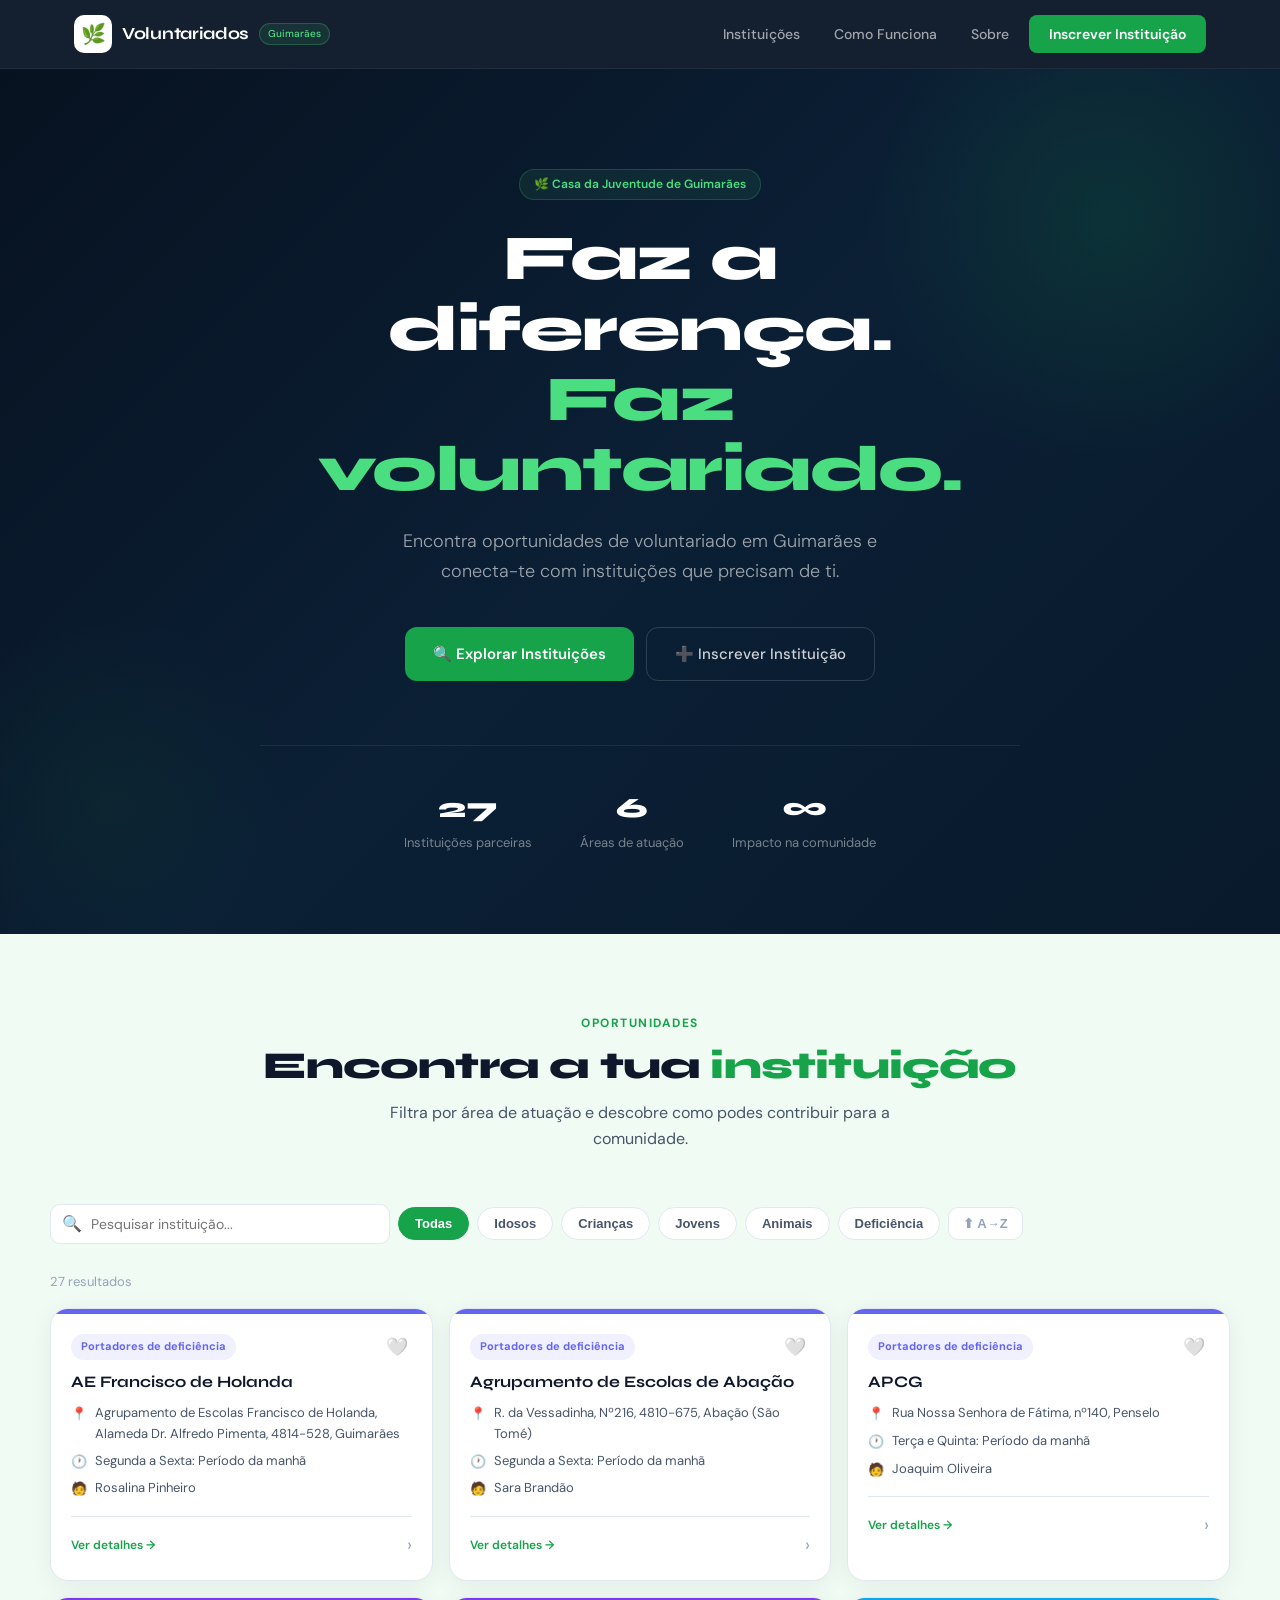
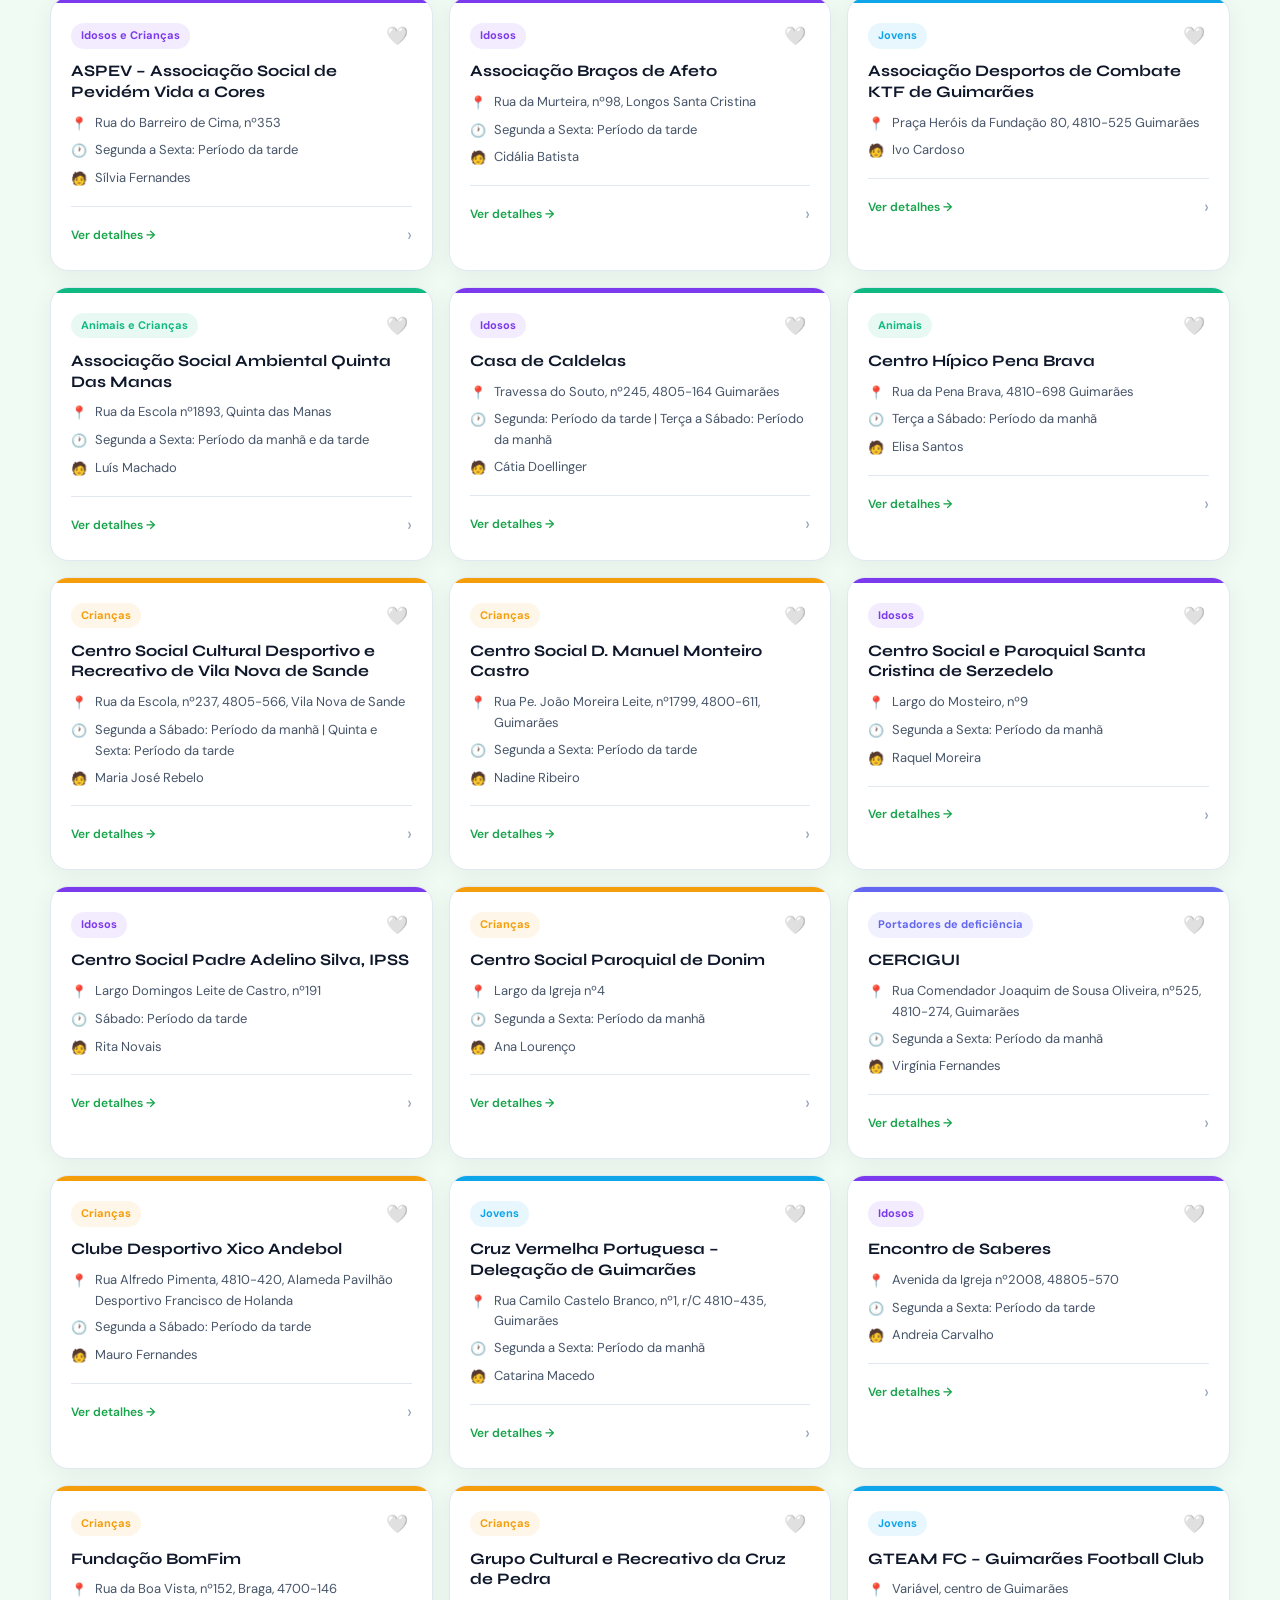
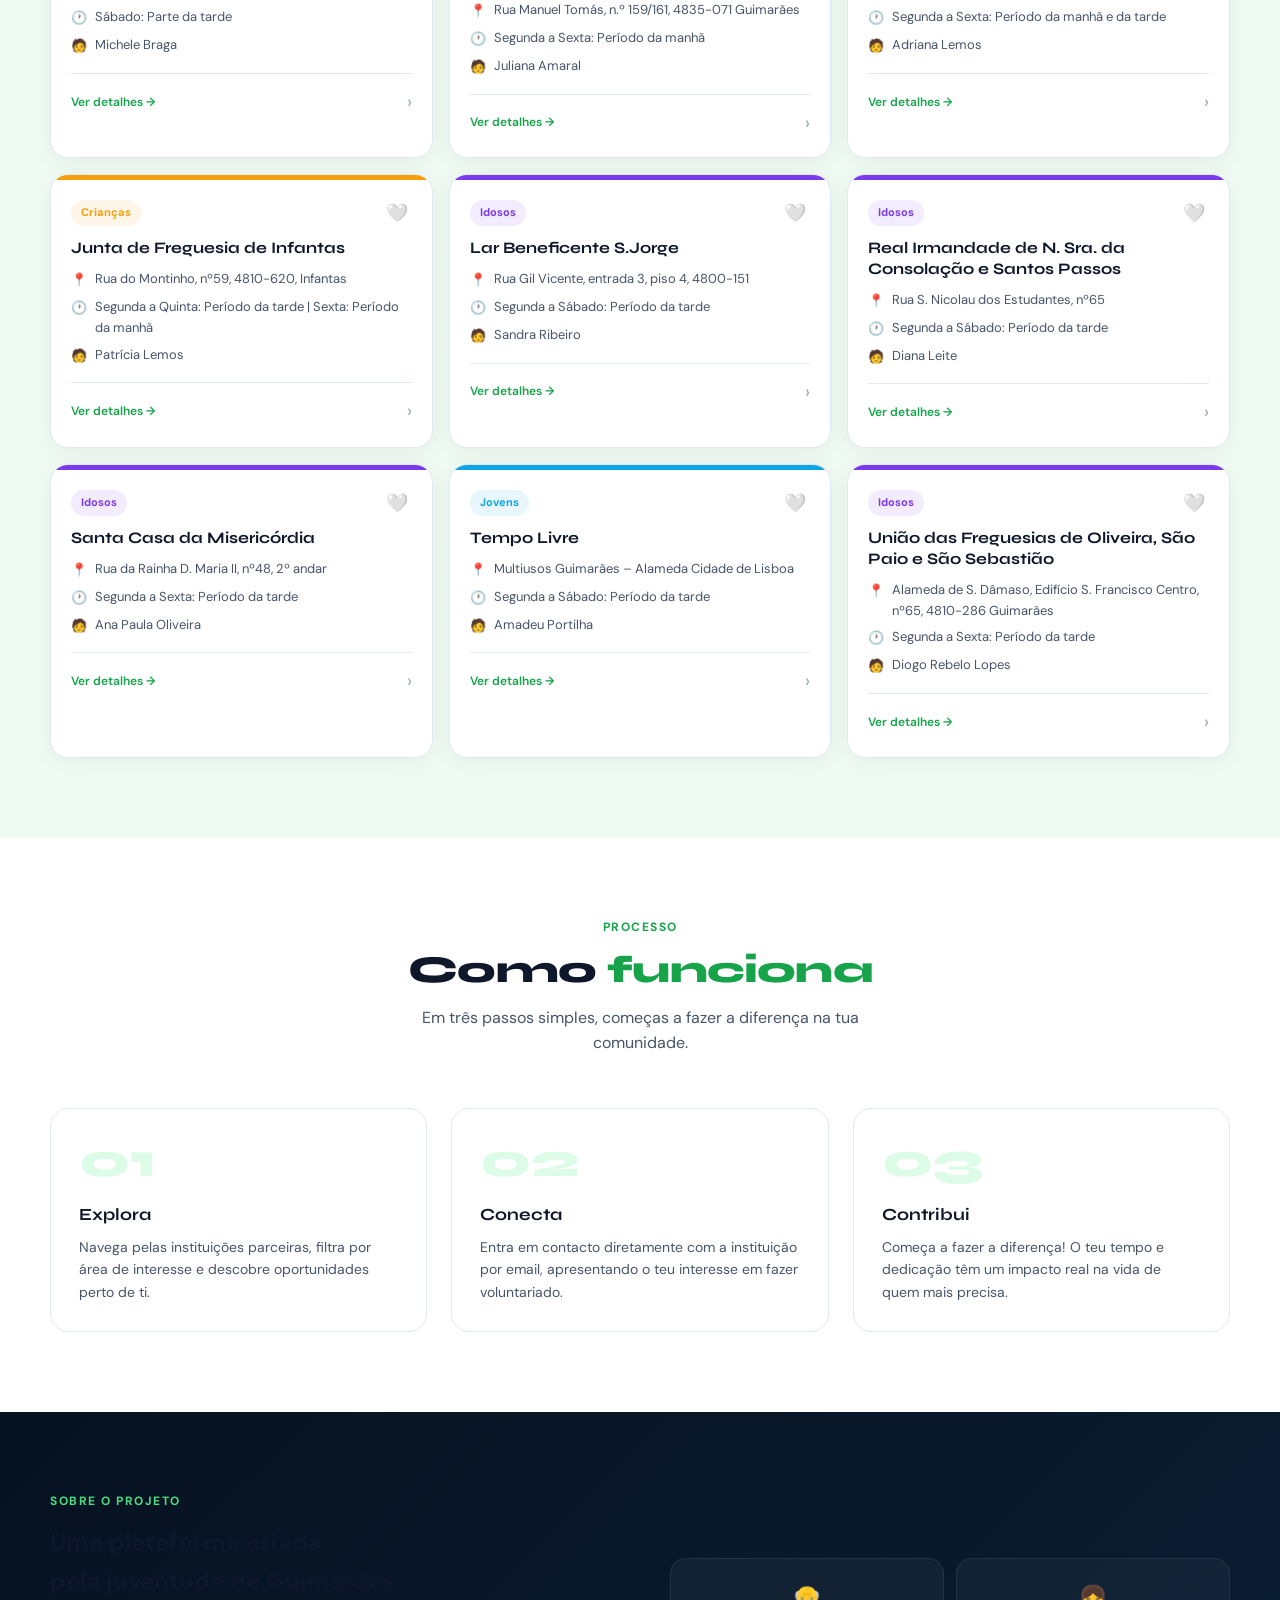
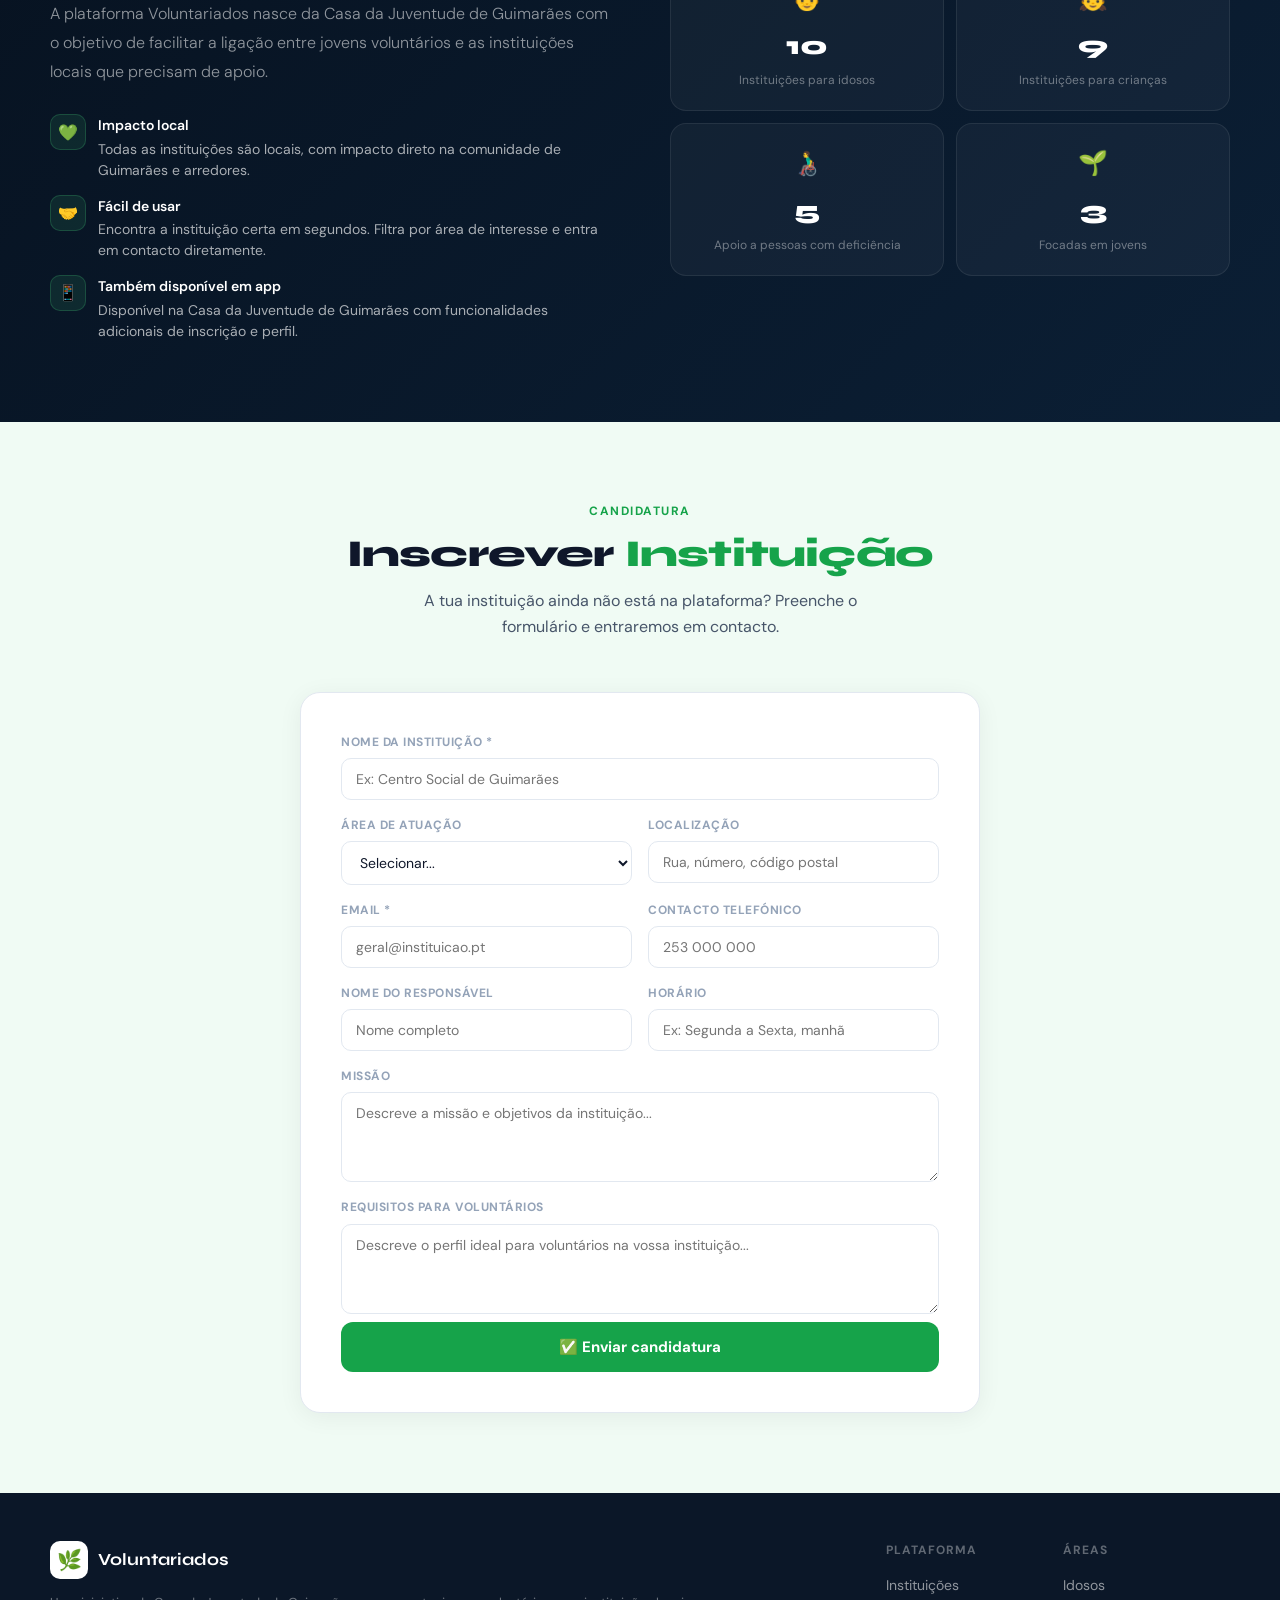
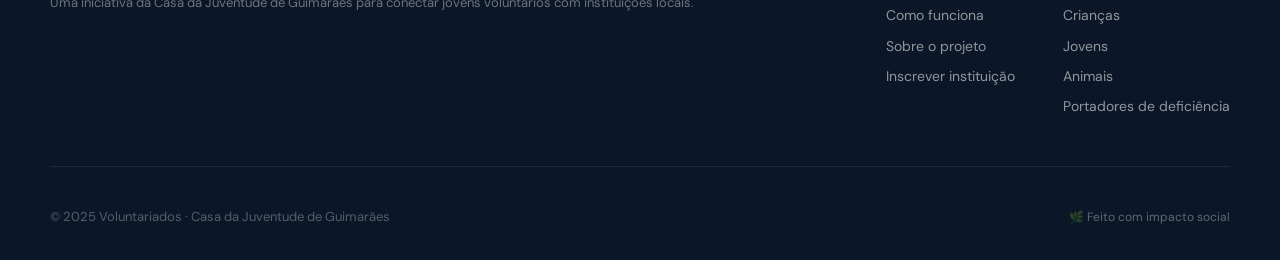
==== index.html @ 4cde8e9a "Add files via upload" ====
<!DOCTYPE html>
<html lang="pt">
<head>
<meta charset="UTF-8">
<meta name="viewport" content="width=device-width, initial-scale=1.0">
<title>Voluntariados · Casa da Juventude de Guimarães</title>
<link rel="preconnect" href="https://fonts.googleapis.com">
<link href="https://fonts.googleapis.com/css2?family=Syne:wght@400;600;700;800&family=DM+Sans:ital,opsz,wght@0,9..40,300;0,9..40,400;0,9..40,500;1,9..40,300&display=swap" rel="stylesheet">
<style>
*,*::before,*::after{box-sizing:border-box;margin:0;padding:0}
:root{
  --bg:#F0FBF4;
  --bgCard:#ffffff;
  --dark:#0B1728;
  --dark2:#0E1F38;
  --green:#16A34A;
  --greenLight:#4ADE80;
  --greenSoft:#DCFCE7;
  --greenDark:#14532D;
  --greenMid:#166534;
  --text:#0F172A;
  --textSec:#475569;
  --textMuted:#94A3B8;
  --border:#E2E8F0;
  --red:#DC2626;
  --radius:14px;
  --radiusSm:8px;
  --shadow:0 4px 24px rgba(0,0,0,0.06);
}
html{scroll-behavior:smooth}
body{font-family:'DM Sans',sans-serif;background:var(--bg);color:var(--text);line-height:1.6;overflow-x:hidden}

/* NAV */
nav{position:sticky;top:0;z-index:100;background:rgba(11,23,40,0.96);backdrop-filter:blur(16px);border-bottom:1px solid rgba(255,255,255,0.06)}
.nav-inner{max-width:1180px;margin:0 auto;padding:0 24px;height:68px;display:flex;align-items:center;justify-content:space-between}
.nav-logo{display:flex;align-items:center;gap:10px;text-decoration:none}
.nav-logo-icon{width:38px;height:38px;background:#fff;border-radius:10px;display:flex;align-items:center;justify-content:center;font-size:20px}
.nav-logo-text{font-family:'Syne',sans-serif;font-size:17px;font-weight:700;color:#fff;letter-spacing:-0.3px}
.nav-logo-badge{font-size:10px;font-weight:500;color:var(--greenLight);background:rgba(74,222,128,0.1);border:1px solid rgba(74,222,128,0.25);padding:2px 8px;border-radius:20px}
.nav-links{display:flex;align-items:center;gap:6px}
.nav-link{font-size:14px;font-weight:500;color:rgba(255,255,255,0.6);text-decoration:none;padding:7px 14px;border-radius:8px;transition:all 0.2s}
.nav-link:hover{color:#fff;background:rgba(255,255,255,0.06)}
.nav-cta{background:var(--green);color:#fff!important;padding:8px 20px!important;font-weight:600!important;transition:background 0.2s!important}
.nav-cta:hover{background:var(--greenMid)!important}
.nav-mobile{display:none}

/* HERO */
.hero{background:linear-gradient(135deg,#071220 0%,#0B1F35 50%,#081A2B 100%);padding:100px 24px 80px;text-align:center;position:relative;overflow:hidden}
.hero::before{content:'';position:absolute;top:-100px;right:-80px;width:500px;height:500px;background:radial-gradient(circle,rgba(22,163,74,0.15),transparent 70%);pointer-events:none}
.hero::after{content:'';position:absolute;bottom:-60px;left:-80px;width:380px;height:380px;background:radial-gradient(circle,rgba(22,101,52,0.12),transparent 70%);pointer-events:none}
.hero-inner{max-width:760px;margin:0 auto;position:relative}
.hero-badge{display:inline-flex;align-items:center;gap:6px;background:rgba(74,222,128,0.08);border:1px solid rgba(74,222,128,0.2);color:var(--greenLight);font-size:12px;font-weight:600;padding:5px 14px;border-radius:20px;margin-bottom:24px}
.hero h1{font-family:'Syne',sans-serif;font-size:clamp(38px,6vw,64px);font-weight:800;color:#fff;letter-spacing:-1.5px;line-height:1.1;margin-bottom:20px}
.hero h1 span{color:var(--greenLight)}
.hero-desc{font-size:18px;color:rgba(255,255,255,0.6);max-width:520px;margin:0 auto 40px;line-height:1.7;font-weight:300}
.hero-btns{display:flex;gap:12px;justify-content:center;flex-wrap:wrap}
.btn-primary{display:inline-flex;align-items:center;gap:8px;background:var(--green);color:#fff;padding:14px 28px;border-radius:12px;font-size:15px;font-weight:600;text-decoration:none;transition:all 0.2s;border:none;cursor:pointer}
.btn-primary:hover{background:var(--greenMid);transform:translateY(-1px)}
.btn-outline{display:inline-flex;align-items:center;gap:8px;background:transparent;color:rgba(255,255,255,0.8);padding:14px 28px;border-radius:12px;font-size:15px;font-weight:500;text-decoration:none;border:1px solid rgba(255,255,255,0.15);transition:all 0.2s}
.btn-outline:hover{background:rgba(255,255,255,0.06);border-color:rgba(255,255,255,0.3)}
.hero-stats{display:flex;gap:48px;justify-content:center;margin-top:64px;padding-top:40px;border-top:1px solid rgba(255,255,255,0.07)}
.hero-stat{text-align:center}
.hero-stat-num{font-family:'Syne',sans-serif;font-size:28px;font-weight:800;color:#fff}
.hero-stat-label{font-size:13px;color:rgba(255,255,255,0.45);margin-top:2px}

/* SECTION */
section{padding:80px 24px}
.section-inner{max-width:1180px;margin:0 auto}
.section-header{text-align:center;margin-bottom:52px}
.section-label{font-size:12px;font-weight:700;letter-spacing:1.5px;text-transform:uppercase;color:var(--green);margin-bottom:10px}
.section-title{font-family:'Syne',sans-serif;font-size:clamp(26px,4vw,38px);font-weight:800;color:var(--text);letter-spacing:-0.8px;line-height:1.2}
.section-title span{color:var(--green)}
.section-desc{font-size:16px;color:var(--textSec);margin-top:12px;max-width:500px;margin-left:auto;margin-right:auto}

/* FILTERS */
.filters-bar{display:flex;gap:8px;flex-wrap:wrap;margin-bottom:28px;align-items:center}
.search-wrap{flex:1;min-width:200px;max-width:340px;position:relative}
.search-input{width:100%;padding:10px 14px 10px 40px;border:1px solid var(--border);border-radius:10px;font-size:14px;font-family:'DM Sans',sans-serif;background:#fff;color:var(--text);outline:none;transition:border-color 0.2s}
.search-input:focus{border-color:var(--green)}
.search-icon{position:absolute;left:12px;top:50%;transform:translateY(-50%);color:var(--textMuted);font-size:16px;pointer-events:none}
.filter-chip{padding:8px 16px;border-radius:20px;font-size:13px;font-weight:600;border:1px solid var(--border);background:#fff;color:var(--textSec);cursor:pointer;transition:all 0.2s;white-space:nowrap}
.filter-chip:hover{border-color:var(--green);color:var(--green)}
.filter-chip.active{background:var(--green);color:#fff;border-color:var(--green)}
.filter-chip[data-foco="Idosos"].active{background:#7C3AED;border-color:#7C3AED}
.filter-chip[data-foco="Crianças"].active{background:#F59E0B;border-color:#F59E0B}
.filter-chip[data-foco="Jovens"].active{background:#0EA5E9;border-color:#0EA5E9}
.filter-chip[data-foco="Animais"].active{background:#10B981;border-color:#10B981}
.filter-chip[data-foco="Portadores de deficiência"].active{background:#6366F1;border-color:#6366F1}
.filter-chip[data-foco="Ação Social"].active{background:#EF4444;border-color:#EF4444}
.sort-btn{padding:8px 14px;border-radius:10px;font-size:13px;font-weight:600;border:1px solid var(--border);background:#fff;color:var(--textMuted);cursor:pointer;transition:all 0.2s;display:flex;align-items:center;gap:6px}
.sort-btn:hover{border-color:var(--green);color:var(--green)}
.results-count{font-size:13px;color:var(--textMuted);margin-bottom:16px}

/* CARDS GRID */
.cards-grid{display:grid;grid-template-columns:repeat(auto-fill,minmax(340px,1fr));gap:16px}
.entity-card{background:#fff;border:1px solid var(--border);border-radius:18px;overflow:hidden;transition:all 0.25s;cursor:pointer;box-shadow:var(--shadow);position:relative}
.entity-card:hover{transform:translateY(-3px);box-shadow:0 12px 40px rgba(0,0,0,0.1);border-color:rgba(22,163,74,0.3)}
.card-accent{height:5px;width:100%}
.card-body{padding:20px}
.card-top{display:flex;align-items:flex-start;justify-content:space-between;margin-bottom:12px}
.card-foco-badge{display:inline-flex;align-items:center;gap:5px;padding:4px 10px;border-radius:20px;font-size:11px;font-weight:700}
.card-fav{background:none;border:none;cursor:pointer;color:var(--textMuted);font-size:18px;padding:4px;transition:all 0.2s;line-height:1}
.card-fav.active{color:var(--red)}
.card-fav:hover{transform:scale(1.15)}
.card-name{font-family:'Syne',sans-serif;font-size:16px;font-weight:700;color:var(--text);line-height:1.3;margin-bottom:10px}
.card-info{display:flex;flex-direction:column;gap:6px}
.card-info-row{display:flex;align-items:flex-start;gap:8px;font-size:13px;color:var(--textSec)}
.card-info-icon{flex-shrink:0;margin-top:1px;font-size:13px}
.card-footer{display:flex;align-items:center;justify-content:space-between;margin-top:16px;padding-top:14px;border-top:1px solid var(--border)}
.card-arrow{color:var(--textMuted);font-size:18px;transition:transform 0.2s}
.entity-card:hover .card-arrow{transform:translateX(4px);color:var(--green)}
.card-btn{font-size:12px;font-weight:600;color:var(--green);display:flex;align-items:center;gap:4px}

/* NO RESULTS */
.no-results{text-align:center;padding:60px 24px;color:var(--textSec)}
.no-results-emoji{font-size:40px;margin-bottom:12px}

/* MODAL */
.modal-overlay{position:fixed;inset:0;background:rgba(0,0,0,0.5);z-index:200;display:flex;align-items:center;justify-content:center;padding:20px;opacity:0;pointer-events:none;transition:opacity 0.25s}
.modal-overlay.open{opacity:1;pointer-events:all}
.modal{background:#fff;border-radius:24px;width:100%;max-width:600px;max-height:90vh;overflow-y:auto;transform:translateY(20px);transition:transform 0.25s;box-shadow:0 24px 80px rgba(0,0,0,0.2)}
.modal-overlay.open .modal{transform:translateY(0)}
.modal-header{padding:28px 28px 0;position:sticky;top:0;background:#fff;z-index:1}
.modal-close{position:absolute;top:20px;right:20px;background:var(--bg);border:1px solid var(--border);border-radius:8px;width:32px;height:32px;display:flex;align-items:center;justify-content:center;cursor:pointer;font-size:16px;color:var(--textMuted);transition:all 0.2s}
.modal-close:hover{background:var(--border)}
.modal-foco{display:inline-flex;align-items:center;padding:4px 10px;border-radius:20px;font-size:11px;font-weight:700;margin-bottom:10px}
.modal-title{font-family:'Syne',sans-serif;font-size:22px;font-weight:800;color:var(--text);line-height:1.2;padding-bottom:20px;border-bottom:1px solid var(--border)}
.modal-body{padding:0 28px 28px}
.modal-detail{display:flex;align-items:flex-start;gap:14px;padding:16px 0;border-bottom:1px solid var(--border)}
.modal-detail:last-of-type{border-bottom:none}
.modal-detail-icon-wrap{width:38px;height:38px;background:var(--bg);border:1px solid var(--border);border-radius:10px;display:flex;align-items:center;justify-content:center;font-size:16px;flex-shrink:0}
.modal-detail-label{font-size:10px;font-weight:700;letter-spacing:0.8px;text-transform:uppercase;color:var(--textMuted);margin-bottom:4px}
.modal-detail-value{font-size:14px;color:var(--text);line-height:1.6;white-space:pre-line}
.modal-detail-value.empty{color:var(--textMuted)}
.modal-actions{display:flex;gap:10px;margin-top:24px}
.modal-enroll-btn{flex:1;padding:14px;background:var(--green);color:#fff;border:none;border-radius:12px;font-size:15px;font-weight:600;cursor:pointer;font-family:'DM Sans',sans-serif;transition:background 0.2s;display:flex;align-items:center;justify-content:center;gap:8px}
.modal-enroll-btn:hover{background:var(--greenMid)}
.modal-enroll-btn.enrolled{background:var(--greenSoft);color:var(--greenDark);cursor:default}
.modal-email-btn{padding:14px 20px;background:transparent;border:1px solid var(--border);border-radius:12px;font-size:14px;font-weight:600;cursor:pointer;color:var(--textSec);font-family:'DM Sans',sans-serif;transition:all 0.2s;display:flex;align-items:center;gap:6px}
.modal-email-btn:hover{border-color:var(--green);color:var(--green)}

/* ABOUT SECTION */
.about-bg{background:linear-gradient(135deg,#071220,#0B1F35)}
.about-grid{display:grid;grid-template-columns:1fr 1fr;gap:60px;align-items:center}
.about-label{font-size:12px;font-weight:700;letter-spacing:1.5px;text-transform:uppercase;color:var(--greenLight);margin-bottom:12px}
.about h2{font-family:'Syne',sans-serif;font-size:clamp(26px,4vw,38px);font-weight:800;color:#fff;letter-spacing:-0.8px;line-height:1.2;margin-bottom:18px}
.about-desc{font-size:16px;color:rgba(255,255,255,0.55);line-height:1.8;font-weight:300;margin-bottom:28px}
.about-features{display:flex;flex-direction:column;gap:14px}
.about-feat{display:flex;align-items:flex-start;gap:12px}
.about-feat-icon{width:36px;height:36px;background:rgba(74,222,128,0.1);border:1px solid rgba(74,222,128,0.2);border-radius:10px;display:flex;align-items:center;justify-content:center;font-size:16px;flex-shrink:0}
.about-feat-text{font-size:14px;color:rgba(255,255,255,0.65);line-height:1.5}
.about-feat-title{font-weight:600;color:#fff;font-size:14px;margin-bottom:2px}
.about-visual{display:grid;grid-template-columns:1fr 1fr;gap:12px}
.about-stat-card{background:rgba(255,255,255,0.04);border:1px solid rgba(255,255,255,0.08);border-radius:16px;padding:20px;text-align:center}
.about-stat-emoji{font-size:24px;margin-bottom:8px}
.about-stat-num{font-family:'Syne',sans-serif;font-size:26px;font-weight:800;color:#fff;margin-bottom:4px}
.about-stat-desc{font-size:12px;color:rgba(255,255,255,0.4)}

/* HOW IT WORKS */
.how-grid{display:grid;grid-template-columns:repeat(3,1fr);gap:24px}
.how-card{background:#fff;border:1px solid var(--border);border-radius:18px;padding:28px;position:relative}
.how-num{font-family:'Syne',sans-serif;font-size:48px;font-weight:800;color:var(--greenSoft);line-height:1;margin-bottom:16px}
.how-title{font-family:'Syne',sans-serif;font-size:17px;font-weight:700;color:var(--text);margin-bottom:8px}
.how-desc{font-size:14px;color:var(--textSec);line-height:1.6}

/* INSCRICAO SECTION */
.inscricao-card{background:#fff;border:1px solid var(--border);border-radius:20px;padding:40px;max-width:680px;margin:0 auto;box-shadow:var(--shadow)}
.form-grid{display:grid;grid-template-columns:1fr 1fr;gap:16px}
.form-field{display:flex;flex-direction:column;gap:6px}
.form-field.full{grid-column:1/-1}
label{font-size:12px;font-weight:700;letter-spacing:0.5px;color:var(--textMuted)}
input,textarea,select{padding:11px 14px;border:1px solid var(--border);border-radius:10px;font-size:14px;font-family:'DM Sans',sans-serif;color:var(--text);background:#fff;outline:none;transition:border-color 0.2s;width:100%}
input:focus,textarea:focus,select:focus{border-color:var(--green)}
textarea{resize:vertical;min-height:90px}
.submit-btn{width:100%;padding:15px;background:var(--green);color:#fff;border:none;border-radius:12px;font-size:15px;font-weight:700;cursor:pointer;font-family:'DM Sans',sans-serif;transition:background 0.2s;margin-top:8px;display:flex;align-items:center;justify-content:center;gap:8px}
.submit-btn:hover{background:var(--greenMid)}
.success-msg{text-align:center;padding:40px 0}
.success-emoji{font-size:52px;margin-bottom:16px}
.success-title{font-family:'Syne',sans-serif;font-size:22px;font-weight:800;color:var(--text);margin-bottom:8px}
.success-desc{font-size:15px;color:var(--textSec);line-height:1.6}

/* FOCOS COLOR LEGEND */
.focos-legend{display:flex;flex-wrap:wrap;gap:10px;margin-bottom:20px}
.foco-dot{width:10px;height:10px;border-radius:50%;display:inline-block;flex-shrink:0}

/* FOOTER */
footer{background:var(--dark);padding:48px 24px 32px;margin-top:0}
.footer-inner{max-width:1180px;margin:0 auto}
.footer-top{display:flex;gap:48px;flex-wrap:wrap;margin-bottom:40px;padding-bottom:40px;border-bottom:1px solid rgba(255,255,255,0.07)}
.footer-brand{flex:1;min-width:200px}
.footer-brand-logo{display:flex;align-items:center;gap:10px;margin-bottom:14px}
.footer-brand-icon{width:38px;height:38px;background:#fff;border-radius:10px;display:flex;align-items:center;justify-content:center;font-size:20px}
.footer-brand-name{font-family:'Syne',sans-serif;font-size:17px;font-weight:700;color:#fff}
.footer-brand-desc{font-size:13px;color:rgba(255,255,255,0.4);line-height:1.6}
.footer-links-col h4{font-size:12px;font-weight:700;letter-spacing:1px;text-transform:uppercase;color:rgba(255,255,255,0.35);margin-bottom:14px}
.footer-links-col a{display:block;font-size:14px;color:rgba(255,255,255,0.55);text-decoration:none;margin-bottom:8px;transition:color 0.2s}
.footer-links-col a:hover{color:var(--greenLight)}
.footer-bottom{display:flex;align-items:center;justify-content:space-between;flex-wrap:wrap;gap:12px}
.footer-copyright{font-size:13px;color:rgba(255,255,255,0.3)}
.footer-badge{display:inline-flex;align-items:center;gap:6px;font-size:12px;color:rgba(255,255,255,0.35)}

/* RESPONSIVE */
@media(max-width:900px){
  .about-grid{grid-template-columns:1fr}
  .how-grid{grid-template-columns:1fr 1fr}
  .about-visual{grid-template-columns:repeat(4,1fr)}
  .nav-links{display:none}
  .nav-mobile{display:block}
}
@media(max-width:640px){
  .hero-stats{gap:24px}
  .how-grid{grid-template-columns:1fr}
  .cards-grid{grid-template-columns:1fr}
  .form-grid{grid-template-columns:1fr}
  .about-visual{grid-template-columns:1fr 1fr}
  .footer-top{flex-direction:column;gap:28px}
  .modal-actions{flex-direction:column}
  .modal{border-radius:16px}
}

/* ANIMATIONS */
@keyframes fadeUp{from{opacity:0;transform:translateY(20px)}to{opacity:1;transform:translateY(0)}}
.animate{animation:fadeUp 0.5s ease both}

/* FOCO COLORS */
.foco-Idosos{background:rgba(124,58,237,0.1);color:#7C3AED}
.foco-Crianças{background:rgba(245,158,11,0.1);color:#D97706}
.foco-Jovens{background:rgba(14,165,233,0.1);color:#0284C7}
.foco-Animais{background:rgba(16,185,129,0.1);color:#059669}
.foco-Ação-Social{background:rgba(239,68,68,0.1);color:#DC2626}
.foco-Portadores{background:rgba(99,102,241,0.1);color:#4F46E5}
</style>
</head>
<body>

<!-- NAV -->
<nav>
  <div class="nav-inner">
    <a href="#" class="nav-logo">
      <div class="nav-logo-icon">🌿</div>
      <span class="nav-logo-text">Voluntariados</span>
      <span class="nav-logo-badge">Guimarães</span>
    </a>
    <div class="nav-links">
      <a href="#instituicoes" class="nav-link">Instituições</a>
      <a href="#como-funciona" class="nav-link">Como Funciona</a>
      <a href="#sobre" class="nav-link">Sobre</a>
      <a href="#inscrever" class="nav-link nav-cta">Inscrever Instituição</a>
    </div>
    <div class="nav-mobile">
      <a href="#inscrever" class="btn-primary" style="padding:8px 16px;font-size:13px">Inscrever</a>
    </div>
  </div>
</nav>

<!-- HERO -->
<section class="hero">
  <div class="hero-inner">
    <div class="hero-badge">🌿 Casa da Juventude de Guimarães</div>
    <h1>Faz a diferença.<br><span>Faz voluntariado.</span></h1>
    <p class="hero-desc">Encontra oportunidades de voluntariado em Guimarães e conecta-te com instituições que precisam de ti.</p>
    <div class="hero-btns">
      <a href="#instituicoes" class="btn-primary">🔍 Explorar Instituições</a>
      <a href="#inscrever" class="btn-outline">➕ Inscrever Instituição</a>
    </div>
    <div class="hero-stats">
      <div class="hero-stat">
        <div class="hero-stat-num" id="stat-total">27</div>
        <div class="hero-stat-label">Instituições parceiras</div>
      </div>
      <div class="hero-stat">
        <div class="hero-stat-num">6</div>
        <div class="hero-stat-label">Áreas de atuação</div>
      </div>
      <div class="hero-stat">
        <div class="hero-stat-num">∞</div>
        <div class="hero-stat-label">Impacto na comunidade</div>
      </div>
    </div>
  </div>
</section>

<!-- INSTITUIÇÕES -->
<section id="instituicoes">
  <div class="section-inner">
    <div class="section-header">
      <div class="section-label">Oportunidades</div>
      <h2 class="section-title">Encontra a tua <span>instituição</span></h2>
      <p class="section-desc">Filtra por área de atuação e descobre como podes contribuir para a comunidade.</p>
    </div>

    <div class="filters-bar">
      <div class="search-wrap">
        <span class="search-icon">🔍</span>
        <input class="search-input" type="text" id="searchInput" placeholder="Pesquisar instituição...">
      </div>
      <button class="filter-chip active" data-foco="">Todas</button>
      <button class="filter-chip" data-foco="Idosos">Idosos</button>
      <button class="filter-chip" data-foco="Crianças">Crianças</button>
      <button class="filter-chip" data-foco="Jovens">Jovens</button>
      <button class="filter-chip" data-foco="Animais">Animais</button>
      <button class="filter-chip" data-foco="Portadores de deficiência">Deficiência</button>
      <button class="sort-btn" id="sortBtn">⬆ A→Z</button>
    </div>

    <div class="results-count" id="resultsCount"></div>
    <div class="cards-grid" id="cardsGrid"></div>
  </div>
</section>

<!-- COMO FUNCIONA -->
<section id="como-funciona" style="background:#fff">
  <div class="section-inner">
    <div class="section-header">
      <div class="section-label">Processo</div>
      <h2 class="section-title">Como <span>funciona</span></h2>
      <p class="section-desc">Em três passos simples, começas a fazer a diferença na tua comunidade.</p>
    </div>
    <div class="how-grid">
      <div class="how-card">
        <div class="how-num">01</div>
        <div class="how-title">Explora</div>
        <p class="how-desc">Navega pelas instituições parceiras, filtra por área de interesse e descobre oportunidades perto de ti.</p>
      </div>
      <div class="how-card">
        <div class="how-num">02</div>
        <div class="how-title">Conecta</div>
        <p class="how-desc">Entra em contacto diretamente com a instituição por email, apresentando o teu interesse em fazer voluntariado.</p>
      </div>
      <div class="how-card">
        <div class="how-num">03</div>
        <div class="how-title">Contribui</div>
        <p class="how-desc">Começa a fazer a diferença! O teu tempo e dedicação têm um impacto real na vida de quem mais precisa.</p>
      </div>
    </div>
  </div>
</section>

<!-- SOBRE -->
<section id="sobre" class="about-bg">
  <div class="section-inner">
    <div class="about-grid">
      <div>
        <div class="about-label">Sobre o Projeto</div>
        <h2>Uma plataforma criada <br>pela juventude de Guimarães</h2>
        <p class="about-desc">A plataforma Voluntariados nasce da Casa da Juventude de Guimarães com o objetivo de facilitar a ligação entre jovens voluntários e as instituições locais que precisam de apoio.</p>
        <div class="about-features">
          <div class="about-feat">
            <div class="about-feat-icon">💚</div>
            <div>
              <div class="about-feat-title">Impacto local</div>
              <div class="about-feat-text">Todas as instituições são locais, com impacto direto na comunidade de Guimarães e arredores.</div>
            </div>
          </div>
          <div class="about-feat">
            <div class="about-feat-icon">🤝</div>
            <div>
              <div class="about-feat-title">Fácil de usar</div>
              <div class="about-feat-text">Encontra a instituição certa em segundos. Filtra por área de interesse e entra em contacto diretamente.</div>
            </div>
          </div>
          <div class="about-feat">
            <div class="about-feat-icon">📱</div>
            <div>
              <div class="about-feat-title">Também disponível em app</div>
              <div class="about-feat-text">Disponível na Casa da Juventude de Guimarães com funcionalidades adicionais de inscrição e perfil.</div>
            </div>
          </div>
        </div>
      </div>
      <div class="about-visual">
        <div class="about-stat-card"><div class="about-stat-emoji">👴</div><div class="about-stat-num">10</div><div class="about-stat-desc">Instituições para idosos</div></div>
        <div class="about-stat-card"><div class="about-stat-emoji">👧</div><div class="about-stat-num">9</div><div class="about-stat-desc">Instituições para crianças</div></div>
        <div class="about-stat-card"><div class="about-stat-emoji">👨‍🦽</div><div class="about-stat-num">5</div><div class="about-stat-desc">Apoio a pessoas com deficiência</div></div>
        <div class="about-stat-card"><div class="about-stat-emoji">🌱</div><div class="about-stat-num">3</div><div class="about-stat-desc">Focadas em jovens</div></div>
      </div>
    </div>
  </div>
</section>

<!-- INSCREVER INSTITUIÇÃO -->
<section id="inscrever">
  <div class="section-inner">
    <div class="section-header">
      <div class="section-label">Candidatura</div>
      <h2 class="section-title">Inscrever <span>Instituição</span></h2>
      <p class="section-desc">A tua instituição ainda não está na plataforma? Preenche o formulário e entraremos em contacto.</p>
    </div>
    <div class="inscricao-card">
      <div id="formWrap">
        <form id="inscricaoForm" onsubmit="return false">
          <div class="form-grid">
            <div class="form-field full">
              <label>NOME DA INSTITUIÇÃO *</label>
              <input type="text" id="f_nome" placeholder="Ex: Centro Social de Guimarães" required>
            </div>
            <div class="form-field">
              <label>ÁREA DE ATUAÇÃO</label>
              <select id="f_foco">
                <option value="">Selecionar...</option>
                <option>Idosos</option>
                <option>Crianças</option>
                <option>Jovens</option>
                <option>Animais</option>
                <option>Portadores de deficiência</option>
                <option>Ação Social</option>
              </select>
            </div>
            <div class="form-field">
              <label>LOCALIZAÇÃO</label>
              <input type="text" id="f_local" placeholder="Rua, número, código postal">
            </div>
            <div class="form-field">
              <label>EMAIL *</label>
              <input type="email" id="f_email" placeholder="geral@instituicao.pt" required>
            </div>
            <div class="form-field">
              <label>CONTACTO TELEFÓNICO</label>
              <input type="tel" id="f_tel" placeholder="253 000 000">
            </div>
            <div class="form-field">
              <label>NOME DO RESPONSÁVEL</label>
              <input type="text" id="f_resp" placeholder="Nome completo">
            </div>
            <div class="form-field">
              <label>HORÁRIO</label>
              <input type="text" id="f_horario" placeholder="Ex: Segunda a Sexta, manhã">
            </div>
            <div class="form-field full">
              <label>MISSÃO</label>
              <textarea id="f_missao" placeholder="Descreve a missão e objetivos da instituição..."></textarea>
            </div>
            <div class="form-field full">
              <label>REQUISITOS PARA VOLUNTÁRIOS</label>
              <textarea id="f_req" placeholder="Descreve o perfil ideal para voluntários na vossa instituição..."></textarea>
            </div>
          </div>
          <button type="button" class="submit-btn" onclick="submitForm()">
            ✅ Enviar candidatura
          </button>
        </form>
      </div>
      <div id="successMsg" class="success-msg" style="display:none">
        <div class="success-emoji">✅</div>
        <div class="success-title">Candidatura enviada!</div>
        <p class="success-desc">A tua candidatura foi recebida com sucesso e será analisada em breve pela equipa da Casa da Juventude de Guimarães.</p>
      </div>
    </div>
  </div>
</section>

<!-- FOOTER -->
<footer>
  <div class="footer-inner">
    <div class="footer-top">
      <div class="footer-brand">
        <div class="footer-brand-logo">
          <div class="footer-brand-icon">🌿</div>
          <span class="footer-brand-name">Voluntariados</span>
        </div>
        <p class="footer-brand-desc">Uma iniciativa da Casa da Juventude de Guimarães para conectar jovens voluntários com instituições locais.</p>
      </div>
      <div class="footer-links-col">
        <h4>Plataforma</h4>
        <a href="#instituicoes">Instituições</a>
        <a href="#como-funciona">Como funciona</a>
        <a href="#sobre">Sobre o projeto</a>
        <a href="#inscrever">Inscrever instituição</a>
      </div>
      <div class="footer-links-col">
        <h4>Áreas</h4>
        <a href="#" onclick="setFilter('Idosos')">Idosos</a>
        <a href="#" onclick="setFilter('Crianças')">Crianças</a>
        <a href="#" onclick="setFilter('Jovens')">Jovens</a>
        <a href="#" onclick="setFilter('Animais')">Animais</a>
        <a href="#" onclick="setFilter('Portadores de deficiência')">Portadores de deficiência</a>
      </div>
    </div>
    <div class="footer-bottom">
      <span class="footer-copyright">© 2025 Voluntariados · Casa da Juventude de Guimarães</span>
      <span class="footer-badge">🌿 Feito com impacto social</span>
    </div>
  </div>
</footer>

<!-- MODAL -->
<div class="modal-overlay" id="modalOverlay" onclick="closeModalOnBg(event)">
  <div class="modal" id="modal">
    <div class="modal-header" id="modalHeader">
      <button class="modal-close" onclick="closeModal()">✕</button>
      <div class="modal-foco" id="modalFoco"></div>
      <div class="modal-title" id="modalTitle"></div>
    </div>
    <div class="modal-body" id="modalBody"></div>
  </div>
</div>

<script>
const entidades = [
  {nome:'Lar Beneficente S.Jorge',foco:'Idosos',localizacao:'Rua Gil Vicente, entrada 3, piso 4, 4800-151',horario:'Segunda a Sábado: Período da tarde',responsavel:'Sandra Ribeiro',email:'geral@larsaojorge.pt',contacto:'915 239 727',missao:'Oferecer uma solução residencial, prestando um serviço de qualidade adequado a cada cliente de forma controlada, normalizada, rigorosa e solidária. Promover o bem-estar biopsicossocial, valorizando o clima de afeto, cuidar de cada cliente com respeito e dignidade.',requisitos:'Jovens dinâmicos, com capacidade de perceção das dificuldades e necessidades do nosso público. Respeitadores, assíduos e responsáveis.'},
  {nome:'Centro Social Paroquial de Donim',foco:'Crianças',localizacao:'Largo da Igreja nº4',horario:'Segunda a Sexta: Período da manhã',responsavel:'Ana Lourenço',email:'centrodonim@gmail.com',contacto:'927739235',missao:'IPSS - Instituição Particular de Solidariedade Social, desenvolvimento de trabalho com crianças de creche e CATL.',requisitos:'Responsabilidade, respeito, assiduidade e gosto no trabalho com crianças.'},
  {nome:'Grupo Cultural e Recreativo da Cruz de Pedra',foco:'Crianças',localizacao:'Rua Manuel Tomás, n.º 159/161, 4835-071 Guimarães',horario:'Segunda a Sexta: Período da manhã',responsavel:'Juliana Amaral',email:'cruzdepedra1969@gmail.com',contacto:'916274197',missao:'Promover a cultura, o convívio e a participação cívica da comunidade local, preservando tradições e dinamizando iniciativas sociais e recreativas abertas à população.',requisitos:'Disponibilidade pontual para apoio em eventos. Sentido de responsabilidade e espírito de equipa. Não são exigidos requisitos específicos.'},
  {nome:'Centro Hípico Pena Brava',foco:'Animais',localizacao:'Rua da Pena Brava, 4810-698 Guimarães',horario:'Terça a Sábado: Período da manhã',responsavel:'Elisa Santos',email:'geral@chpenabrava.com',contacto:'931634046',missao:'Respeito pelos cavalos.',requisitos:''},
  {nome:'Santa Casa da Misericórdia',foco:'Idosos',localizacao:'Rua da Rainha D. Maria II, nº48, 2º andar',horario:'Segunda a Sexta: Período da tarde',responsavel:'Ana Paula Oliveira',email:'ana.oliveira@scmguimaraes.com',contacto:'912301224',missao:'Satisfazer as carências sociais, adequando ao contexto de lares. A missão será colmatar situações de solidão e proporcionar bem-estar ao idoso.',requisitos:'Ter empatia e saber ouvir.'},
  {nome:'Casa de Caldelas',foco:'Idosos',localizacao:'Travessa do Souto, nº245, 4805-164 Guimarães',horario:'Segunda: Período da tarde | Terça a Sábado: Período da manhã',responsavel:'Cátia Doellinger',email:'geral@casadecaldelas.pt',contacto:'253578244',missao:'',requisitos:''},
  {nome:'ASPEV – Associação Social de Pevidém Vida a Cores',foco:'Idosos e Crianças',localizacao:'Rua do Barreiro de Cima, nº353',horario:'Segunda a Sexta: Período da tarde',responsavel:'Sílvia Fernandes',email:'aspev.vidaacores@gmail.com',contacto:'932040624',missao:'Ser uma instituição próxima e humana, que faz a diferença na vida das pessoas e na comunidade, promovendo o bem-estar, a dignidade e a felicidade de idosos, crianças e famílias.',requisitos:'Jovens com gosto por trabalhar com pessoas, nomeadamente crianças e idosos.'},
  {nome:'Clube Desportivo Xico Andebol',foco:'Crianças',localizacao:'Rua Alfredo Pimenta, 4810-420, Alameda Pavilhão Desportivo Francisco de Holanda',horario:'Segunda a Sábado: Período da tarde',responsavel:'Mauro Fernandes',email:'Geral@cdxico.pt',contacto:'962877387',missao:'Promover e difundir a prática desportiva, cultural e recreativa junto da comunidade onde se insere.',requisitos:''},
  {nome:'Tempo Livre',foco:'Jovens',localizacao:'Multiusos Guimarães – Alameda Cidade de Lisboa',horario:'Segunda a Sábado: Período da tarde',responsavel:'Amadeu Portilha',email:'amadeuportilha@tempolivre.pt',contacto:'962877056',missao:'',requisitos:''},
  {nome:'Encontro de Saberes',foco:'Idosos',localizacao:'Avenida da Igreja nº2008, 48805-570',horario:'Segunda a Sexta: Período da tarde',responsavel:'Andreia Carvalho',email:'centrospencontrodesaberes@gmail.com',contacto:'927427729',missao:'Combater a solidão e manter os idosos ativos.',requisitos:''},
  {nome:'União das Freguesias de Oliveira, São Paio e São Sebastião',foco:'Idosos',localizacao:'Alameda de S. Dâmaso, Edifício S. Francisco Centro, nº65, 4810-286 Guimarães',horario:'Segunda a Sexta: Período da tarde',responsavel:'Diogo Rebelo Lopes',email:'presidente@ufcidadeguimaraes.com',contacto:'928 203 882',missao:'SERVIR.',requisitos:''},
  {nome:'AE Francisco de Holanda',foco:'Portadores de deficiência',localizacao:'Agrupamento de Escolas Francisco de Holanda, Alameda Dr. Alfredo Pimenta, 4814-528, Guimarães',horario:'Segunda a Sexta: Período da manhã',responsavel:'Rosalina Pinheiro',email:'direcao@esfh.pt',contacto:'253540130',missao:'Educação.',requisitos:''},
  {nome:'Centro Social D. Manuel Monteiro Castro',foco:'Crianças',localizacao:'Rua Pe. João Moreira Leite, nº1799, 4800-611, Guimarães',horario:'Segunda a Sexta: Período da tarde',responsavel:'Nadine Ribeiro',email:'c.s.m.m.castro@sapo.pt',contacto:'253471201',missao:'Assegurar serviços de qualidade a nível comunitário.',requisitos:''},
  {nome:'Associação Braços de Afeto',foco:'Idosos',localizacao:'Rua da Murteira, nº98, Longos Santa Cristina',horario:'Segunda a Sexta: Período da tarde',responsavel:'Cidália Batista',email:'bracosdafetos.associacao@gmail.com',contacto:'966518573',missao:'Apoio social e comunitário, destacando-se como um centro de convívio, particularmente para a população sénior.',requisitos:'Jovens animados e que gostem de idosos.'},
  {nome:'CERCIGUI',foco:'Portadores de deficiência',localizacao:'Rua Comendador Joaquim de Sousa Oliveira, nº525, 4810-274, Guimarães',horario:'Segunda a Sexta: Período da manhã',responsavel:'Virgínia Fernandes',email:'diretora.executiva@cercigui.pt',contacto:'966527289',missao:'Promover a inclusão social da pessoa com deficiência, atuando de acordo com o seu Código de Ética.',requisitos:'Ter 18 anos (16 com autorização dos pais). Responsabilidade, empatia, paciência e respeito pela diferença.'},
  {nome:'Centro Social e Paroquial Santa Cristina de Serzedelo',foco:'Idosos',localizacao:'Largo do Mosteiro, nº9',horario:'Segunda a Sexta: Período da manhã',responsavel:'Raquel Moreira',email:'csp.cerzedelo@gmail.com',contacto:'253531792',missao:'Prestar cuidados a idosos com dependência.',requisitos:''},
  {nome:'Cruz Vermelha Portuguesa – Delegação de Guimarães',foco:'Jovens',localizacao:'Rua Camilo Castelo Branco, nº1, r/C 4810-435, Guimarães',horario:'Segunda a Sexta: Período da manhã',responsavel:'Catarina Macedo',email:'dguimaraes.cmacedo@cruzvermelha.org.pt',contacto:'253 412 522',missao:'Prestar assistência humanitária e social, em especial aos mais vulneráveis, prevenindo e reparando o sofrimento e contribuindo para a defesa da vida, da saúde e da dignidade humana.',requisitos:'Jovens entre os 15 e 35 anos que queiram desenvolver as suas competências através do voluntariado.'},
  {nome:'Fundação BomFim',foco:'Crianças',localizacao:'Rua da Boa Vista, nº152, Braga, 4700-146',horario:'Sábado: Parte da tarde',responsavel:'Michele Braga',email:'info@bomfim.org',contacto:'253271267',missao:'Ação Social.',requisitos:''},
  {nome:'Centro Social Cultural Desportivo e Recreativo de Vila Nova de Sande',foco:'Crianças',localizacao:'Rua da Escola, nº237, 4805-566, Vila Nova de Sande',horario:'Segunda a Sábado: Período da manhã | Quinta e Sexta: Período da tarde',responsavel:'Maria José Rebelo',email:'geral@centrosocialvns.org',contacto:'253478492',missao:'IPSS – Instituição Particular de Solidariedade Social.',requisitos:''},
  {nome:'Agrupamento de Escolas de Abação',foco:'Portadores de deficiência',localizacao:'R. da Vessadinha, Nº216, 4810-675, Abação (São Tomé)',horario:'Segunda a Sexta: Período da manhã',responsavel:'Sara Brandão',email:'sara.brandao@agrupamentoabacao.pt',contacto:'965113287',missao:'Ocupação do tempo livre de férias, através do acompanhamento nas rotinas e desenvolvimento de atividades de alunos de pré-escolar e 1º CEB, bem como de jovens com medidas adicionais.',requisitos:''},
  {nome:'Junta de Freguesia de Infantas',foco:'Crianças',localizacao:'Rua do Montinho, nº59, 4810-620, Infantas',horario:'Segunda a Quinta: Período da tarde | Sexta: Período da manhã',responsavel:'Patrícia Lemos',email:'jfinfantas@gmail.com',contacto:'964336244',missao:'Educação.',requisitos:''},
  {nome:'Real Irmandade de N. Sra. da Consolação e Santos Passos',foco:'Idosos',localizacao:'Rua S. Nicolau dos Estudantes, nº65',horario:'Segunda a Sábado: Período da tarde',responsavel:'Diana Leite',email:'aslardosantospassos@gmail.com',contacto:'963632736',missao:'',requisitos:''},
  {nome:'APCG',foco:'Portadores de deficiência',localizacao:'Rua Nossa Senhora de Fátima, nº140, Penselo',horario:'Terça e Quinta: Período da manhã',responsavel:'Joaquim Oliveira',email:'geral@apcg.pt',contacto:'253 559 120',missao:'Promover a autonomia e funcionalidade das pessoas com deficiência.',requisitos:'Proativos, responsáveis; com preferência para trabalhar com adultos com deficiência; disponibilidade para atividades lúdicas e recreativas.'},
  {nome:'Associação Desportos de Combate KTF de Guimarães',foco:'Jovens',localizacao:'Praça Heróis da Fundação 80, 4810-525 Guimarães',horario:'',responsavel:'Ivo Cardoso',email:'ivopinto33@gmail.com',contacto:'913 011 319',missao:'Dar a conhecer os desportos de combate e inclusão de todos.',requisitos:''},
  {nome:'Centro Social Padre Adelino Silva, IPSS',foco:'Idosos',localizacao:'Largo Domingos Leite de Castro, nº191',horario:'Sábado: Período da tarde',responsavel:'Rita Novais',email:'csp.adelinosilva@gmail.com',contacto:'928 280 741',missao:'Facultar serviços de apoio e proteção a todos os cidadãos, com vista à integração social, através de uma intervenção personalizada.',requisitos:'Motivação e disponibilidade para colaborar em atividades de animação sociocultural com a população sénior.'},
  {nome:'GTEAM FC – Guimarães Football Club',foco:'Jovens',localizacao:'Variável, centro de Guimarães',horario:'Segunda a Sexta: Período da manhã e da tarde',responsavel:'Adriana Lemos',email:'gteamfutebol@gmail.com',contacto:'935 319 348',missao:'Promover o desenvolvimento desportivo, pessoal e social através do desporto, criando oportunidades acessíveis e inclusivas para crianças e jovens, com especial foco no futsal feminino.',requisitos:'Espírito de equipa, sentido de responsabilidade e gosto pelo desporto e trabalho com crianças/jovens.'},
  {nome:'Associação Social Ambiental Quinta Das Manas',foco:'Animais e Crianças',localizacao:'Rua da Escola nº1893, Quinta das Manas',horario:'Segunda a Sexta: Período da manhã e da tarde',responsavel:'Luís Machado',email:'info@quintadasmanas.pt',contacto:'918 132 388',missao:'Acompanhar os monitores que fazem as visitas com as escolas.',requisitos:'Mínimo 18 anos.'},
];

const focoColors = {
  'Idosos':'#7C3AED','Crianças':'#F59E0B','Jovens':'#0EA5E9',
  'Animais':'#10B981','Portadores de deficiência':'#6366F1','Ação Social':'#EF4444'
};

function getFocoColor(foco){
  const parts = foco.split(/\s+e\s+/i).map(f=>f.trim());
  return focoColors[parts[0]] || '#16A34A';
}

function getFocoPrimary(foco){
  return foco.split(/\s+e\s+/i).map(f=>f.trim())[0];
}

let currentFilter = '';
let currentSearch = '';
let sortAZ = true;
let favorites = JSON.parse(localStorage.getItem('favs')||'[]');
let enrolled = JSON.parse(localStorage.getItem('enrolled')||'[]');

function getFiltered(){
  let list = [...entidades];
  if(currentFilter){
    list = list.filter(e=>{
      const parts = e.foco.split(/\s+e\s+/i).map(f=>f.trim());
      return parts.some(p=>p.toLowerCase()===currentFilter.toLowerCase());
    });
  }
  if(currentSearch){
    list = list.filter(e=>e.nome.toLowerCase().includes(currentSearch.toLowerCase()));
  }
  list.sort((a,b)=>sortAZ?a.nome.localeCompare(b.nome,'pt'):b.nome.localeCompare(a.nome,'pt'));
  return list;
}

function renderCards(){
  const list = getFiltered();
  const grid = document.getElementById('cardsGrid');
  const count = document.getElementById('resultsCount');
  count.textContent = list.length + ' resultado' + (list.length!==1?'s':'');
  if(list.length===0){
    grid.innerHTML='<div class="no-results" style="grid-column:1/-1"><div class="no-results-emoji">🔍</div><p>Nenhuma instituição encontrada.</p></div>';
    return;
  }
  grid.innerHTML = list.map(e=>{
    const color = getFocoColor(e.foco);
    const isFav = favorites.includes(e.nome);
    const focoDisplay = e.foco.length > 22 ? getFocoPrimary(e.foco) : e.foco;
    return `<div class="entity-card" onclick="openModal('${e.nome.replace(/'/g,"\\'")}')">
      <div class="card-accent" style="background:${color}"></div>
      <div class="card-body">
        <div class="card-top">
          <div class="card-foco-badge" style="background:${color}18;color:${color}">${focoDisplay}</div>
          <button class="card-fav ${isFav?'active':''}" onclick="toggleFav(event,'${e.nome.replace(/'/g,"\\'")}')">
            ${isFav?'❤️':'🤍'}
          </button>
        </div>
        <div class="card-name">${e.nome}</div>
        <div class="card-info">
          ${e.localizacao?`<div class="card-info-row"><span class="card-info-icon">📍</span><span>${e.localizacao}</span></div>`:''}
          ${e.horario?`<div class="card-info-row"><span class="card-info-icon">🕐</span><span>${e.horario}</span></div>`:''}
          ${e.responsavel?`<div class="card-info-row"><span class="card-info-icon">🧑</span><span>${e.responsavel}</span></div>`:''}
        </div>
        <div class="card-footer">
          <span class="card-btn">Ver detalhes →</span>
          <span class="card-arrow">›</span>
        </div>
      </div>
    </div>`;
  }).join('');
}

function toggleFav(evt, nome){
  evt.stopPropagation();
  if(favorites.includes(nome)){
    favorites=favorites.filter(f=>f!==nome);
  } else {
    favorites.push(nome);
  }
  localStorage.setItem('favs',JSON.stringify(favorites));
  renderCards();
}

function openModal(nome){
  const e = entidades.find(x=>x.nome===nome);
  if(!e) return;
  const color = getFocoColor(e.foco);
  const isEnrolled = enrolled.includes(nome);

  document.getElementById('modalFoco').textContent = e.foco;
  document.getElementById('modalFoco').style.cssText = `background:${color}18;color:${color};display:inline-flex;align-items:center;padding:4px 10px;border-radius:20px;font-size:11px;font-weight:700;margin-bottom:10px`;
  document.getElementById('modalTitle').textContent = e.nome;

  const details = [
    e.missao ? ['📋','Missão',e.missao] : null,
    e.localizacao ? ['📍','Localização',e.localizacao] : null,
    e.horario ? ['🕐','Horário',e.horario] : null,
    e.responsavel ? ['🧑','Responsável',e.responsavel] : null,
    e.email ? ['📧','Email',e.email] : null,
    e.contacto ? ['📞','Contacto',e.contacto] : null,
    e.requisitos ? ['ℹ️','Requisitos',e.requisitos] : null,
  ].filter(Boolean);

  const emailBtn = e.email ? `<button class="modal-email-btn" onclick="sendEmail('${e.email}','${e.nome.replace(/'/g,"\\'")}')">📧 Enviar Email</button>` : '';

  document.getElementById('modalBody').innerHTML = `
    ${details.map(([icon,label,val])=>`
      <div class="modal-detail">
        <div class="modal-detail-icon-wrap">${icon}</div>
        <div>
          <div class="modal-detail-label">${label}</div>
          <div class="modal-detail-value ${!val?'empty':''}">${val||'—'}</div>
        </div>
      </div>`).join('')}
    <div class="modal-actions">
      ${emailBtn}
      <button class="modal-enroll-btn ${isEnrolled?'enrolled':''}" id="enrollBtn" onclick="enrollModal('${nome.replace(/'/g,"\\'")}')">
        ${isEnrolled?'✓ Inscrito!':'💚 Mostrar Interesse'}
      </button>
    </div>`;

  document.getElementById('modalOverlay').classList.add('open');
  document.body.style.overflow='hidden';
}

function enrollModal(nome){
  if(!enrolled.includes(nome)){
    enrolled.push(nome);
    localStorage.setItem('enrolled',JSON.stringify(enrolled));
    const btn = document.getElementById('enrollBtn');
    if(btn){btn.textContent='✓ Inscrito!';btn.classList.add('enrolled');}
  }
}

function sendEmail(email, nome){
  const body = encodeURIComponent(`Olá,\n\nO meu nome é [O TEU NOME] e estou a entrar em contacto porque tenho interesse em fazer voluntariado na vossa instituição.\n\nTive conhecimento da vossa organização através da plataforma Voluntariados, tendo ficado sensibilizado(a) para o trabalho desenvolvido e o impacto positivo que promovem na comunidade.\n\nEstaria disponível para saber mais informações sobre as oportunidades disponíveis, e de que forma posso contribuir.\n\nFico a aguardar o vosso contacto.\n\nCom os melhores cumprimentos,\n\n[O TEU NOME]\n[Contacto Telefónico]`);
  const subject = encodeURIComponent('Interesse em Voluntariado');
  window.location.href = `mailto:${email}?subject=${subject}&body=${body}`;
}

function closeModal(){
  document.getElementById('modalOverlay').classList.remove('open');
  document.body.style.overflow='';
}

function closeModalOnBg(evt){
  if(evt.target===document.getElementById('modalOverlay')) closeModal();
}

document.addEventListener('keydown',e=>{if(e.key==='Escape') closeModal()});

document.querySelectorAll('.filter-chip').forEach(btn=>{
  btn.addEventListener('click',function(){
    document.querySelectorAll('.filter-chip').forEach(b=>b.classList.remove('active'));
    this.classList.add('active');
    currentFilter = this.dataset.foco;
    renderCards();
    document.getElementById('instituicoes').scrollIntoView({behavior:'smooth',block:'start'});
  });
});

document.getElementById('searchInput').addEventListener('input',function(){
  currentSearch=this.value;
  renderCards();
});

document.getElementById('sortBtn').addEventListener('click',function(){
  sortAZ=!sortAZ;
  this.textContent=sortAZ?'⬆ A→Z':'⬇ Z→A';
  renderCards();
});

function setFilter(foco){
  document.querySelectorAll('.filter-chip').forEach(b=>{
    b.classList.toggle('active', b.dataset.foco===foco);
  });
  currentFilter=foco;
  renderCards();
  setTimeout(()=>document.getElementById('instituicoes').scrollIntoView({behavior:'smooth'}),100);
  return false;
}

function submitForm(){
  const nome = document.getElementById('f_nome').value.trim();
  const email = document.getElementById('f_email').value.trim();
  if(!nome||!email){alert('Preenche o nome e o email da instituição.');return;}
  document.getElementById('formWrap').style.display='none';
  document.getElementById('successMsg').style.display='block';
}

renderCards();
</script>
</body>
</html>
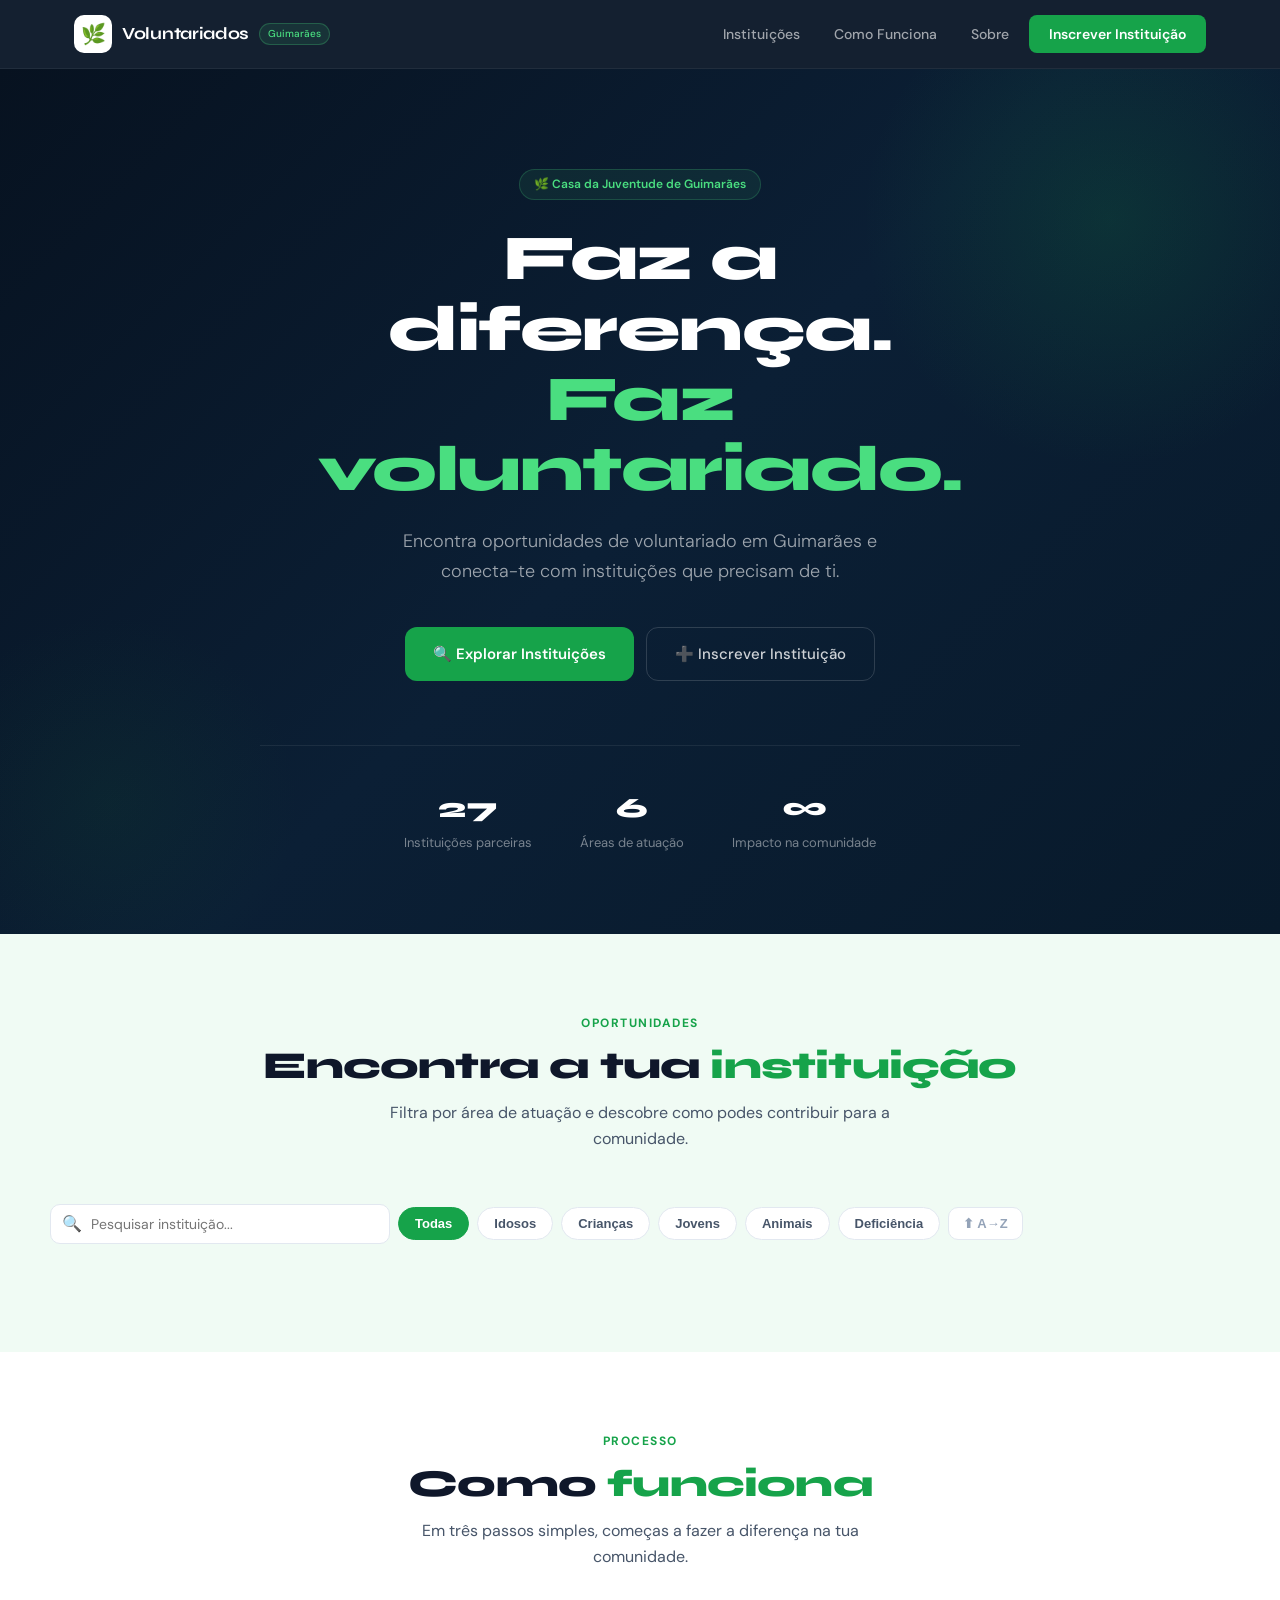
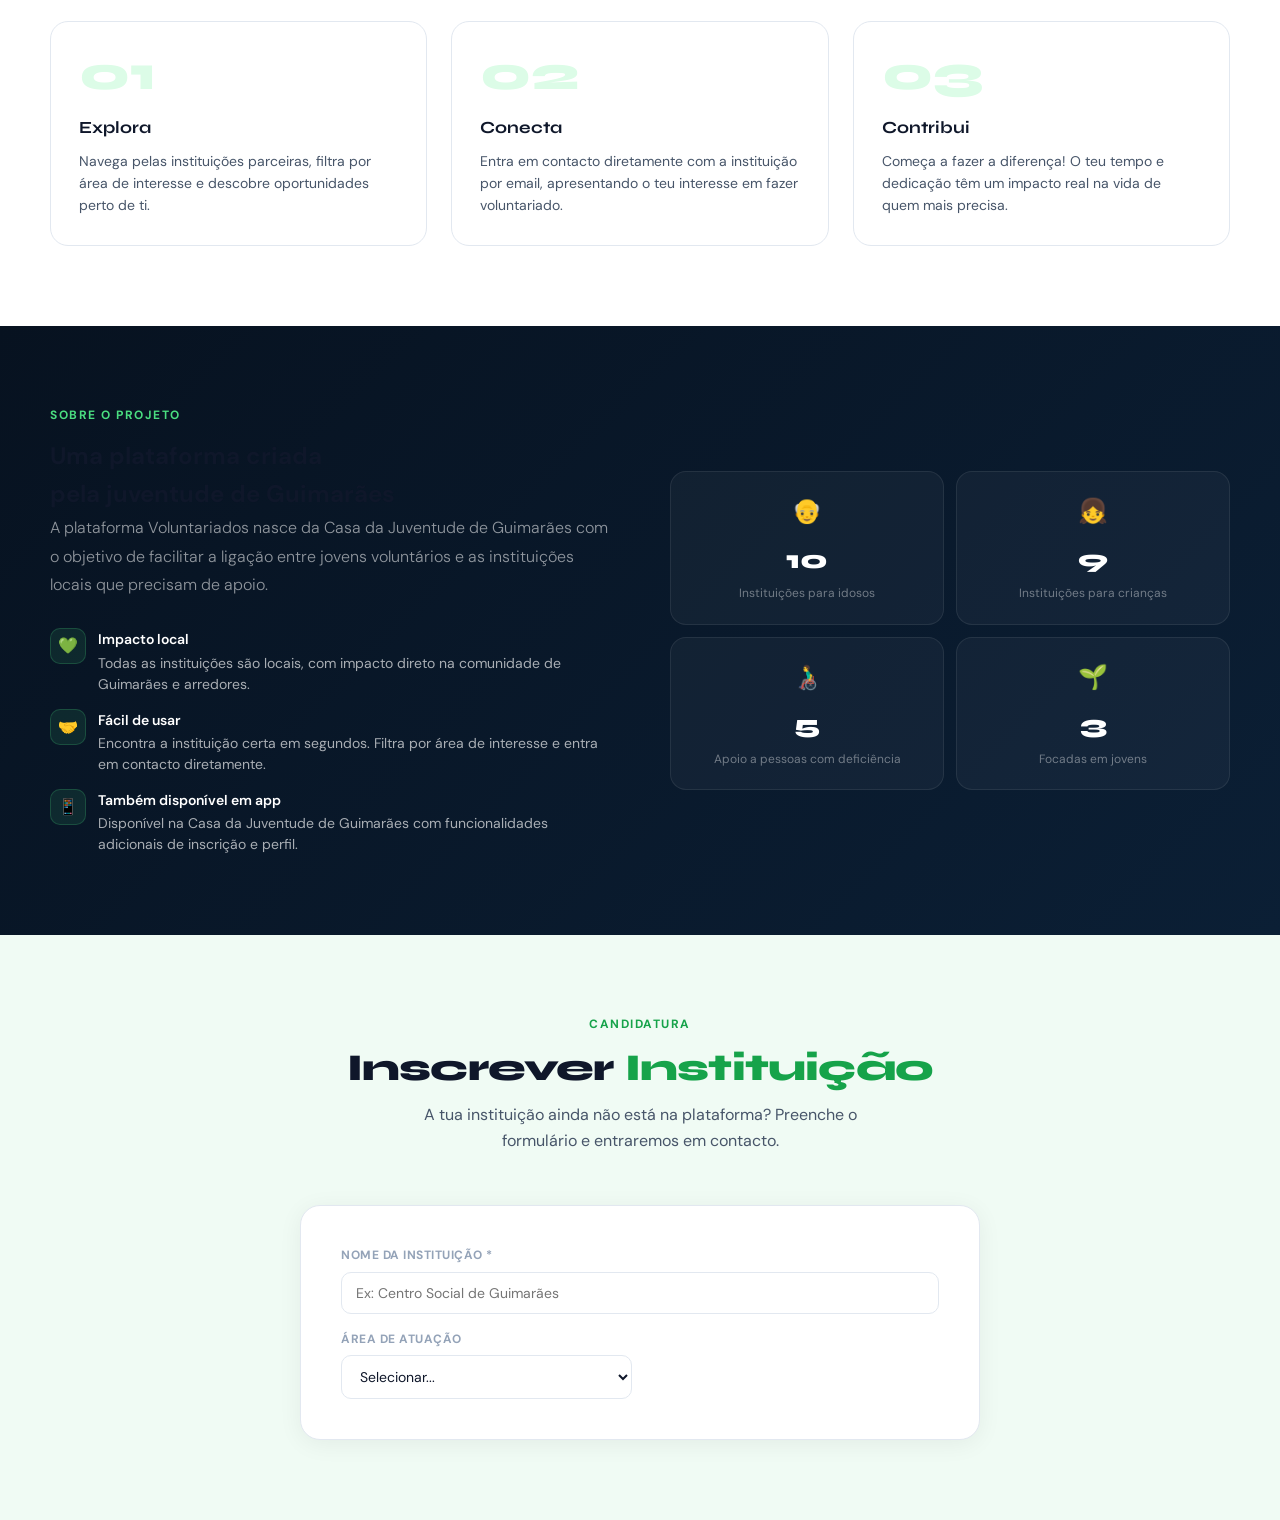
==== commit b7cf6f38: "Add files via upload" ====
--- a/index.html
+++ b/index.html
@@ -1,235 +1,13 @@
 <!DOCTYPE html>
 <html lang="pt">
 <head>
+  <meta name="google-site-verification" content="gIfQHJcyxYFuE1dtZtrxuCCNk5c6O2cTzPGUpTS5kP4" />
 <meta charset="UTF-8">
 <meta name="viewport" content="width=device-width, initial-scale=1.0">
 <title>Voluntariados · Casa da Juventude de Guimarães</title>
 <link rel="preconnect" href="https://fonts.googleapis.com">
 <link href="https://fonts.googleapis.com/css2?family=Syne:wght@400;600;700;800&family=DM+Sans:ital,opsz,wght@0,9..40,300;0,9..40,400;0,9..40,500;1,9..40,300&display=swap" rel="stylesheet">
-<style>
-*,*::before,*::after{box-sizing:border-box;margin:0;padding:0}
-:root{
-  --bg:#F0FBF4;
-  --bgCard:#ffffff;
-  --dark:#0B1728;
-  --dark2:#0E1F38;
-  --green:#16A34A;
-  --greenLight:#4ADE80;
-  --greenSoft:#DCFCE7;
-  --greenDark:#14532D;
-  --greenMid:#166534;
-  --text:#0F172A;
-  --textSec:#475569;
-  --textMuted:#94A3B8;
-  --border:#E2E8F0;
-  --red:#DC2626;
-  --radius:14px;
-  --radiusSm:8px;
-  --shadow:0 4px 24px rgba(0,0,0,0.06);
-}
-html{scroll-behavior:smooth}
-body{font-family:'DM Sans',sans-serif;background:var(--bg);color:var(--text);line-height:1.6;overflow-x:hidden}
-
-/* NAV */
-nav{position:sticky;top:0;z-index:100;background:rgba(11,23,40,0.96);backdrop-filter:blur(16px);border-bottom:1px solid rgba(255,255,255,0.06)}
-.nav-inner{max-width:1180px;margin:0 auto;padding:0 24px;height:68px;display:flex;align-items:center;justify-content:space-between}
-.nav-logo{display:flex;align-items:center;gap:10px;text-decoration:none}
-.nav-logo-icon{width:38px;height:38px;background:#fff;border-radius:10px;display:flex;align-items:center;justify-content:center;font-size:20px}
-.nav-logo-text{font-family:'Syne',sans-serif;font-size:17px;font-weight:700;color:#fff;letter-spacing:-0.3px}
-.nav-logo-badge{font-size:10px;font-weight:500;color:var(--greenLight);background:rgba(74,222,128,0.1);border:1px solid rgba(74,222,128,0.25);padding:2px 8px;border-radius:20px}
-.nav-links{display:flex;align-items:center;gap:6px}
-.nav-link{font-size:14px;font-weight:500;color:rgba(255,255,255,0.6);text-decoration:none;padding:7px 14px;border-radius:8px;transition:all 0.2s}
-.nav-link:hover{color:#fff;background:rgba(255,255,255,0.06)}
-.nav-cta{background:var(--green);color:#fff!important;padding:8px 20px!important;font-weight:600!important;transition:background 0.2s!important}
-.nav-cta:hover{background:var(--greenMid)!important}
-.nav-mobile{display:none}
-
-/* HERO */
-.hero{background:linear-gradient(135deg,#071220 0%,#0B1F35 50%,#081A2B 100%);padding:100px 24px 80px;text-align:center;position:relative;overflow:hidden}
-.hero::before{content:'';position:absolute;top:-100px;right:-80px;width:500px;height:500px;background:radial-gradient(circle,rgba(22,163,74,0.15),transparent 70%);pointer-events:none}
-.hero::after{content:'';position:absolute;bottom:-60px;left:-80px;width:380px;height:380px;background:radial-gradient(circle,rgba(22,101,52,0.12),transparent 70%);pointer-events:none}
-.hero-inner{max-width:760px;margin:0 auto;position:relative}
-.hero-badge{display:inline-flex;align-items:center;gap:6px;background:rgba(74,222,128,0.08);border:1px solid rgba(74,222,128,0.2);color:var(--greenLight);font-size:12px;font-weight:600;padding:5px 14px;border-radius:20px;margin-bottom:24px}
-.hero h1{font-family:'Syne',sans-serif;font-size:clamp(38px,6vw,64px);font-weight:800;color:#fff;letter-spacing:-1.5px;line-height:1.1;margin-bottom:20px}
-.hero h1 span{color:var(--greenLight)}
-.hero-desc{font-size:18px;color:rgba(255,255,255,0.6);max-width:520px;margin:0 auto 40px;line-height:1.7;font-weight:300}
-.hero-btns{display:flex;gap:12px;justify-content:center;flex-wrap:wrap}
-.btn-primary{display:inline-flex;align-items:center;gap:8px;background:var(--green);color:#fff;padding:14px 28px;border-radius:12px;font-size:15px;font-weight:600;text-decoration:none;transition:all 0.2s;border:none;cursor:pointer}
-.btn-primary:hover{background:var(--greenMid);transform:translateY(-1px)}
-.btn-outline{display:inline-flex;align-items:center;gap:8px;background:transparent;color:rgba(255,255,255,0.8);padding:14px 28px;border-radius:12px;font-size:15px;font-weight:500;text-decoration:none;border:1px solid rgba(255,255,255,0.15);transition:all 0.2s}
-.btn-outline:hover{background:rgba(255,255,255,0.06);border-color:rgba(255,255,255,0.3)}
-.hero-stats{display:flex;gap:48px;justify-content:center;margin-top:64px;padding-top:40px;border-top:1px solid rgba(255,255,255,0.07)}
-.hero-stat{text-align:center}
-.hero-stat-num{font-family:'Syne',sans-serif;font-size:28px;font-weight:800;color:#fff}
-.hero-stat-label{font-size:13px;color:rgba(255,255,255,0.45);margin-top:2px}
-
-/* SECTION */
-section{padding:80px 24px}
-.section-inner{max-width:1180px;margin:0 auto}
-.section-header{text-align:center;margin-bottom:52px}
-.section-label{font-size:12px;font-weight:700;letter-spacing:1.5px;text-transform:uppercase;color:var(--green);margin-bottom:10px}
-.section-title{font-family:'Syne',sans-serif;font-size:clamp(26px,4vw,38px);font-weight:800;color:var(--text);letter-spacing:-0.8px;line-height:1.2}
-.section-title span{color:var(--green)}
-.section-desc{font-size:16px;color:var(--textSec);margin-top:12px;max-width:500px;margin-left:auto;margin-right:auto}
-
-/* FILTERS */
-.filters-bar{display:flex;gap:8px;flex-wrap:wrap;margin-bottom:28px;align-items:center}
-.search-wrap{flex:1;min-width:200px;max-width:340px;position:relative}
-.search-input{width:100%;padding:10px 14px 10px 40px;border:1px solid var(--border);border-radius:10px;font-size:14px;font-family:'DM Sans',sans-serif;background:#fff;color:var(--text);outline:none;transition:border-color 0.2s}
-.search-input:focus{border-color:var(--green)}
-.search-icon{position:absolute;left:12px;top:50%;transform:translateY(-50%);color:var(--textMuted);font-size:16px;pointer-events:none}
-.filter-chip{padding:8px 16px;border-radius:20px;font-size:13px;font-weight:600;border:1px solid var(--border);background:#fff;color:var(--textSec);cursor:pointer;transition:all 0.2s;white-space:nowrap}
-.filter-chip:hover{border-color:var(--green);color:var(--green)}
-.filter-chip.active{background:var(--green);color:#fff;border-color:var(--green)}
-.filter-chip[data-foco="Idosos"].active{background:#7C3AED;border-color:#7C3AED}
-.filter-chip[data-foco="Crianças"].active{background:#F59E0B;border-color:#F59E0B}
-.filter-chip[data-foco="Jovens"].active{background:#0EA5E9;border-color:#0EA5E9}
-.filter-chip[data-foco="Animais"].active{background:#10B981;border-color:#10B981}
-.filter-chip[data-foco="Portadores de deficiência"].active{background:#6366F1;border-color:#6366F1}
-.filter-chip[data-foco="Ação Social"].active{background:#EF4444;border-color:#EF4444}
-.sort-btn{padding:8px 14px;border-radius:10px;font-size:13px;font-weight:600;border:1px solid var(--border);background:#fff;color:var(--textMuted);cursor:pointer;transition:all 0.2s;display:flex;align-items:center;gap:6px}
-.sort-btn:hover{border-color:var(--green);color:var(--green)}
-.results-count{font-size:13px;color:var(--textMuted);margin-bottom:16px}
-
-/* CARDS GRID */
-.cards-grid{display:grid;grid-template-columns:repeat(auto-fill,minmax(340px,1fr));gap:16px}
-.entity-card{background:#fff;border:1px solid var(--border);border-radius:18px;overflow:hidden;transition:all 0.25s;cursor:pointer;box-shadow:var(--shadow);position:relative}
-.entity-card:hover{transform:translateY(-3px);box-shadow:0 12px 40px rgba(0,0,0,0.1);border-color:rgba(22,163,74,0.3)}
-.card-accent{height:5px;width:100%}
-.card-body{padding:20px}
-.card-top{display:flex;align-items:flex-start;justify-content:space-between;margin-bottom:12px}
-.card-foco-badge{display:inline-flex;align-items:center;gap:5px;padding:4px 10px;border-radius:20px;font-size:11px;font-weight:700}
-.card-fav{background:none;border:none;cursor:pointer;color:var(--textMuted);font-size:18px;padding:4px;transition:all 0.2s;line-height:1}
-.card-fav.active{color:var(--red)}
-.card-fav:hover{transform:scale(1.15)}
-.card-name{font-family:'Syne',sans-serif;font-size:16px;font-weight:700;color:var(--text);line-height:1.3;margin-bottom:10px}
-.card-info{display:flex;flex-direction:column;gap:6px}
-.card-info-row{display:flex;align-items:flex-start;gap:8px;font-size:13px;color:var(--textSec)}
-.card-info-icon{flex-shrink:0;margin-top:1px;font-size:13px}
-.card-footer{display:flex;align-items:center;justify-content:space-between;margin-top:16px;padding-top:14px;border-top:1px solid var(--border)}
-.card-arrow{color:var(--textMuted);font-size:18px;transition:transform 0.2s}
-.entity-card:hover .card-arrow{transform:translateX(4px);color:var(--green)}
-.card-btn{font-size:12px;font-weight:600;color:var(--green);display:flex;align-items:center;gap:4px}
-
-/* NO RESULTS */
-.no-results{text-align:center;padding:60px 24px;color:var(--textSec)}
-.no-results-emoji{font-size:40px;margin-bottom:12px}
-
-/* MODAL */
-.modal-overlay{position:fixed;inset:0;background:rgba(0,0,0,0.5);z-index:200;display:flex;align-items:center;justify-content:center;padding:20px;opacity:0;pointer-events:none;transition:opacity 0.25s}
-.modal-overlay.open{opacity:1;pointer-events:all}
-.modal{background:#fff;border-radius:24px;width:100%;max-width:600px;max-height:90vh;overflow-y:auto;transform:translateY(20px);transition:transform 0.25s;box-shadow:0 24px 80px rgba(0,0,0,0.2)}
-.modal-overlay.open .modal{transform:translateY(0)}
-.modal-header{padding:28px 28px 0;position:sticky;top:0;background:#fff;z-index:1}
-.modal-close{position:absolute;top:20px;right:20px;background:var(--bg);border:1px solid var(--border);border-radius:8px;width:32px;height:32px;display:flex;align-items:center;justify-content:center;cursor:pointer;font-size:16px;color:var(--textMuted);transition:all 0.2s}
-.modal-close:hover{background:var(--border)}
-.modal-foco{display:inline-flex;align-items:center;padding:4px 10px;border-radius:20px;font-size:11px;font-weight:700;margin-bottom:10px}
-.modal-title{font-family:'Syne',sans-serif;font-size:22px;font-weight:800;color:var(--text);line-height:1.2;padding-bottom:20px;border-bottom:1px solid var(--border)}
-.modal-body{padding:0 28px 28px}
-.modal-detail{display:flex;align-items:flex-start;gap:14px;padding:16px 0;border-bottom:1px solid var(--border)}
-.modal-detail:last-of-type{border-bottom:none}
-.modal-detail-icon-wrap{width:38px;height:38px;background:var(--bg);border:1px solid var(--border);border-radius:10px;display:flex;align-items:center;justify-content:center;font-size:16px;flex-shrink:0}
-.modal-detail-label{font-size:10px;font-weight:700;letter-spacing:0.8px;text-transform:uppercase;color:var(--textMuted);margin-bottom:4px}
-.modal-detail-value{font-size:14px;color:var(--text);line-height:1.6;white-space:pre-line}
-.modal-detail-value.empty{color:var(--textMuted)}
-.modal-actions{display:flex;gap:10px;margin-top:24px}
-.modal-enroll-btn{flex:1;padding:14px;background:var(--green);color:#fff;border:none;border-radius:12px;font-size:15px;font-weight:600;cursor:pointer;font-family:'DM Sans',sans-serif;transition:background 0.2s;display:flex;align-items:center;justify-content:center;gap:8px}
-.modal-enroll-btn:hover{background:var(--greenMid)}
-.modal-enroll-btn.enrolled{background:var(--greenSoft);color:var(--greenDark);cursor:default}
-.modal-email-btn{padding:14px 20px;background:transparent;border:1px solid var(--border);border-radius:12px;font-size:14px;font-weight:600;cursor:pointer;color:var(--textSec);font-family:'DM Sans',sans-serif;transition:all 0.2s;display:flex;align-items:center;gap:6px}
-.modal-email-btn:hover{border-color:var(--green);color:var(--green)}
-
-/* ABOUT SECTION */
-.about-bg{background:linear-gradient(135deg,#071220,#0B1F35)}
-.about-grid{display:grid;grid-template-columns:1fr 1fr;gap:60px;align-items:center}
-.about-label{font-size:12px;font-weight:700;letter-spacing:1.5px;text-transform:uppercase;color:var(--greenLight);margin-bottom:12px}
-.about h2{font-family:'Syne',sans-serif;font-size:clamp(26px,4vw,38px);font-weight:800;color:#fff;letter-spacing:-0.8px;line-height:1.2;margin-bottom:18px}
-.about-desc{font-size:16px;color:rgba(255,255,255,0.55);line-height:1.8;font-weight:300;margin-bottom:28px}
-.about-features{display:flex;flex-direction:column;gap:14px}
-.about-feat{display:flex;align-items:flex-start;gap:12px}
-.about-feat-icon{width:36px;height:36px;background:rgba(74,222,128,0.1);border:1px solid rgba(74,222,128,0.2);border-radius:10px;display:flex;align-items:center;justify-content:center;font-size:16px;flex-shrink:0}
-.about-feat-text{font-size:14px;color:rgba(255,255,255,0.65);line-height:1.5}
-.about-feat-title{font-weight:600;color:#fff;font-size:14px;margin-bottom:2px}
-.about-visual{display:grid;grid-template-columns:1fr 1fr;gap:12px}
-.about-stat-card{background:rgba(255,255,255,0.04);border:1px solid rgba(255,255,255,0.08);border-radius:16px;padding:20px;text-align:center}
-.about-stat-emoji{font-size:24px;margin-bottom:8px}
-.about-stat-num{font-family:'Syne',sans-serif;font-size:26px;font-weight:800;color:#fff;margin-bottom:4px}
-.about-stat-desc{font-size:12px;color:rgba(255,255,255,0.4)}
-
-/* HOW IT WORKS */
-.how-grid{display:grid;grid-template-columns:repeat(3,1fr);gap:24px}
-.how-card{background:#fff;border:1px solid var(--border);border-radius:18px;padding:28px;position:relative}
-.how-num{font-family:'Syne',sans-serif;font-size:48px;font-weight:800;color:var(--greenSoft);line-height:1;margin-bottom:16px}
-.how-title{font-family:'Syne',sans-serif;font-size:17px;font-weight:700;color:var(--text);margin-bottom:8px}
-.how-desc{font-size:14px;color:var(--textSec);line-height:1.6}
-
-/* INSCRICAO SECTION */
-.inscricao-card{background:#fff;border:1px solid var(--border);border-radius:20px;padding:40px;max-width:680px;margin:0 auto;box-shadow:var(--shadow)}
-.form-grid{display:grid;grid-template-columns:1fr 1fr;gap:16px}
-.form-field{display:flex;flex-direction:column;gap:6px}
-.form-field.full{grid-column:1/-1}
-label{font-size:12px;font-weight:700;letter-spacing:0.5px;color:var(--textMuted)}
-input,textarea,select{padding:11px 14px;border:1px solid var(--border);border-radius:10px;font-size:14px;font-family:'DM Sans',sans-serif;color:var(--text);background:#fff;outline:none;transition:border-color 0.2s;width:100%}
-input:focus,textarea:focus,select:focus{border-color:var(--green)}
-textarea{resize:vertical;min-height:90px}
-.submit-btn{width:100%;padding:15px;background:var(--green);color:#fff;border:none;border-radius:12px;font-size:15px;font-weight:700;cursor:pointer;font-family:'DM Sans',sans-serif;transition:background 0.2s;margin-top:8px;display:flex;align-items:center;justify-content:center;gap:8px}
-.submit-btn:hover{background:var(--greenMid)}
-.success-msg{text-align:center;padding:40px 0}
-.success-emoji{font-size:52px;margin-bottom:16px}
-.success-title{font-family:'Syne',sans-serif;font-size:22px;font-weight:800;color:var(--text);margin-bottom:8px}
-.success-desc{font-size:15px;color:var(--textSec);line-height:1.6}
-
-/* FOCOS COLOR LEGEND */
-.focos-legend{display:flex;flex-wrap:wrap;gap:10px;margin-bottom:20px}
-.foco-dot{width:10px;height:10px;border-radius:50%;display:inline-block;flex-shrink:0}
-
-/* FOOTER */
-footer{background:var(--dark);padding:48px 24px 32px;margin-top:0}
-.footer-inner{max-width:1180px;margin:0 auto}
-.footer-top{display:flex;gap:48px;flex-wrap:wrap;margin-bottom:40px;padding-bottom:40px;border-bottom:1px solid rgba(255,255,255,0.07)}
-.footer-brand{flex:1;min-width:200px}
-.footer-brand-logo{display:flex;align-items:center;gap:10px;margin-bottom:14px}
-.footer-brand-icon{width:38px;height:38px;background:#fff;border-radius:10px;display:flex;align-items:center;justify-content:center;font-size:20px}
-.footer-brand-name{font-family:'Syne',sans-serif;font-size:17px;font-weight:700;color:#fff}
-.footer-brand-desc{font-size:13px;color:rgba(255,255,255,0.4);line-height:1.6}
-.footer-links-col h4{font-size:12px;font-weight:700;letter-spacing:1px;text-transform:uppercase;color:rgba(255,255,255,0.35);margin-bottom:14px}
-.footer-links-col a{display:block;font-size:14px;color:rgba(255,255,255,0.55);text-decoration:none;margin-bottom:8px;transition:color 0.2s}
-.footer-links-col a:hover{color:var(--greenLight)}
-.footer-bottom{display:flex;align-items:center;justify-content:space-between;flex-wrap:wrap;gap:12px}
-.footer-copyright{font-size:13px;color:rgba(255,255,255,0.3)}
-.footer-badge{display:inline-flex;align-items:center;gap:6px;font-size:12px;color:rgba(255,255,255,0.35)}
-
-/* RESPONSIVE */
-@media(max-width:900px){
-  .about-grid{grid-template-columns:1fr}
-  .how-grid{grid-template-columns:1fr 1fr}
-  .about-visual{grid-template-columns:repeat(4,1fr)}
-  .nav-links{display:none}
-  .nav-mobile{display:block}
-}
-@media(max-width:640px){
-  .hero-stats{gap:24px}
-  .how-grid{grid-template-columns:1fr}
-  .cards-grid{grid-template-columns:1fr}
-  .form-grid{grid-template-columns:1fr}
-  .about-visual{grid-template-columns:1fr 1fr}
-  .footer-top{flex-direction:column;gap:28px}
-  .modal-actions{flex-direction:column}
-  .modal{border-radius:16px}
-}
-
-/* ANIMATIONS */
-@keyframes fadeUp{from{opacity:0;transform:translateY(20px)}to{opacity:1;transform:translateY(0)}}
-.animate{animation:fadeUp 0.5s ease both}
-
-/* FOCO COLORS */
-.foco-Idosos{background:rgba(124,58,237,0.1);color:#7C3AED}
-.foco-Crianças{background:rgba(245,158,11,0.1);color:#D97706}
-.foco-Jovens{background:rgba(14,165,233,0.1);color:#0284C7}
-.foco-Animais{background:rgba(16,185,129,0.1);color:#059669}
-.foco-Ação-Social{background:rgba(239,68,68,0.1);color:#DC2626}
-.foco-Portadores{background:rgba(99,102,241,0.1);color:#4F46E5}
-</style>
+<link rel="stylesheet" href="style.css">
 </head>
 <body>
 
@@ -288,7 +66,6 @@
       <h2 class="section-title">Encontra a tua <span>instituição</span></h2>
       <p class="section-desc">Filtra por área de atuação e descobre como podes contribuir para a comunidade.</p>
     </div>
-
     <div class="filters-bar">
       <div class="search-wrap">
         <span class="search-icon">🔍</span>
@@ -302,7 +79,6 @@
       <button class="filter-chip" data-foco="Portadores de deficiência">Deficiência</button>
       <button class="sort-btn" id="sortBtn">⬆ A→Z</button>
     </div>
-
     <div class="results-count" id="resultsCount"></div>
     <div class="cards-grid" id="cardsGrid"></div>
   </div>
@@ -401,322 +177,4 @@
                 <option>Idosos</option>
                 <option>Crianças</option>
                 <option>Jovens</option>
-                <option>Animais</option>
-                <option>Portadores de deficiência</option>
-                <option>Ação Social</option>
-              </select>
-            </div>
-            <div class="form-field">
-              <label>LOCALIZAÇÃO</label>
-              <input type="text" id="f_local" placeholder="Rua, número, código postal">
-            </div>
-            <div class="form-field">
-              <label>EMAIL *</label>
-              <input type="email" id="f_email" placeholder="geral@instituicao.pt" required>
-            </div>
-            <div class="form-field">
-              <label>CONTACTO TELEFÓNICO</label>
-              <input type="tel" id="f_tel" placeholder="253 000 000">
-            </div>
-            <div class="form-field">
-              <label>NOME DO RESPONSÁVEL</label>
-              <input type="text" id="f_resp" placeholder="Nome completo">
-            </div>
-            <div class="form-field">
-              <label>HORÁRIO</label>
-              <input type="text" id="f_horario" placeholder="Ex: Segunda a Sexta, manhã">
-            </div>
-            <div class="form-field full">
-              <label>MISSÃO</label>
-              <textarea id="f_missao" placeholder="Descreve a missão e objetivos da instituição..."></textarea>
-            </div>
-            <div class="form-field full">
-              <label>REQUISITOS PARA VOLUNTÁRIOS</label>
-              <textarea id="f_req" placeholder="Descreve o perfil ideal para voluntários na vossa instituição..."></textarea>
-            </div>
-          </div>
-          <button type="button" class="submit-btn" onclick="submitForm()">
-            ✅ Enviar candidatura
-          </button>
-        </form>
-      </div>
-      <div id="successMsg" class="success-msg" style="display:none">
-        <div class="success-emoji">✅</div>
-        <div class="success-title">Candidatura enviada!</div>
-        <p class="success-desc">A tua candidatura foi recebida com sucesso e será analisada em breve pela equipa da Casa da Juventude de Guimarães.</p>
-      </div>
-    </div>
-  </div>
-</section>
-
-<!-- FOOTER -->
-<footer>
-  <div class="footer-inner">
-    <div class="footer-top">
-      <div class="footer-brand">
-        <div class="footer-brand-logo">
-          <div class="footer-brand-icon">🌿</div>
-          <span class="footer-brand-name">Voluntariados</span>
-        </div>
-        <p class="footer-brand-desc">Uma iniciativa da Casa da Juventude de Guimarães para conectar jovens voluntários com instituições locais.</p>
-      </div>
-      <div class="footer-links-col">
-        <h4>Plataforma</h4>
-        <a href="#instituicoes">Instituições</a>
-        <a href="#como-funciona">Como funciona</a>
-        <a href="#sobre">Sobre o projeto</a>
-        <a href="#inscrever">Inscrever instituição</a>
-      </div>
-      <div class="footer-links-col">
-        <h4>Áreas</h4>
-        <a href="#" onclick="setFilter('Idosos')">Idosos</a>
-        <a href="#" onclick="setFilter('Crianças')">Crianças</a>
-        <a href="#" onclick="setFilter('Jovens')">Jovens</a>
-        <a href="#" onclick="setFilter('Animais')">Animais</a>
-        <a href="#" onclick="setFilter('Portadores de deficiência')">Portadores de deficiência</a>
-      </div>
-    </div>
-    <div class="footer-bottom">
-      <span class="footer-copyright">© 2025 Voluntariados · Casa da Juventude de Guimarães</span>
-      <span class="footer-badge">🌿 Feito com impacto social</span>
-    </div>
-  </div>
-</footer>
-
-<!-- MODAL -->
-<div class="modal-overlay" id="modalOverlay" onclick="closeModalOnBg(event)">
-  <div class="modal" id="modal">
-    <div class="modal-header" id="modalHeader">
-      <button class="modal-close" onclick="closeModal()">✕</button>
-      <div class="modal-foco" id="modalFoco"></div>
-      <div class="modal-title" id="modalTitle"></div>
-    </div>
-    <div class="modal-body" id="modalBody"></div>
-  </div>
-</div>
-
-<script>
-const entidades = [
-  {nome:'Lar Beneficente S.Jorge',foco:'Idosos',localizacao:'Rua Gil Vicente, entrada 3, piso 4, 4800-151',horario:'Segunda a Sábado: Período da tarde',responsavel:'Sandra Ribeiro',email:'geral@larsaojorge.pt',contacto:'915 239 727',missao:'Oferecer uma solução residencial, prestando um serviço de qualidade adequado a cada cliente de forma controlada, normalizada, rigorosa e solidária. Promover o bem-estar biopsicossocial, valorizando o clima de afeto, cuidar de cada cliente com respeito e dignidade.',requisitos:'Jovens dinâmicos, com capacidade de perceção das dificuldades e necessidades do nosso público. Respeitadores, assíduos e responsáveis.'},
-  {nome:'Centro Social Paroquial de Donim',foco:'Crianças',localizacao:'Largo da Igreja nº4',horario:'Segunda a Sexta: Período da manhã',responsavel:'Ana Lourenço',email:'centrodonim@gmail.com',contacto:'927739235',missao:'IPSS - Instituição Particular de Solidariedade Social, desenvolvimento de trabalho com crianças de creche e CATL.',requisitos:'Responsabilidade, respeito, assiduidade e gosto no trabalho com crianças.'},
-  {nome:'Grupo Cultural e Recreativo da Cruz de Pedra',foco:'Crianças',localizacao:'Rua Manuel Tomás, n.º 159/161, 4835-071 Guimarães',horario:'Segunda a Sexta: Período da manhã',responsavel:'Juliana Amaral',email:'cruzdepedra1969@gmail.com',contacto:'916274197',missao:'Promover a cultura, o convívio e a participação cívica da comunidade local, preservando tradições e dinamizando iniciativas sociais e recreativas abertas à população.',requisitos:'Disponibilidade pontual para apoio em eventos. Sentido de responsabilidade e espírito de equipa. Não são exigidos requisitos específicos.'},
-  {nome:'Centro Hípico Pena Brava',foco:'Animais',localizacao:'Rua da Pena Brava, 4810-698 Guimarães',horario:'Terça a Sábado: Período da manhã',responsavel:'Elisa Santos',email:'geral@chpenabrava.com',contacto:'931634046',missao:'Respeito pelos cavalos.',requisitos:''},
-  {nome:'Santa Casa da Misericórdia',foco:'Idosos',localizacao:'Rua da Rainha D. Maria II, nº48, 2º andar',horario:'Segunda a Sexta: Período da tarde',responsavel:'Ana Paula Oliveira',email:'ana.oliveira@scmguimaraes.com',contacto:'912301224',missao:'Satisfazer as carências sociais, adequando ao contexto de lares. A missão será colmatar situações de solidão e proporcionar bem-estar ao idoso.',requisitos:'Ter empatia e saber ouvir.'},
-  {nome:'Casa de Caldelas',foco:'Idosos',localizacao:'Travessa do Souto, nº245, 4805-164 Guimarães',horario:'Segunda: Período da tarde | Terça a Sábado: Período da manhã',responsavel:'Cátia Doellinger',email:'geral@casadecaldelas.pt',contacto:'253578244',missao:'',requisitos:''},
-  {nome:'ASPEV – Associação Social de Pevidém Vida a Cores',foco:'Idosos e Crianças',localizacao:'Rua do Barreiro de Cima, nº353',horario:'Segunda a Sexta: Período da tarde',responsavel:'Sílvia Fernandes',email:'aspev.vidaacores@gmail.com',contacto:'932040624',missao:'Ser uma instituição próxima e humana, que faz a diferença na vida das pessoas e na comunidade, promovendo o bem-estar, a dignidade e a felicidade de idosos, crianças e famílias.',requisitos:'Jovens com gosto por trabalhar com pessoas, nomeadamente crianças e idosos.'},
-  {nome:'Clube Desportivo Xico Andebol',foco:'Crianças',localizacao:'Rua Alfredo Pimenta, 4810-420, Alameda Pavilhão Desportivo Francisco de Holanda',horario:'Segunda a Sábado: Período da tarde',responsavel:'Mauro Fernandes',email:'Geral@cdxico.pt',contacto:'962877387',missao:'Promover e difundir a prática desportiva, cultural e recreativa junto da comunidade onde se insere.',requisitos:''},
-  {nome:'Tempo Livre',foco:'Jovens',localizacao:'Multiusos Guimarães – Alameda Cidade de Lisboa',horario:'Segunda a Sábado: Período da tarde',responsavel:'Amadeu Portilha',email:'amadeuportilha@tempolivre.pt',contacto:'962877056',missao:'',requisitos:''},
-  {nome:'Encontro de Saberes',foco:'Idosos',localizacao:'Avenida da Igreja nº2008, 48805-570',horario:'Segunda a Sexta: Período da tarde',responsavel:'Andreia Carvalho',email:'centrospencontrodesaberes@gmail.com',contacto:'927427729',missao:'Combater a solidão e manter os idosos ativos.',requisitos:''},
-  {nome:'União das Freguesias de Oliveira, São Paio e São Sebastião',foco:'Idosos',localizacao:'Alameda de S. Dâmaso, Edifício S. Francisco Centro, nº65, 4810-286 Guimarães',horario:'Segunda a Sexta: Período da tarde',responsavel:'Diogo Rebelo Lopes',email:'presidente@ufcidadeguimaraes.com',contacto:'928 203 882',missao:'SERVIR.',requisitos:''},
-  {nome:'AE Francisco de Holanda',foco:'Portadores de deficiência',localizacao:'Agrupamento de Escolas Francisco de Holanda, Alameda Dr. Alfredo Pimenta, 4814-528, Guimarães',horario:'Segunda a Sexta: Período da manhã',responsavel:'Rosalina Pinheiro',email:'direcao@esfh.pt',contacto:'253540130',missao:'Educação.',requisitos:''},
-  {nome:'Centro Social D. Manuel Monteiro Castro',foco:'Crianças',localizacao:'Rua Pe. João Moreira Leite, nº1799, 4800-611, Guimarães',horario:'Segunda a Sexta: Período da tarde',responsavel:'Nadine Ribeiro',email:'c.s.m.m.castro@sapo.pt',contacto:'253471201',missao:'Assegurar serviços de qualidade a nível comunitário.',requisitos:''},
-  {nome:'Associação Braços de Afeto',foco:'Idosos',localizacao:'Rua da Murteira, nº98, Longos Santa Cristina',horario:'Segunda a Sexta: Período da tarde',responsavel:'Cidália Batista',email:'bracosdafetos.associacao@gmail.com',contacto:'966518573',missao:'Apoio social e comunitário, destacando-se como um centro de convívio, particularmente para a população sénior.',requisitos:'Jovens animados e que gostem de idosos.'},
-  {nome:'CERCIGUI',foco:'Portadores de deficiência',localizacao:'Rua Comendador Joaquim de Sousa Oliveira, nº525, 4810-274, Guimarães',horario:'Segunda a Sexta: Período da manhã',responsavel:'Virgínia Fernandes',email:'diretora.executiva@cercigui.pt',contacto:'966527289',missao:'Promover a inclusão social da pessoa com deficiência, atuando de acordo com o seu Código de Ética.',requisitos:'Ter 18 anos (16 com autorização dos pais). Responsabilidade, empatia, paciência e respeito pela diferença.'},
-  {nome:'Centro Social e Paroquial Santa Cristina de Serzedelo',foco:'Idosos',localizacao:'Largo do Mosteiro, nº9',horario:'Segunda a Sexta: Período da manhã',responsavel:'Raquel Moreira',email:'csp.cerzedelo@gmail.com',contacto:'253531792',missao:'Prestar cuidados a idosos com dependência.',requisitos:''},
-  {nome:'Cruz Vermelha Portuguesa – Delegação de Guimarães',foco:'Jovens',localizacao:'Rua Camilo Castelo Branco, nº1, r/C 4810-435, Guimarães',horario:'Segunda a Sexta: Período da manhã',responsavel:'Catarina Macedo',email:'dguimaraes.cmacedo@cruzvermelha.org.pt',contacto:'253 412 522',missao:'Prestar assistência humanitária e social, em especial aos mais vulneráveis, prevenindo e reparando o sofrimento e contribuindo para a defesa da vida, da saúde e da dignidade humana.',requisitos:'Jovens entre os 15 e 35 anos que queiram desenvolver as suas competências através do voluntariado.'},
-  {nome:'Fundação BomFim',foco:'Crianças',localizacao:'Rua da Boa Vista, nº152, Braga, 4700-146',horario:'Sábado: Parte da tarde',responsavel:'Michele Braga',email:'info@bomfim.org',contacto:'253271267',missao:'Ação Social.',requisitos:''},
-  {nome:'Centro Social Cultural Desportivo e Recreativo de Vila Nova de Sande',foco:'Crianças',localizacao:'Rua da Escola, nº237, 4805-566, Vila Nova de Sande',horario:'Segunda a Sábado: Período da manhã | Quinta e Sexta: Período da tarde',responsavel:'Maria José Rebelo',email:'geral@centrosocialvns.org',contacto:'253478492',missao:'IPSS – Instituição Particular de Solidariedade Social.',requisitos:''},
-  {nome:'Agrupamento de Escolas de Abação',foco:'Portadores de deficiência',localizacao:'R. da Vessadinha, Nº216, 4810-675, Abação (São Tomé)',horario:'Segunda a Sexta: Período da manhã',responsavel:'Sara Brandão',email:'sara.brandao@agrupamentoabacao.pt',contacto:'965113287',missao:'Ocupação do tempo livre de férias, através do acompanhamento nas rotinas e desenvolvimento de atividades de alunos de pré-escolar e 1º CEB, bem como de jovens com medidas adicionais.',requisitos:''},
-  {nome:'Junta de Freguesia de Infantas',foco:'Crianças',localizacao:'Rua do Montinho, nº59, 4810-620, Infantas',horario:'Segunda a Quinta: Período da tarde | Sexta: Período da manhã',responsavel:'Patrícia Lemos',email:'jfinfantas@gmail.com',contacto:'964336244',missao:'Educação.',requisitos:''},
-  {nome:'Real Irmandade de N. Sra. da Consolação e Santos Passos',foco:'Idosos',localizacao:'Rua S. Nicolau dos Estudantes, nº65',horario:'Segunda a Sábado: Período da tarde',responsavel:'Diana Leite',email:'aslardosantospassos@gmail.com',contacto:'963632736',missao:'',requisitos:''},
-  {nome:'APCG',foco:'Portadores de deficiência',localizacao:'Rua Nossa Senhora de Fátima, nº140, Penselo',horario:'Terça e Quinta: Período da manhã',responsavel:'Joaquim Oliveira',email:'geral@apcg.pt',contacto:'253 559 120',missao:'Promover a autonomia e funcionalidade das pessoas com deficiência.',requisitos:'Proativos, responsáveis; com preferência para trabalhar com adultos com deficiência; disponibilidade para atividades lúdicas e recreativas.'},
-  {nome:'Associação Desportos de Combate KTF de Guimarães',foco:'Jovens',localizacao:'Praça Heróis da Fundação 80, 4810-525 Guimarães',horario:'',responsavel:'Ivo Cardoso',email:'ivopinto33@gmail.com',contacto:'913 011 319',missao:'Dar a conhecer os desportos de combate e inclusão de todos.',requisitos:''},
-  {nome:'Centro Social Padre Adelino Silva, IPSS',foco:'Idosos',localizacao:'Largo Domingos Leite de Castro, nº191',horario:'Sábado: Período da tarde',responsavel:'Rita Novais',email:'csp.adelinosilva@gmail.com',contacto:'928 280 741',missao:'Facultar serviços de apoio e proteção a todos os cidadãos, com vista à integração social, através de uma intervenção personalizada.',requisitos:'Motivação e disponibilidade para colaborar em atividades de animação sociocultural com a população sénior.'},
-  {nome:'GTEAM FC – Guimarães Football Club',foco:'Jovens',localizacao:'Variável, centro de Guimarães',horario:'Segunda a Sexta: Período da manhã e da tarde',responsavel:'Adriana Lemos',email:'gteamfutebol@gmail.com',contacto:'935 319 348',missao:'Promover o desenvolvimento desportivo, pessoal e social através do desporto, criando oportunidades acessíveis e inclusivas para crianças e jovens, com especial foco no futsal feminino.',requisitos:'Espírito de equipa, sentido de responsabilidade e gosto pelo desporto e trabalho com crianças/jovens.'},
-  {nome:'Associação Social Ambiental Quinta Das Manas',foco:'Animais e Crianças',localizacao:'Rua da Escola nº1893, Quinta das Manas',horario:'Segunda a Sexta: Período da manhã e da tarde',responsavel:'Luís Machado',email:'info@quintadasmanas.pt',contacto:'918 132 388',missao:'Acompanhar os monitores que fazem as visitas com as escolas.',requisitos:'Mínimo 18 anos.'},
-];
-
-const focoColors = {
-  'Idosos':'#7C3AED','Crianças':'#F59E0B','Jovens':'#0EA5E9',
-  'Animais':'#10B981','Portadores de deficiência':'#6366F1','Ação Social':'#EF4444'
-};
-
-function getFocoColor(foco){
-  const parts = foco.split(/\s+e\s+/i).map(f=>f.trim());
-  return focoColors[parts[0]] || '#16A34A';
-}
-
-function getFocoPrimary(foco){
-  return foco.split(/\s+e\s+/i).map(f=>f.trim())[0];
-}
-
-let currentFilter = '';
-let currentSearch = '';
-let sortAZ = true;
-let favorites = JSON.parse(localStorage.getItem('favs')||'[]');
-let enrolled = JSON.parse(localStorage.getItem('enrolled')||'[]');
-
-function getFiltered(){
-  let list = [...entidades];
-  if(currentFilter){
-    list = list.filter(e=>{
-      const parts = e.foco.split(/\s+e\s+/i).map(f=>f.trim());
-      return parts.some(p=>p.toLowerCase()===currentFilter.toLowerCase());
-    });
-  }
-  if(currentSearch){
-    list = list.filter(e=>e.nome.toLowerCase().includes(currentSearch.toLowerCase()));
-  }
-  list.sort((a,b)=>sortAZ?a.nome.localeCompare(b.nome,'pt'):b.nome.localeCompare(a.nome,'pt'));
-  return list;
-}
-
-function renderCards(){
-  const list = getFiltered();
-  const grid = document.getElementById('cardsGrid');
-  const count = document.getElementById('resultsCount');
-  count.textContent = list.length + ' resultado' + (list.length!==1?'s':'');
-  if(list.length===0){
-    grid.innerHTML='<div class="no-results" style="grid-column:1/-1"><div class="no-results-emoji">🔍</div><p>Nenhuma instituição encontrada.</p></div>';
-    return;
-  }
-  grid.innerHTML = list.map(e=>{
-    const color = getFocoColor(e.foco);
-    const isFav = favorites.includes(e.nome);
-    const focoDisplay = e.foco.length > 22 ? getFocoPrimary(e.foco) : e.foco;
-    return `<div class="entity-card" onclick="openModal('${e.nome.replace(/'/g,"\\'")}')">
-      <div class="card-accent" style="background:${color}"></div>
-      <div class="card-body">
-        <div class="card-top">
-          <div class="card-foco-badge" style="background:${color}18;color:${color}">${focoDisplay}</div>
-          <button class="card-fav ${isFav?'active':''}" onclick="toggleFav(event,'${e.nome.replace(/'/g,"\\'")}')">
-            ${isFav?'❤️':'🤍'}
-          </button>
-        </div>
-        <div class="card-name">${e.nome}</div>
-        <div class="card-info">
-          ${e.localizacao?`<div class="card-info-row"><span class="card-info-icon">📍</span><span>${e.localizacao}</span></div>`:''}
-          ${e.horario?`<div class="card-info-row"><span class="card-info-icon">🕐</span><span>${e.horario}</span></div>`:''}
-          ${e.responsavel?`<div class="card-info-row"><span class="card-info-icon">🧑</span><span>${e.responsavel}</span></div>`:''}
-        </div>
-        <div class="card-footer">
-          <span class="card-btn">Ver detalhes →</span>
-          <span class="card-arrow">›</span>
-        </div>
-      </div>
-    </div>`;
-  }).join('');
-}
-
-function toggleFav(evt, nome){
-  evt.stopPropagation();
-  if(favorites.includes(nome)){
-    favorites=favorites.filter(f=>f!==nome);
-  } else {
-    favorites.push(nome);
-  }
-  localStorage.setItem('favs',JSON.stringify(favorites));
-  renderCards();
-}
-
-function openModal(nome){
-  const e = entidades.find(x=>x.nome===nome);
-  if(!e) return;
-  const color = getFocoColor(e.foco);
-  const isEnrolled = enrolled.includes(nome);
-
-  document.getElementById('modalFoco').textContent = e.foco;
-  document.getElementById('modalFoco').style.cssText = `background:${color}18;color:${color};display:inline-flex;align-items:center;padding:4px 10px;border-radius:20px;font-size:11px;font-weight:700;margin-bottom:10px`;
-  document.getElementById('modalTitle').textContent = e.nome;
-
-  const details = [
-    e.missao ? ['📋','Missão',e.missao] : null,
-    e.localizacao ? ['📍','Localização',e.localizacao] : null,
-    e.horario ? ['🕐','Horário',e.horario] : null,
-    e.responsavel ? ['🧑','Responsável',e.responsavel] : null,
-    e.email ? ['📧','Email',e.email] : null,
-    e.contacto ? ['📞','Contacto',e.contacto] : null,
-    e.requisitos ? ['ℹ️','Requisitos',e.requisitos] : null,
-  ].filter(Boolean);
-
-  const emailBtn = e.email ? `<button class="modal-email-btn" onclick="sendEmail('${e.email}','${e.nome.replace(/'/g,"\\'")}')">📧 Enviar Email</button>` : '';
-
-  document.getElementById('modalBody').innerHTML = `
-    ${details.map(([icon,label,val])=>`
-      <div class="modal-detail">
-        <div class="modal-detail-icon-wrap">${icon}</div>
-        <div>
-          <div class="modal-detail-label">${label}</div>
-          <div class="modal-detail-value ${!val?'empty':''}">${val||'—'}</div>
-        </div>
-      </div>`).join('')}
-    <div class="modal-actions">
-      ${emailBtn}
-      <button class="modal-enroll-btn ${isEnrolled?'enrolled':''}" id="enrollBtn" onclick="enrollModal('${nome.replace(/'/g,"\\'")}')">
-        ${isEnrolled?'✓ Inscrito!':'💚 Mostrar Interesse'}
-      </button>
-    </div>`;
-
-  document.getElementById('modalOverlay').classList.add('open');
-  document.body.style.overflow='hidden';
-}
-
-function enrollModal(nome){
-  if(!enrolled.includes(nome)){
-    enrolled.push(nome);
-    localStorage.setItem('enrolled',JSON.stringify(enrolled));
-    const btn = document.getElementById('enrollBtn');
-    if(btn){btn.textContent='✓ Inscrito!';btn.classList.add('enrolled');}
-  }
-}
-
-function sendEmail(email, nome){
-  const body = encodeURIComponent(`Olá,\n\nO meu nome é [O TEU NOME] e estou a entrar em contacto porque tenho interesse em fazer voluntariado na vossa instituição.\n\nTive conhecimento da vossa organização através da plataforma Voluntariados, tendo ficado sensibilizado(a) para o trabalho desenvolvido e o impacto positivo que promovem na comunidade.\n\nEstaria disponível para saber mais informações sobre as oportunidades disponíveis, e de que forma posso contribuir.\n\nFico a aguardar o vosso contacto.\n\nCom os melhores cumprimentos,\n\n[O TEU NOME]\n[Contacto Telefónico]`);
-  const subject = encodeURIComponent('Interesse em Voluntariado');
-  window.location.href = `mailto:${email}?subject=${subject}&body=${body}`;
-}
-
-function closeModal(){
-  document.getElementById('modalOverlay').classList.remove('open');
-  document.body.style.overflow='';
-}
-
-function closeModalOnBg(evt){
-  if(evt.target===document.getElementById('modalOverlay')) closeModal();
-}
-
-document.addEventListener('keydown',e=>{if(e.key==='Escape') closeModal()});
-
-document.querySelectorAll('.filter-chip').forEach(btn=>{
-  btn.addEventListener('click',function(){
-    document.querySelectorAll('.filter-chip').forEach(b=>b.classList.remove('active'));
-    this.classList.add('active');
-    currentFilter = this.dataset.foco;
-    renderCards();
-    document.getElementById('instituicoes').scrollIntoView({behavior:'smooth',block:'start'});
-  });
-});
-
-document.getElementById('searchInput').addEventListener('input',function(){
-  currentSearch=this.value;
-  renderCards();
-});
-
-document.getElementById('sortBtn').addEventListener('click',function(){
-  sortAZ=!sortAZ;
-  this.textContent=sortAZ?'⬆ A→Z':'⬇ Z→A';
-  renderCards();
-});
-
-function setFilter(foco){
-  document.querySelectorAll('.filter-chip').forEach(b=>{
-    b.classList.toggle('active', b.dataset.foco===foco);
-  });
-  currentFilter=foco;
-  renderCards();
-  setTimeout(()=>document.getElementById('instituicoes').scrollIntoView({behavior:'smooth'}),100);
-  return false;
-}
-
-function submitForm(){
-  const nome = document.getElementById('f_nome').value.trim();
-  const email = document.getElementById('f_email').value.trim();
-  if(!nome||!email){alert('Preenche o nome e o email da instituição.');return;}
-  document.getElementById('formWrap').style.display='none';
-  document.getElementById('successMsg').style.display='block';
-}
-
-renderCards();
-</script>
-</body>
-</html>+                <option>Animais</option>
--- a/style.css
+++ b/style.css
@@ -0,0 +1,222 @@
+*,*::before,*::after{box-sizing:border-box;margin:0;padding:0}
+:root{
+  --bg:#F0FBF4;
+  --bgCard:#ffffff;
+  --dark:#0B1728;
+  --dark2:#0E1F38;
+  --green:#16A34A;
+  --greenLight:#4ADE80;
+  --greenSoft:#DCFCE7;
+  --greenDark:#14532D;
+  --greenMid:#166534;
+  --text:#0F172A;
+  --textSec:#475569;
+  --textMuted:#94A3B8;
+  --border:#E2E8F0;
+  --red:#DC2626;
+  --radius:14px;
+  --radiusSm:8px;
+  --shadow:0 4px 24px rgba(0,0,0,0.06);
+}
+html{scroll-behavior:smooth}
+body{font-family:'DM Sans',sans-serif;background:var(--bg);color:var(--text);line-height:1.6;overflow-x:hidden}
+
+/* NAV */
+nav{position:sticky;top:0;z-index:100;background:rgba(11,23,40,0.96);backdrop-filter:blur(16px);border-bottom:1px solid rgba(255,255,255,0.06)}
+.nav-inner{max-width:1180px;margin:0 auto;padding:0 24px;height:68px;display:flex;align-items:center;justify-content:space-between}
+.nav-logo{display:flex;align-items:center;gap:10px;text-decoration:none}
+.nav-logo-icon{width:38px;height:38px;background:#fff;border-radius:10px;display:flex;align-items:center;justify-content:center;font-size:20px}
+.nav-logo-text{font-family:'Syne',sans-serif;font-size:17px;font-weight:700;color:#fff;letter-spacing:-0.3px}
+.nav-logo-badge{font-size:10px;font-weight:500;color:var(--greenLight);background:rgba(74,222,128,0.1);border:1px solid rgba(74,222,128,0.25);padding:2px 8px;border-radius:20px}
+.nav-links{display:flex;align-items:center;gap:6px}
+.nav-link{font-size:14px;font-weight:500;color:rgba(255,255,255,0.6);text-decoration:none;padding:7px 14px;border-radius:8px;transition:all 0.2s}
+.nav-link:hover{color:#fff;background:rgba(255,255,255,0.06)}
+.nav-cta{background:var(--green);color:#fff!important;padding:8px 20px!important;font-weight:600!important;transition:background 0.2s!important}
+.nav-cta:hover{background:var(--greenMid)!important}
+.nav-mobile{display:none}
+
+/* HERO */
+.hero{background:linear-gradient(135deg,#071220 0%,#0B1F35 50%,#081A2B 100%);padding:100px 24px 80px;text-align:center;position:relative;overflow:hidden}
+.hero::before{content:'';position:absolute;top:-100px;right:-80px;width:500px;height:500px;background:radial-gradient(circle,rgba(22,163,74,0.15),transparent 70%);pointer-events:none}
+.hero::after{content:'';position:absolute;bottom:-60px;left:-80px;width:380px;height:380px;background:radial-gradient(circle,rgba(22,101,52,0.12),transparent 70%);pointer-events:none}
+.hero-inner{max-width:760px;margin:0 auto;position:relative}
+.hero-badge{display:inline-flex;align-items:center;gap:6px;background:rgba(74,222,128,0.08);border:1px solid rgba(74,222,128,0.2);color:var(--greenLight);font-size:12px;font-weight:600;padding:5px 14px;border-radius:20px;margin-bottom:24px}
+.hero h1{font-family:'Syne',sans-serif;font-size:clamp(38px,6vw,64px);font-weight:800;color:#fff;letter-spacing:-1.5px;line-height:1.1;margin-bottom:20px}
+.hero h1 span{color:var(--greenLight)}
+.hero-desc{font-size:18px;color:rgba(255,255,255,0.6);max-width:520px;margin:0 auto 40px;line-height:1.7;font-weight:300}
+.hero-btns{display:flex;gap:12px;justify-content:center;flex-wrap:wrap}
+.btn-primary{display:inline-flex;align-items:center;gap:8px;background:var(--green);color:#fff;padding:14px 28px;border-radius:12px;font-size:15px;font-weight:600;text-decoration:none;transition:all 0.2s;border:none;cursor:pointer}
+.btn-primary:hover{background:var(--greenMid);transform:translateY(-1px)}
+.btn-outline{display:inline-flex;align-items:center;gap:8px;background:transparent;color:rgba(255,255,255,0.8);padding:14px 28px;border-radius:12px;font-size:15px;font-weight:500;text-decoration:none;border:1px solid rgba(255,255,255,0.15);transition:all 0.2s}
+.btn-outline:hover{background:rgba(255,255,255,0.06);border-color:rgba(255,255,255,0.3)}
+.hero-stats{display:flex;gap:48px;justify-content:center;margin-top:64px;padding-top:40px;border-top:1px solid rgba(255,255,255,0.07)}
+.hero-stat{text-align:center}
+.hero-stat-num{font-family:'Syne',sans-serif;font-size:28px;font-weight:800;color:#fff}
+.hero-stat-label{font-size:13px;color:rgba(255,255,255,0.45);margin-top:2px}
+
+/* SECTION */
+section{padding:80px 24px}
+.section-inner{max-width:1180px;margin:0 auto}
+.section-header{text-align:center;margin-bottom:52px}
+.section-label{font-size:12px;font-weight:700;letter-spacing:1.5px;text-transform:uppercase;color:var(--green);margin-bottom:10px}
+.section-title{font-family:'Syne',sans-serif;font-size:clamp(26px,4vw,38px);font-weight:800;color:var(--text);letter-spacing:-0.8px;line-height:1.2}
+.section-title span{color:var(--green)}
+.section-desc{font-size:16px;color:var(--textSec);margin-top:12px;max-width:500px;margin-left:auto;margin-right:auto}
+
+/* FILTERS */
+.filters-bar{display:flex;gap:8px;flex-wrap:wrap;margin-bottom:28px;align-items:center}
+.search-wrap{flex:1;min-width:200px;max-width:340px;position:relative}
+.search-input{width:100%;padding:10px 14px 10px 40px;border:1px solid var(--border);border-radius:10px;font-size:14px;font-family:'DM Sans',sans-serif;background:#fff;color:var(--text);outline:none;transition:border-color 0.2s}
+.search-input:focus{border-color:var(--green)}
+.search-icon{position:absolute;left:12px;top:50%;transform:translateY(-50%);color:var(--textMuted);font-size:16px;pointer-events:none}
+.filter-chip{padding:8px 16px;border-radius:20px;font-size:13px;font-weight:600;border:1px solid var(--border);background:#fff;color:var(--textSec);cursor:pointer;transition:all 0.2s;white-space:nowrap}
+.filter-chip:hover{border-color:var(--green);color:var(--green)}
+.filter-chip.active{background:var(--green);color:#fff;border-color:var(--green)}
+.filter-chip[data-foco="Idosos"].active{background:#7C3AED;border-color:#7C3AED}
+.filter-chip[data-foco="Crianças"].active{background:#F59E0B;border-color:#F59E0B}
+.filter-chip[data-foco="Jovens"].active{background:#0EA5E9;border-color:#0EA5E9}
+.filter-chip[data-foco="Animais"].active{background:#10B981;border-color:#10B981}
+.filter-chip[data-foco="Portadores de deficiência"].active{background:#6366F1;border-color:#6366F1}
+.filter-chip[data-foco="Ação Social"].active{background:#EF4444;border-color:#EF4444}
+.sort-btn{padding:8px 14px;border-radius:10px;font-size:13px;font-weight:600;border:1px solid var(--border);background:#fff;color:var(--textMuted);cursor:pointer;transition:all 0.2s;display:flex;align-items:center;gap:6px}
+.sort-btn:hover{border-color:var(--green);color:var(--green)}
+.results-count{font-size:13px;color:var(--textMuted);margin-bottom:16px}
+
+/* CARDS GRID */
+.cards-grid{display:grid;grid-template-columns:repeat(auto-fill,minmax(340px,1fr));gap:16px}
+.entity-card{background:#fff;border:1px solid var(--border);border-radius:18px;overflow:hidden;transition:all 0.25s;cursor:pointer;box-shadow:var(--shadow);position:relative}
+.entity-card:hover{transform:translateY(-3px);box-shadow:0 12px 40px rgba(0,0,0,0.1);border-color:rgba(22,163,74,0.3)}
+.card-accent{height:5px;width:100%}
+.card-body{padding:20px}
+.card-top{display:flex;align-items:flex-start;justify-content:space-between;margin-bottom:12px}
+.card-foco-badge{display:inline-flex;align-items:center;gap:5px;padding:4px 10px;border-radius:20px;font-size:11px;font-weight:700}
+.card-fav{background:none;border:none;cursor:pointer;color:var(--textMuted);font-size:18px;padding:4px;transition:all 0.2s;line-height:1}
+.card-fav.active{color:var(--red)}
+.card-fav:hover{transform:scale(1.15)}
+.card-name{font-family:'Syne',sans-serif;font-size:16px;font-weight:700;color:var(--text);line-height:1.3;margin-bottom:10px}
+.card-info{display:flex;flex-direction:column;gap:6px}
+.card-info-row{display:flex;align-items:flex-start;gap:8px;font-size:13px;color:var(--textSec)}
+.card-info-icon{flex-shrink:0;margin-top:1px;font-size:13px}
+.card-footer{display:flex;align-items:center;justify-content:space-between;margin-top:16px;padding-top:14px;border-top:1px solid var(--border)}
+.card-arrow{color:var(--textMuted);font-size:18px;transition:transform 0.2s}
+.entity-card:hover .card-arrow{transform:translateX(4px);color:var(--green)}
+.card-btn{font-size:12px;font-weight:600;color:var(--green);display:flex;align-items:center;gap:4px}
+
+/* NO RESULTS */
+.no-results{text-align:center;padding:60px 24px;color:var(--textSec)}
+.no-results-emoji{font-size:40px;margin-bottom:12px}
+
+/* MODAL */
+.modal-overlay{position:fixed;inset:0;background:rgba(0,0,0,0.5);z-index:200;display:flex;align-items:center;justify-content:center;padding:20px;opacity:0;pointer-events:none;transition:opacity 0.25s}
+.modal-overlay.open{opacity:1;pointer-events:all}
+.modal{background:#fff;border-radius:24px;width:100%;max-width:600px;max-height:90vh;overflow-y:auto;transform:translateY(20px);transition:transform 0.25s;box-shadow:0 24px 80px rgba(0,0,0,0.2)}
+.modal-overlay.open .modal{transform:translateY(0)}
+.modal-header{padding:28px 28px 0;position:sticky;top:0;background:#fff;z-index:1}
+.modal-close{position:absolute;top:20px;right:20px;background:var(--bg);border:1px solid var(--border);border-radius:8px;width:32px;height:32px;display:flex;align-items:center;justify-content:center;cursor:pointer;font-size:16px;color:var(--textMuted);transition:all 0.2s}
+.modal-close:hover{background:var(--border)}
+.modal-foco{display:inline-flex;align-items:center;padding:4px 10px;border-radius:20px;font-size:11px;font-weight:700;margin-bottom:10px}
+.modal-title{font-family:'Syne',sans-serif;font-size:22px;font-weight:800;color:var(--text);line-height:1.2;padding-bottom:20px;border-bottom:1px solid var(--border)}
+.modal-body{padding:0 28px 28px}
+.modal-detail{display:flex;align-items:flex-start;gap:14px;padding:16px 0;border-bottom:1px solid var(--border)}
+.modal-detail:last-of-type{border-bottom:none}
+.modal-detail-icon-wrap{width:38px;height:38px;background:var(--bg);border:1px solid var(--border);border-radius:10px;display:flex;align-items:center;justify-content:center;font-size:16px;flex-shrink:0}
+.modal-detail-label{font-size:10px;font-weight:700;letter-spacing:0.8px;text-transform:uppercase;color:var(--textMuted);margin-bottom:4px}
+.modal-detail-value{font-size:14px;color:var(--text);line-height:1.6;white-space:pre-line}
+.modal-detail-value.empty{color:var(--textMuted)}
+.modal-actions{display:flex;gap:10px;margin-top:24px}
+.modal-enroll-btn{flex:1;padding:14px;background:var(--green);color:#fff;border:none;border-radius:12px;font-size:15px;font-weight:600;cursor:pointer;font-family:'DM Sans',sans-serif;transition:background 0.2s;display:flex;align-items:center;justify-content:center;gap:8px}
+.modal-enroll-btn:hover{background:var(--greenMid)}
+.modal-enroll-btn.enrolled{background:var(--greenSoft);color:var(--greenDark);cursor:default}
+.modal-email-btn{padding:14px 20px;background:transparent;border:1px solid var(--border);border-radius:12px;font-size:14px;font-weight:600;cursor:pointer;color:var(--textSec);font-family:'DM Sans',sans-serif;transition:all 0.2s;display:flex;align-items:center;gap:6px}
+.modal-email-btn:hover{border-color:var(--green);color:var(--green)}
+
+/* ABOUT SECTION */
+.about-bg{background:linear-gradient(135deg,#071220,#0B1F35)}
+.about-grid{display:grid;grid-template-columns:1fr 1fr;gap:60px;align-items:center}
+.about-label{font-size:12px;font-weight:700;letter-spacing:1.5px;text-transform:uppercase;color:var(--greenLight);margin-bottom:12px}
+.about h2{font-family:'Syne',sans-serif;font-size:clamp(26px,4vw,38px);font-weight:800;color:#fff;letter-spacing:-0.8px;line-height:1.2;margin-bottom:18px}
+.about-desc{font-size:16px;color:rgba(255,255,255,0.55);line-height:1.8;font-weight:300;margin-bottom:28px}
+.about-features{display:flex;flex-direction:column;gap:14px}
+.about-feat{display:flex;align-items:flex-start;gap:12px}
+.about-feat-icon{width:36px;height:36px;background:rgba(74,222,128,0.1);border:1px solid rgba(74,222,128,0.2);border-radius:10px;display:flex;align-items:center;justify-content:center;font-size:16px;flex-shrink:0}
+.about-feat-text{font-size:14px;color:rgba(255,255,255,0.65);line-height:1.5}
+.about-feat-title{font-weight:600;color:#fff;font-size:14px;margin-bottom:2px}
+.about-visual{display:grid;grid-template-columns:1fr 1fr;gap:12px}
+.about-stat-card{background:rgba(255,255,255,0.04);border:1px solid rgba(255,255,255,0.08);border-radius:16px;padding:20px;text-align:center}
+.about-stat-emoji{font-size:24px;margin-bottom:8px}
+.about-stat-num{font-family:'Syne',sans-serif;font-size:26px;font-weight:800;color:#fff;margin-bottom:4px}
+.about-stat-desc{font-size:12px;color:rgba(255,255,255,0.4)}
+
+/* HOW IT WORKS */
+.how-grid{display:grid;grid-template-columns:repeat(3,1fr);gap:24px}
+.how-card{background:#fff;border:1px solid var(--border);border-radius:18px;padding:28px;position:relative}
+.how-num{font-family:'Syne',sans-serif;font-size:48px;font-weight:800;color:var(--greenSoft);line-height:1;margin-bottom:16px}
+.how-title{font-family:'Syne',sans-serif;font-size:17px;font-weight:700;color:var(--text);margin-bottom:8px}
+.how-desc{font-size:14px;color:var(--textSec);line-height:1.6}
+
+/* INSCRICAO SECTION */
+.inscricao-card{background:#fff;border:1px solid var(--border);border-radius:20px;padding:40px;max-width:680px;margin:0 auto;box-shadow:var(--shadow)}
+.form-grid{display:grid;grid-template-columns:1fr 1fr;gap:16px}
+.form-field{display:flex;flex-direction:column;gap:6px}
+.form-field.full{grid-column:1/-1}
+label{font-size:12px;font-weight:700;letter-spacing:0.5px;color:var(--textMuted)}
+input,textarea,select{padding:11px 14px;border:1px solid var(--border);border-radius:10px;font-size:14px;font-family:'DM Sans',sans-serif;color:var(--text);background:#fff;outline:none;transition:border-color 0.2s;width:100%}
+input:focus,textarea:focus,select:focus{border-color:var(--green)}
+textarea{resize:vertical;min-height:90px}
+.submit-btn{width:100%;padding:15px;background:var(--green);color:#fff;border:none;border-radius:12px;font-size:15px;font-weight:700;cursor:pointer;font-family:'DM Sans',sans-serif;transition:background 0.2s;margin-top:8px;display:flex;align-items:center;justify-content:center;gap:8px}
+.submit-btn:hover{background:var(--greenMid)}
+.success-msg{text-align:center;padding:40px 0}
+.success-emoji{font-size:52px;margin-bottom:16px}
+.success-title{font-family:'Syne',sans-serif;font-size:22px;font-weight:800;color:var(--text);margin-bottom:8px}
+.success-desc{font-size:15px;color:var(--textSec);line-height:1.6}
+
+/* FOCOS COLOR LEGEND */
+.focos-legend{display:flex;flex-wrap:wrap;gap:10px;margin-bottom:20px}
+.foco-dot{width:10px;height:10px;border-radius:50%;display:inline-block;flex-shrink:0}
+
+/* FOOTER */
+footer{background:var(--dark);padding:48px 24px 32px;margin-top:0}
+.footer-inner{max-width:1180px;margin:0 auto}
+.footer-top{display:flex;gap:48px;flex-wrap:wrap;margin-bottom:40px;padding-bottom:40px;border-bottom:1px solid rgba(255,255,255,0.07)}
+.footer-brand{flex:1;min-width:200px}
+.footer-brand-logo{display:flex;align-items:center;gap:10px;margin-bottom:14px}
+.footer-brand-icon{width:38px;height:38px;background:#fff;border-radius:10px;display:flex;align-items:center;justify-content:center;font-size:20px}
+.footer-brand-name{font-family:'Syne',sans-serif;font-size:17px;font-weight:700;color:#fff}
+.footer-brand-desc{font-size:13px;color:rgba(255,255,255,0.4);line-height:1.6}
+.footer-links-col h4{font-size:12px;font-weight:700;letter-spacing:1px;text-transform:uppercase;color:rgba(255,255,255,0.35);margin-bottom:14px}
+.footer-links-col a{display:block;font-size:14px;color:rgba(255,255,255,0.55);text-decoration:none;margin-bottom:8px;transition:color 0.2s}
+.footer-links-col a:hover{color:var(--greenLight)}
+.footer-bottom{display:flex;align-items:center;justify-content:space-between;flex-wrap:wrap;gap:12px}
+.footer-copyright{font-size:13px;color:rgba(255,255,255,0.3)}
+.footer-badge{display:inline-flex;align-items:center;gap:6px;font-size:12px;color:rgba(255,255,255,0.35)}
+
+/* RESPONSIVE */
+@media(max-width:900px){
+  .about-grid{grid-template-columns:1fr}
+  .how-grid{grid-template-columns:1fr 1fr}
+  .about-visual{grid-template-columns:repeat(4,1fr)}
+  .nav-links{display:none}
+  .nav-mobile{display:block}
+}
+@media(max-width:640px){
+  .hero-stats{gap:24px}
+  .how-grid{grid-template-columns:1fr}
+  .cards-grid{grid-template-columns:1fr}
+  .form-grid{grid-template-columns:1fr}
+  .about-visual{grid-template-columns:1fr 1fr}
+  .footer-top{flex-direction:column;gap:28px}
+  .modal-actions{flex-direction:column}
+  .modal{border-radius:16px}
+}
+
+/* ANIMATIONS */
+@keyframes fadeUp{from{opacity:0;transform:translateY(20px)}to{opacity:1;transform:translateY(0)}}
+.animate{animation:fadeUp 0.5s ease both}
+
+/* FOCO COLORS */
+.foco-Idosos{background:rgba(124,58,237,0.1);color:#7C3AED}
+.foco-Crianças{background:rgba(245,158,11,0.1);color:#D97706}
+.foco-Jovens{background:rgba(14,165,233,0.1);color:#0284C7}
+.foco-Animais{background:rgba(16,185,129,0.1);color:#059669}
+.foco-Ação-Social{background:rgba(239,68,68,0.1);color:#DC2626}
+.foco-Portadores{background:rgba(99,102,241,0.1);color:#4F46E5}
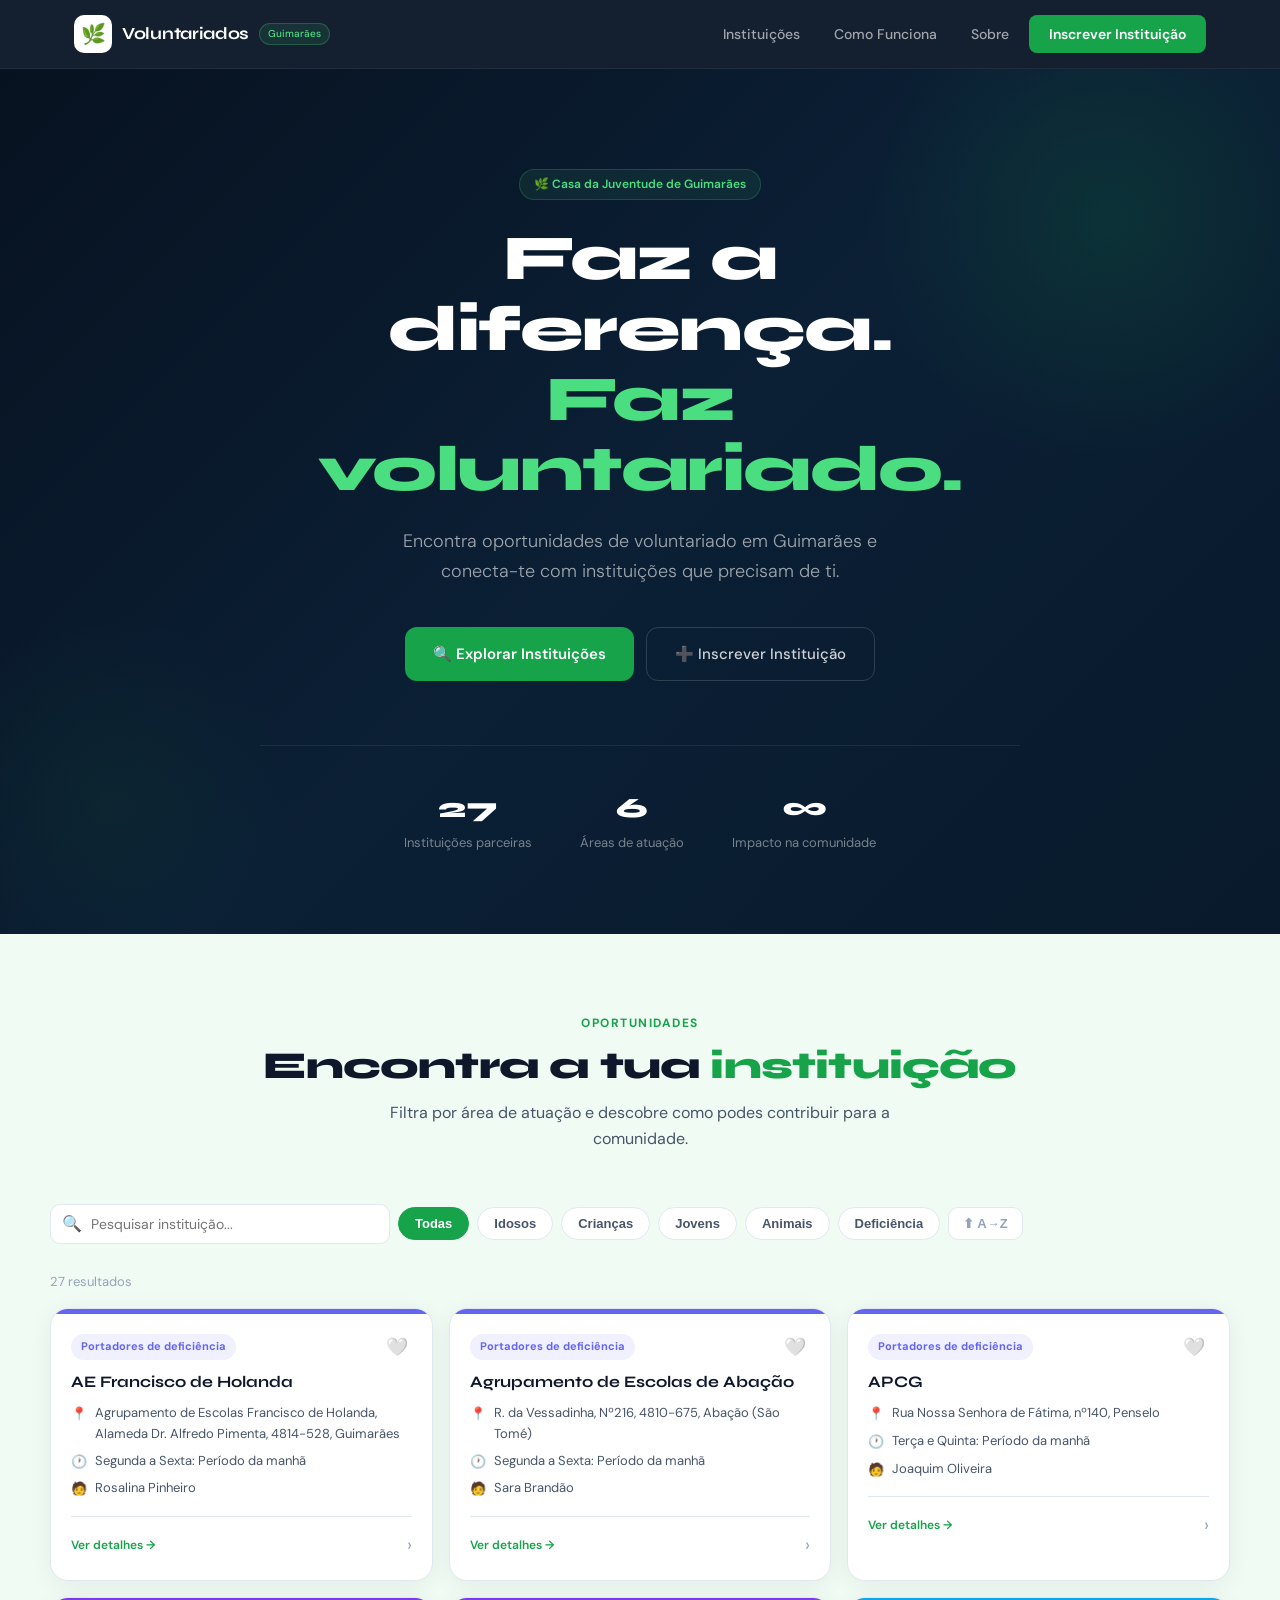
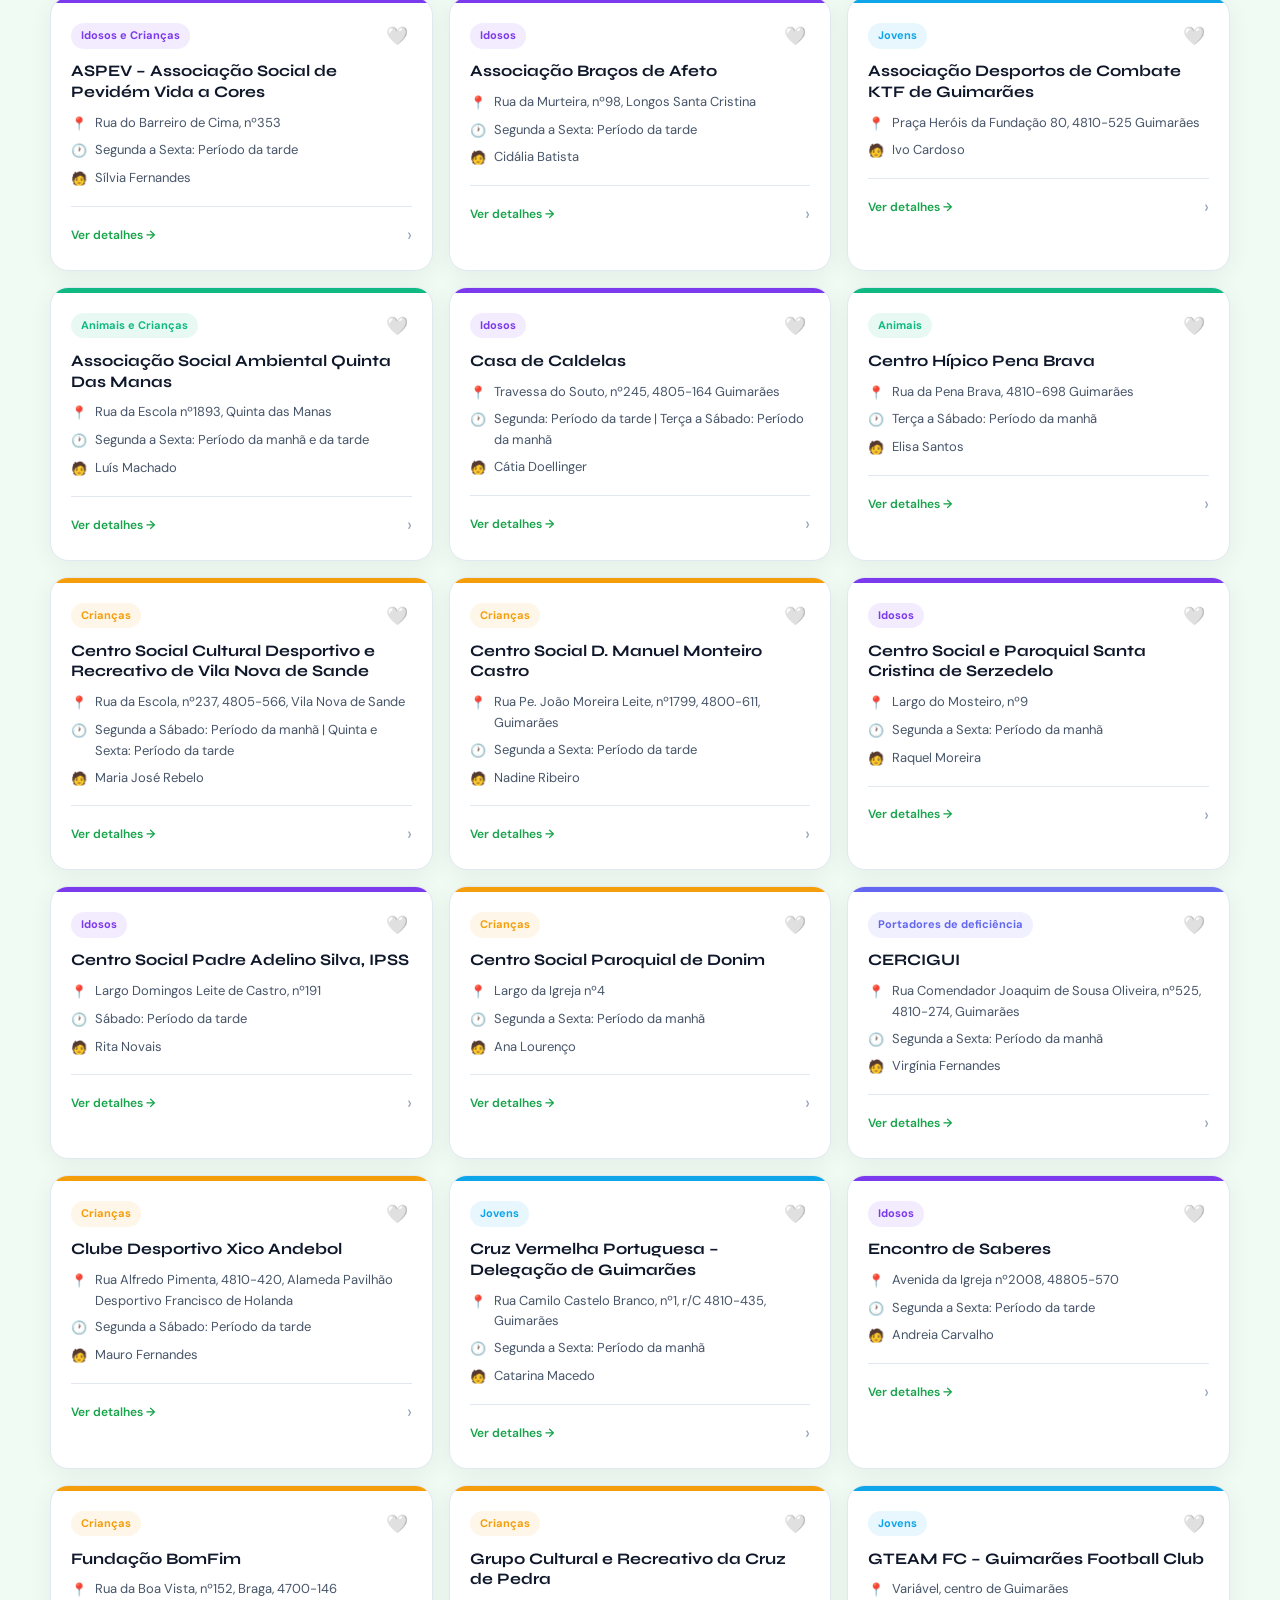
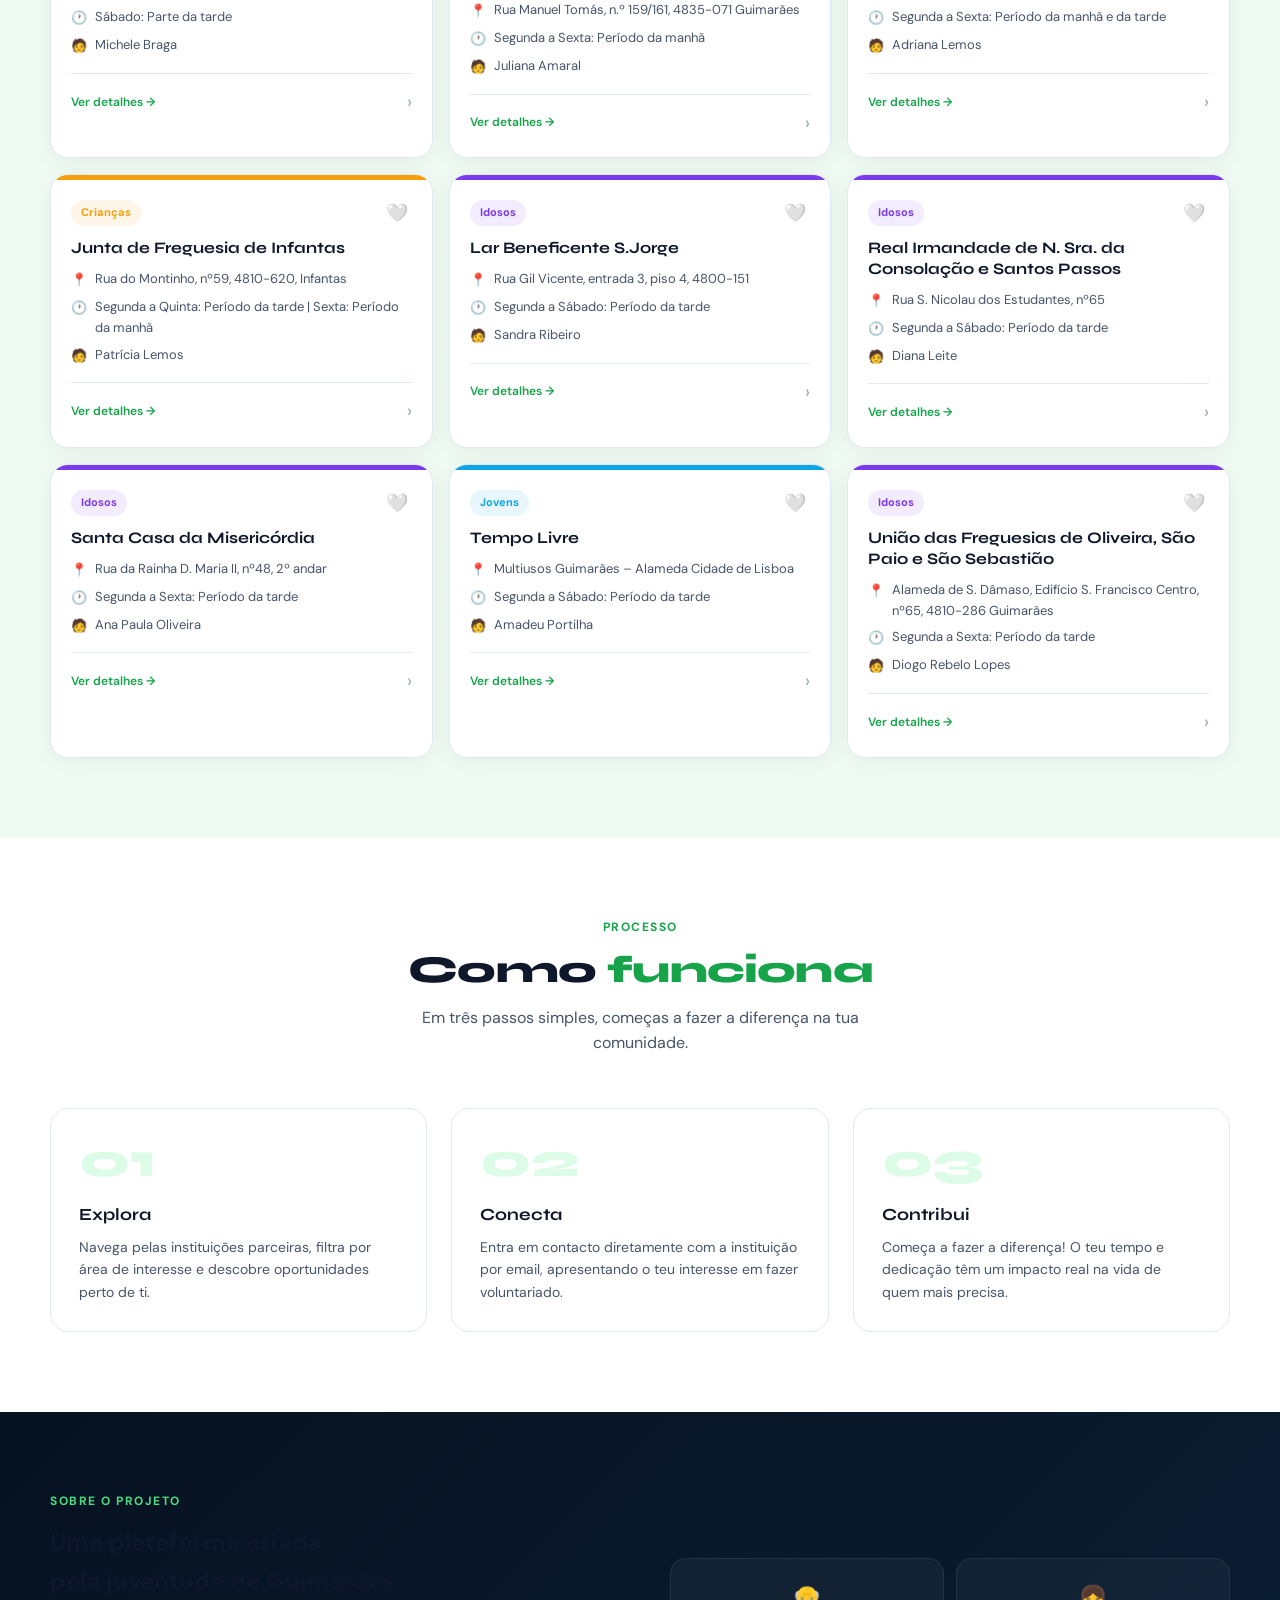
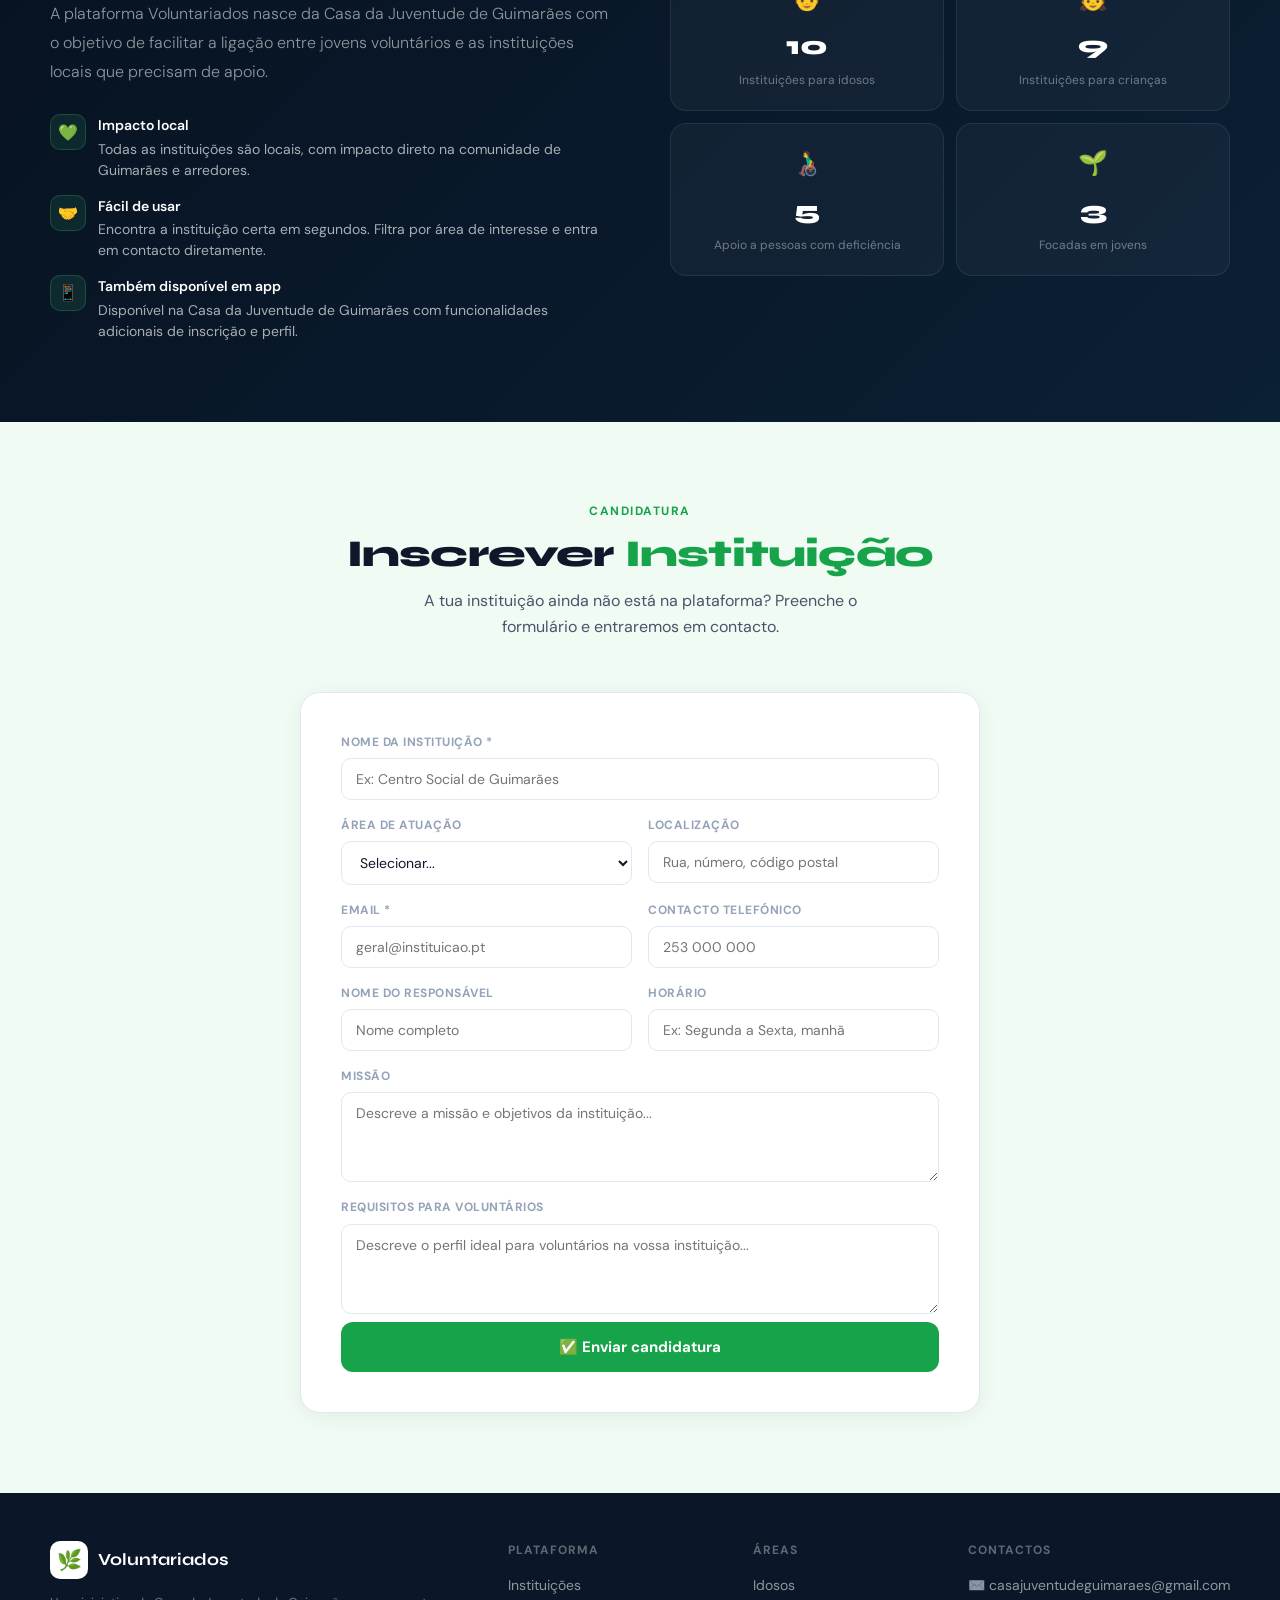
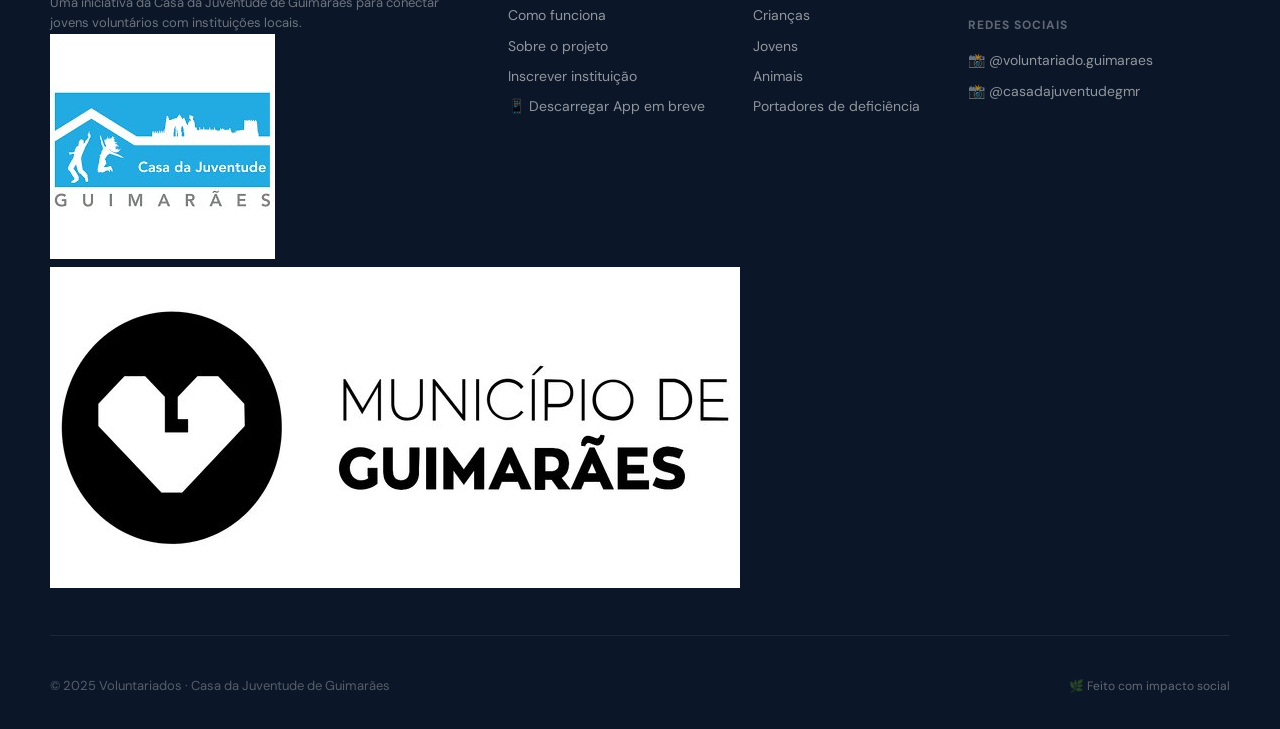
==== commit aee9a4b1: "Update index.html" ====
--- a/index.html
+++ b/index.html
@@ -1,9 +1,9 @@
 <!DOCTYPE html>
 <html lang="pt">
 <head>
-  <meta name="google-site-verification" content="gIfQHJcyxYFuE1dtZtrxuCCNk5c6O2cTzPGUpTS5kP4" />
 <meta charset="UTF-8">
 <meta name="viewport" content="width=device-width, initial-scale=1.0">
+  <meta name="google-site-verification" content="gIfQHJcyxYFuE1dtZtrxuCCNk5c6O2cTzPGUpTS5kP4" />
 <title>Voluntariados · Casa da Juventude de Guimarães</title>
 <link rel="preconnect" href="https://fonts.googleapis.com">
 <link href="https://fonts.googleapis.com/css2?family=Syne:wght@400;600;700;800&family=DM+Sans:ital,opsz,wght@0,9..40,300;0,9..40,400;0,9..40,500;1,9..40,300&display=swap" rel="stylesheet">
@@ -66,6 +66,7 @@
       <h2 class="section-title">Encontra a tua <span>instituição</span></h2>
       <p class="section-desc">Filtra por área de atuação e descobre como podes contribuir para a comunidade.</p>
     </div>
+
     <div class="filters-bar">
       <div class="search-wrap">
         <span class="search-icon">🔍</span>
@@ -79,6 +80,7 @@
       <button class="filter-chip" data-foco="Portadores de deficiência">Deficiência</button>
       <button class="sort-btn" id="sortBtn">⬆ A→Z</button>
     </div>
+
     <div class="results-count" id="resultsCount"></div>
     <div class="cards-grid" id="cardsGrid"></div>
   </div>
@@ -177,4 +179,116 @@
                 <option>Idosos</option>
                 <option>Crianças</option>
                 <option>Jovens</option>
-                <option>Animais</option>+                <option>Animais</option>
+                <option>Portadores de deficiência</option>
+                <option>Ação Social</option>
+              </select>
+            </div>
+            <div class="form-field">
+              <label>LOCALIZAÇÃO</label>
+              <input type="text" id="f_local" placeholder="Rua, número, código postal">
+            </div>
+            <div class="form-field">
+              <label>EMAIL *</label>
+              <input type="email" id="f_email" placeholder="geral@instituicao.pt" required>
+            </div>
+            <div class="form-field">
+              <label>CONTACTO TELEFÓNICO</label>
+              <input type="tel" id="f_tel" placeholder="253 000 000">
+            </div>
+            <div class="form-field">
+              <label>NOME DO RESPONSÁVEL</label>
+              <input type="text" id="f_resp" placeholder="Nome completo">
+            </div>
+            <div class="form-field">
+              <label>HORÁRIO</label>
+              <input type="text" id="f_horario" placeholder="Ex: Segunda a Sexta, manhã">
+            </div>
+            <div class="form-field full">
+              <label>MISSÃO</label>
+              <textarea id="f_missao" placeholder="Descreve a missão e objetivos da instituição..."></textarea>
+            </div>
+            <div class="form-field full">
+              <label>REQUISITOS PARA VOLUNTÁRIOS</label>
+              <textarea id="f_req" placeholder="Descreve o perfil ideal para voluntários na vossa instituição..."></textarea>
+            </div>
+          </div>
+          <button type="button" class="submit-btn" onclick="submitForm()">
+            ✅ Enviar candidatura
+          </button>
+        </form>
+      </div>
+      <div id="successMsg" class="success-msg" style="display:none">
+        <div class="success-emoji">✅</div>
+        <div class="success-title">Candidatura enviada!</div>
+        <p class="success-desc">A tua candidatura foi recebida com sucesso e será analisada em breve pela equipa da Casa da Juventude de Guimarães.</p>
+      </div>
+    </div>
+  </div>
+</section>
+
+<!-- FOOTER -->
+<footer>
+  <div class="footer-inner">
+    <div class="footer-top">
+      <div class="footer-brand">
+        <div class="footer-brand-logo">
+          <div class="footer-brand-icon">🌿</div>
+          <span class="footer-brand-name">Voluntariados</span>
+        </div>
+        <p class="footer-brand-desc">Uma iniciativa da Casa da Juventude de Guimarães para conectar jovens voluntários com instituições locais.</p>
+        <div class="footer-logos">
+          <img src="logo_casajuventude.png" alt="Casa da Juventude de Guimarães" class="footer-logo-img">
+          <img src="logo_municipio.png" alt="Município de Guimarães" class="footer-logo-img footer-logo-municipio">
+        </div>
+      </div>
+      <div class="footer-links-col">
+        <h4>Plataforma</h4>
+        <a href="#instituicoes">Instituições</a>
+        <a href="#como-funciona">Como funciona</a>
+        <a href="#sobre">Sobre o projeto</a>
+        <a href="#inscrever">Inscrever instituição</a>
+        <a href="#" class="footer-app-link">📱 Descarregar App <span class="footer-app-badge">em breve</span></a>
+      </div>
+      <div class="footer-links-col">
+        <h4>Áreas</h4>
+        <a href="#" onclick="setFilter('Idosos')">Idosos</a>
+        <a href="#" onclick="setFilter('Crianças')">Crianças</a>
+        <a href="#" onclick="setFilter('Jovens')">Jovens</a>
+        <a href="#" onclick="setFilter('Animais')">Animais</a>
+        <a href="#" onclick="setFilter('Portadores de deficiência')">Portadores de deficiência</a>
+      </div>
+      <div class="footer-links-col">
+        <h4>Contactos</h4>
+        <a href="mailto:casajuventudeguimaraes@gmail.com">✉️ casajuventudeguimaraes@gmail.com</a>
+        <h4 style="margin-top:20px">Redes Sociais</h4>
+        <a href="https://www.instagram.com/voluntariado.guimaraes?igsh=NXk3a3p1bnFhdGtn" target="_blank">
+          <span class="footer-social-icon">📸</span> @voluntariado.guimaraes
+        </a>
+        <a href="https://www.instagram.com/casadajuventudegmr?igsh=b285d3hidWdodXQ1" target="_blank">
+          <span class="footer-social-icon">📸</span> @casadajuventudegmr
+        </a>
+      </div>
+    </div>
+    <div class="footer-bottom">
+      <span class="footer-copyright">© 2025 Voluntariados · Casa da Juventude de Guimarães</span>
+      <span class="footer-badge">🌿 Feito com impacto social</span>
+    </div>
+  </div>
+</footer>
+
+<!-- MODAL -->
+<div class="modal-overlay" id="modalOverlay" onclick="closeModalOnBg(event)">
+  <div class="modal" id="modal">
+    <div class="modal-header" id="modalHeader">
+      <button class="modal-close" onclick="closeModal()">✕</button>
+      <div class="modal-foco" id="modalFoco"></div>
+      <div class="modal-title" id="modalTitle"></div>
+    </div>
+    <div class="modal-body" id="modalBody"></div>
+  </div>
+</div>
+
+<script src="script.js"></script>
+</body>
+</html>
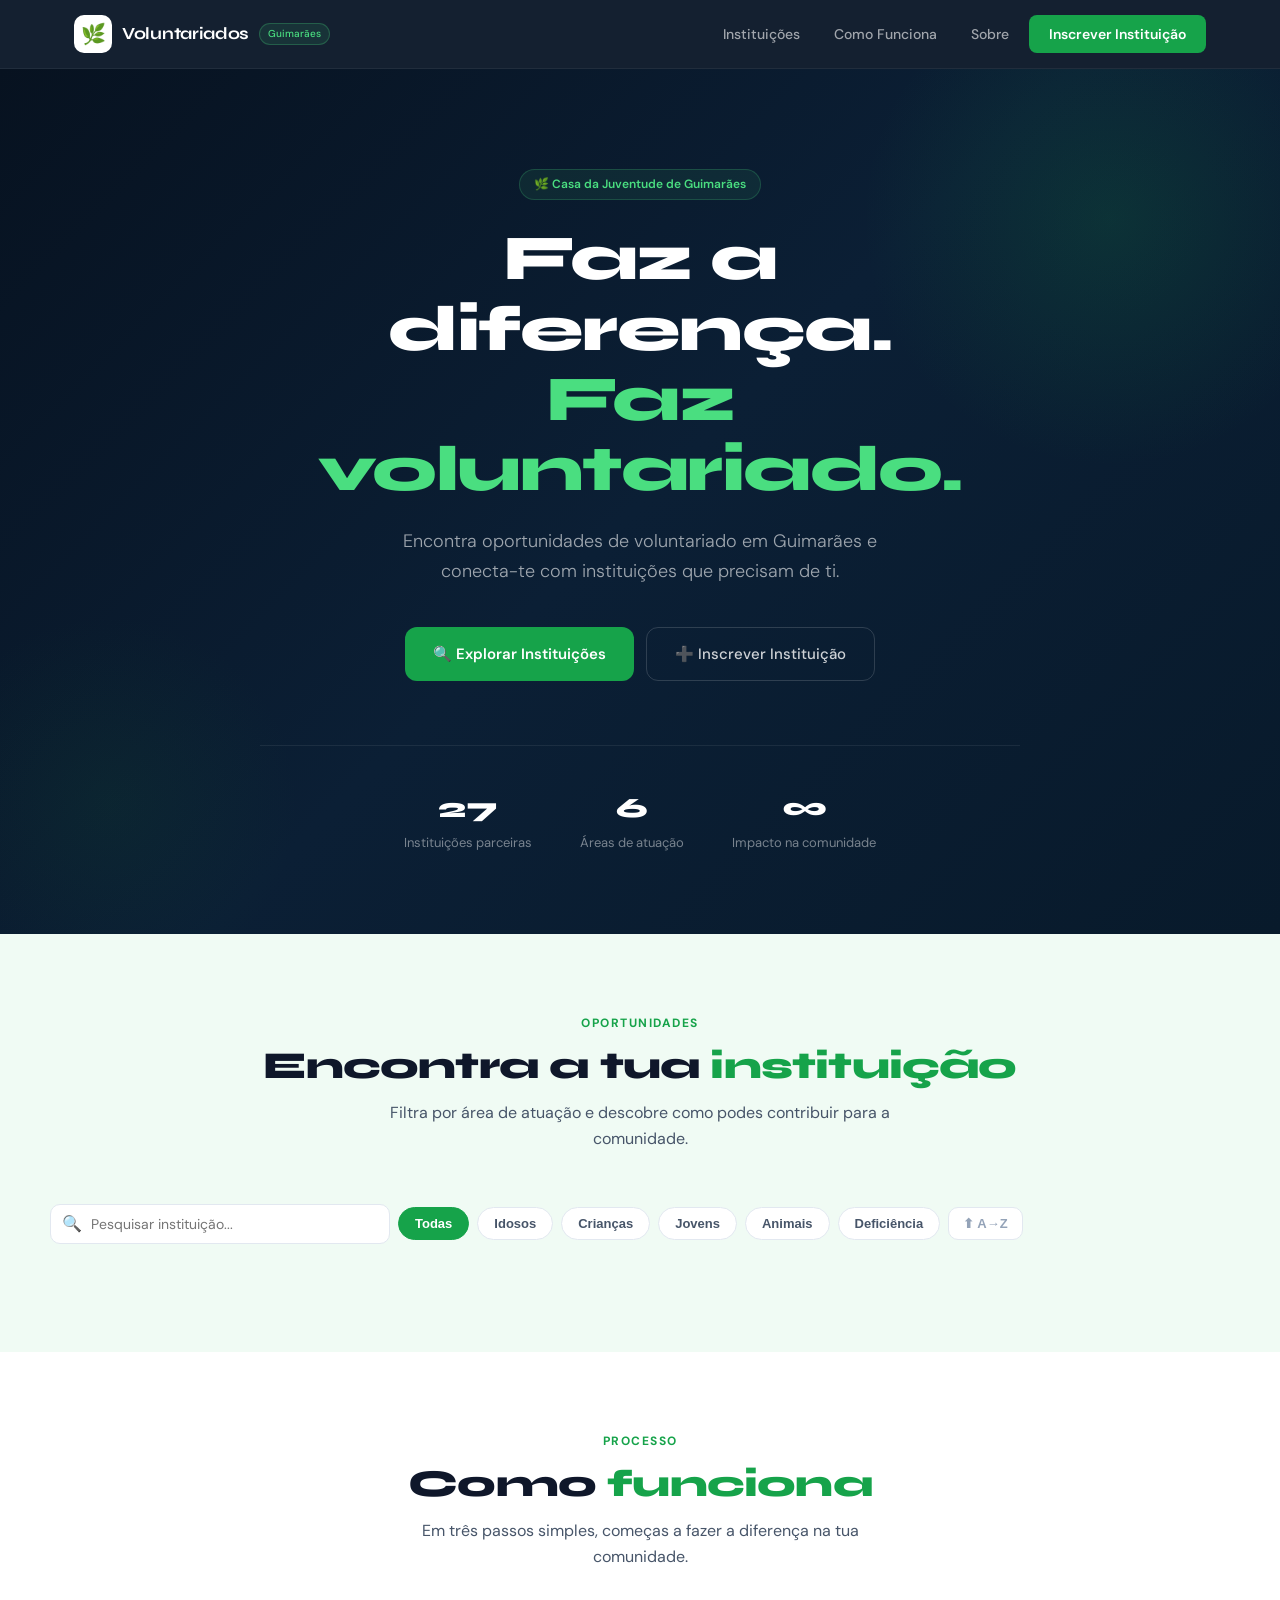
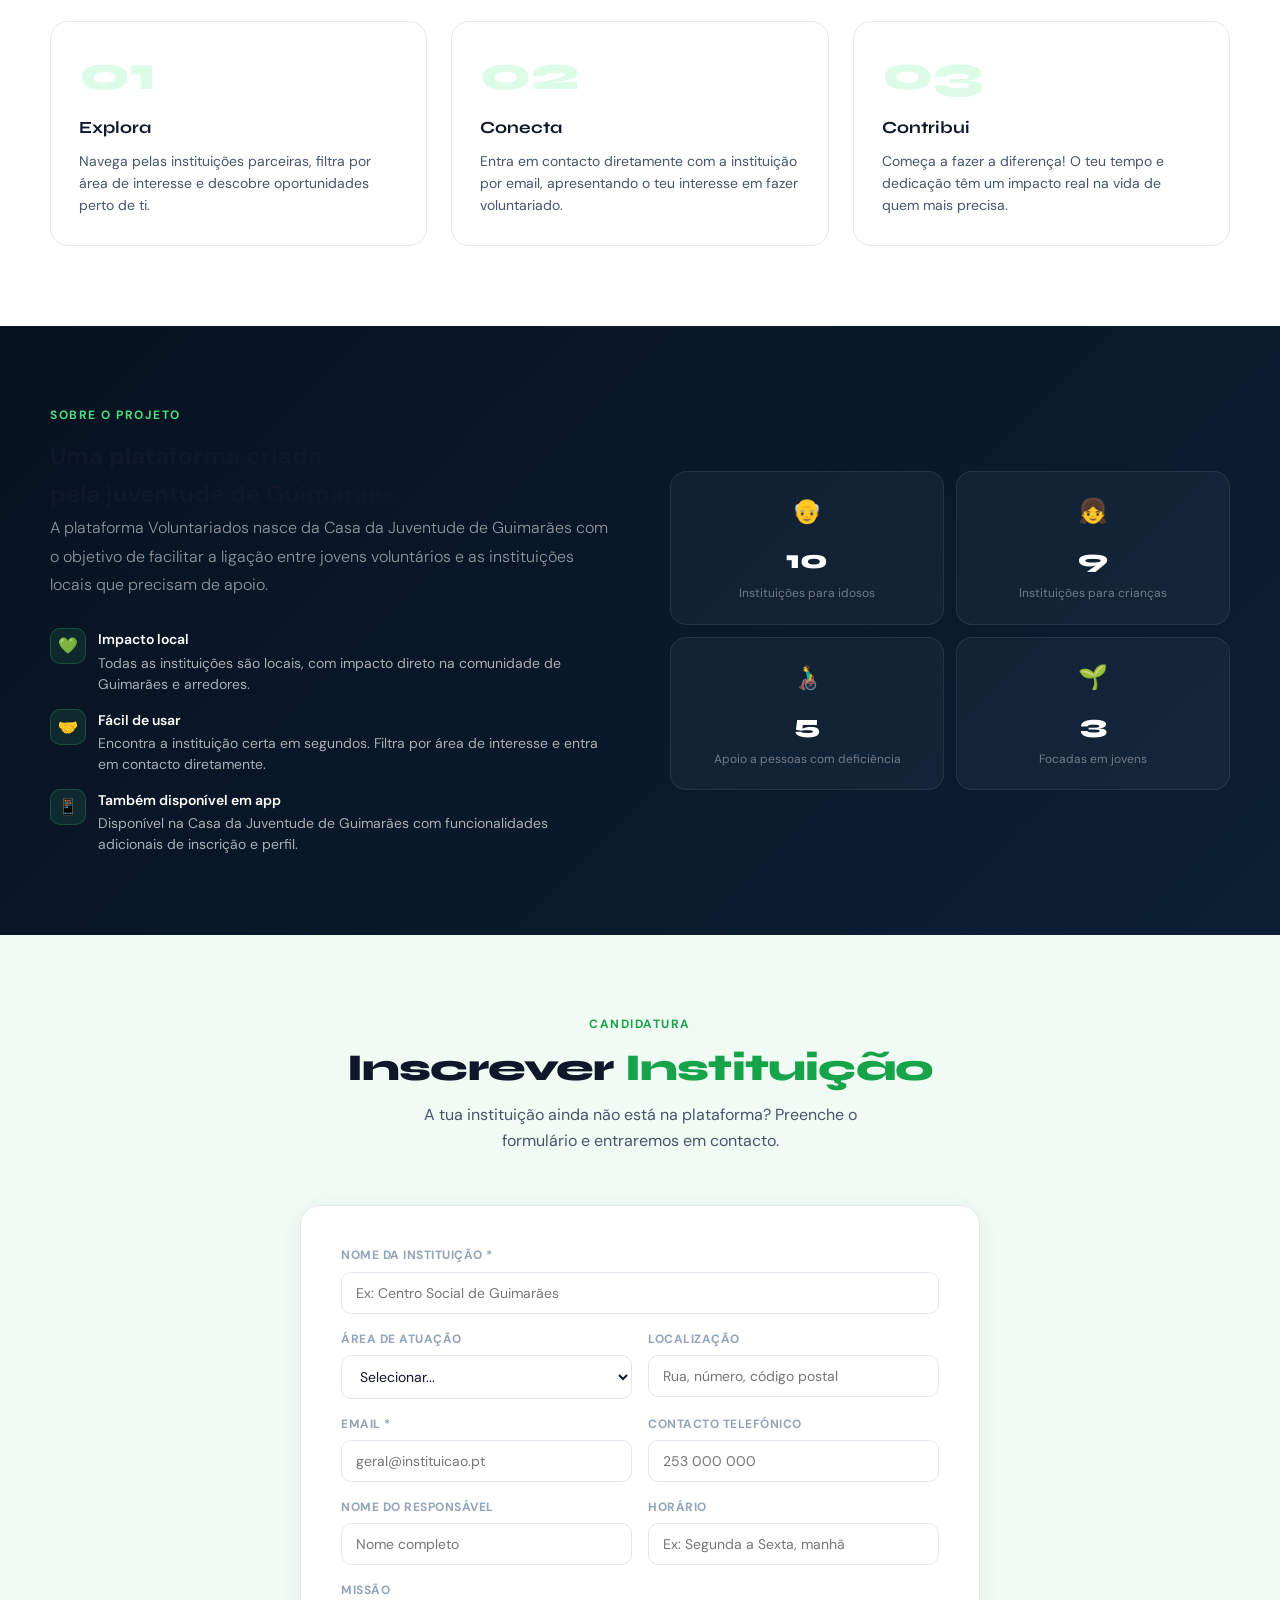
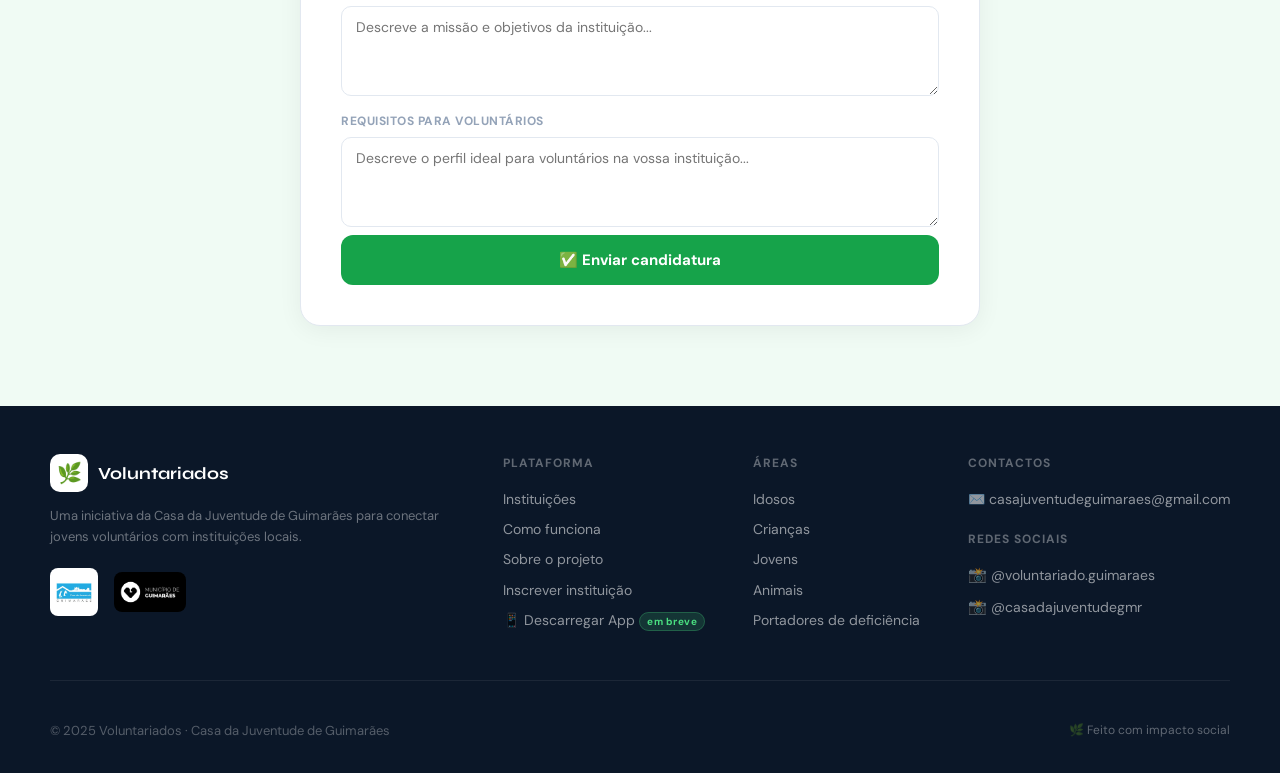
==== commit 0912d666: "Update index.html" ====
--- a/index.html
+++ b/index.html
@@ -238,8 +238,8 @@
         </div>
         <p class="footer-brand-desc">Uma iniciativa da Casa da Juventude de Guimarães para conectar jovens voluntários com instituições locais.</p>
         <div class="footer-logos">
-          <img src="logo_casajuventude.png" alt="Casa da Juventude de Guimarães" class="footer-logo-img">
-          <img src="logo_municipio.png" alt="Município de Guimarães" class="footer-logo-img footer-logo-municipio">
+          <img src="[data-uri]" alt="Casa da Juventude de Guimarães" class="footer-logo-img">
+          <img src="[data-uri]" alt="Município de Guimarães" class="footer-logo-img footer-logo-municipio">
         </div>
       </div>
       <div class="footer-links-col">
--- a/style.css
+++ b/style.css
@@ -219,4 +219,15 @@
 .foco-Jovens{background:rgba(14,165,233,0.1);color:#0284C7}
 .foco-Animais{background:rgba(16,185,129,0.1);color:#059669}
 .foco-Ação-Social{background:rgba(239,68,68,0.1);color:#DC2626}
-.foco-Portadores{background:rgba(99,102,241,0.1);color:#4F46E5}+.foco-Portadores{background:rgba(99,102,241,0.1);color:#4F46E5}
+/* FOOTER LOGOS */
+.footer-logos{display:flex;align-items:center;gap:16px;margin-top:20px;flex-wrap:wrap}
+.footer-logo-img{height:48px;width:auto;border-radius:8px;background:#fff;padding:6px;object-fit:contain}
+.footer-logo-municipio{filter:invert(1);height:40px}
+
+/* FOOTER APP LINK */
+.footer-app-link{display:inline-flex;align-items:center;gap:6px;margin-top:8px}
+.footer-app-badge{font-size:10px;background:rgba(74,222,128,0.15);color:var(--greenLight);border:1px solid rgba(74,222,128,0.25);padding:2px 7px;border-radius:20px;font-weight:700;letter-spacing:0.5px}
+
+/* FOOTER SOCIAL */
+.footer-social-icon{font-size:15px}
